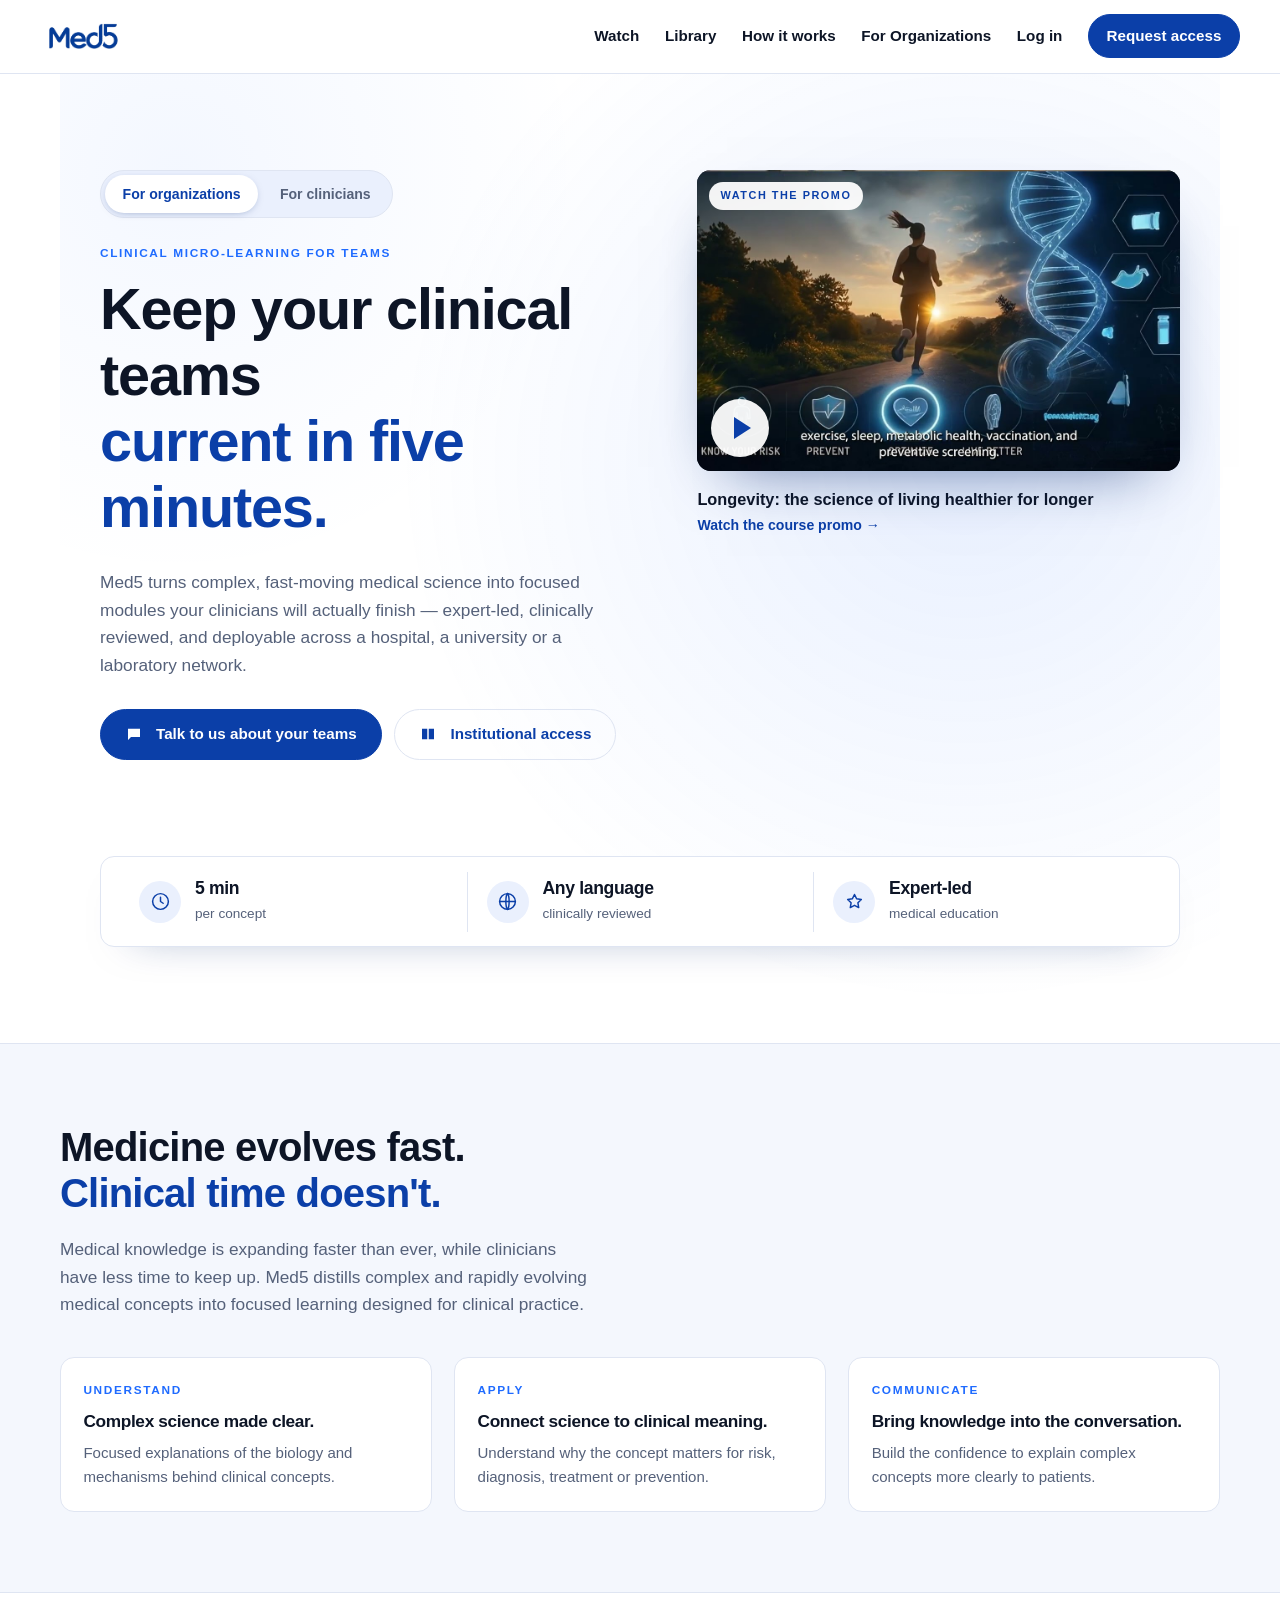
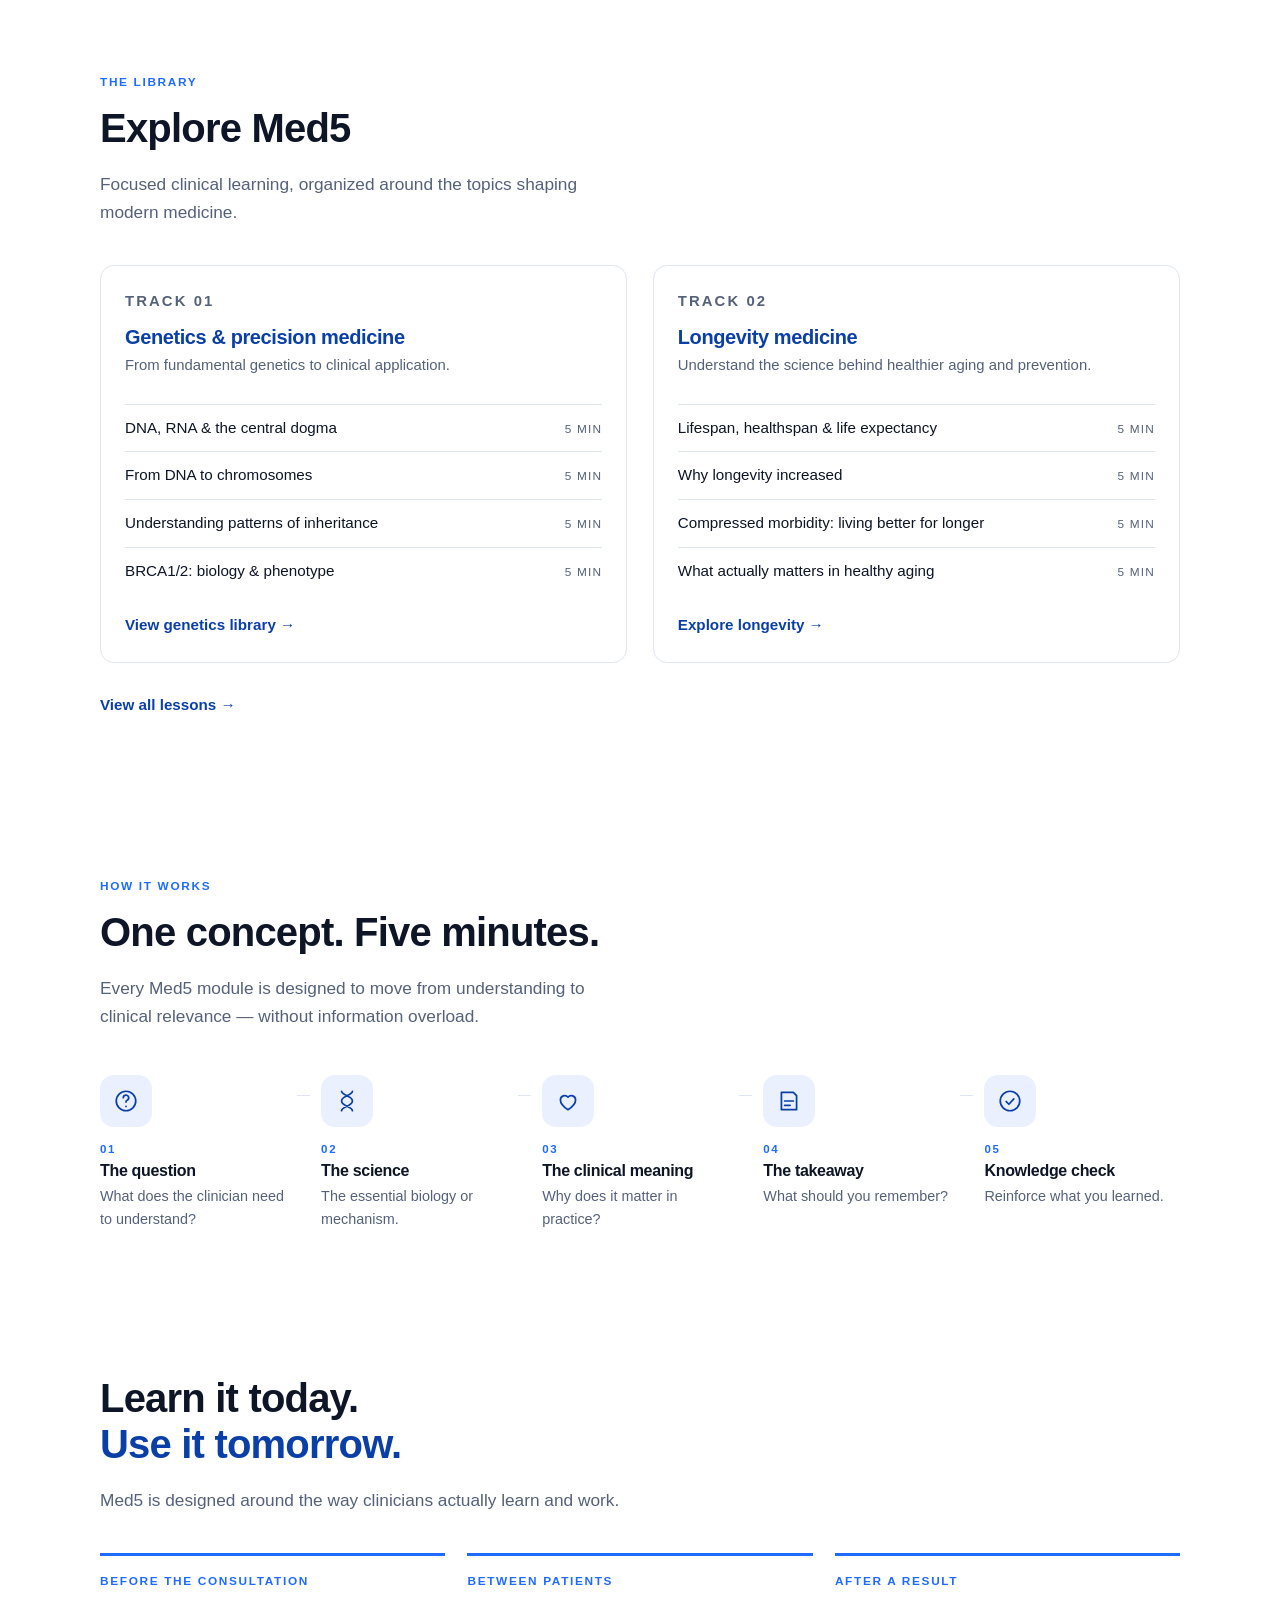
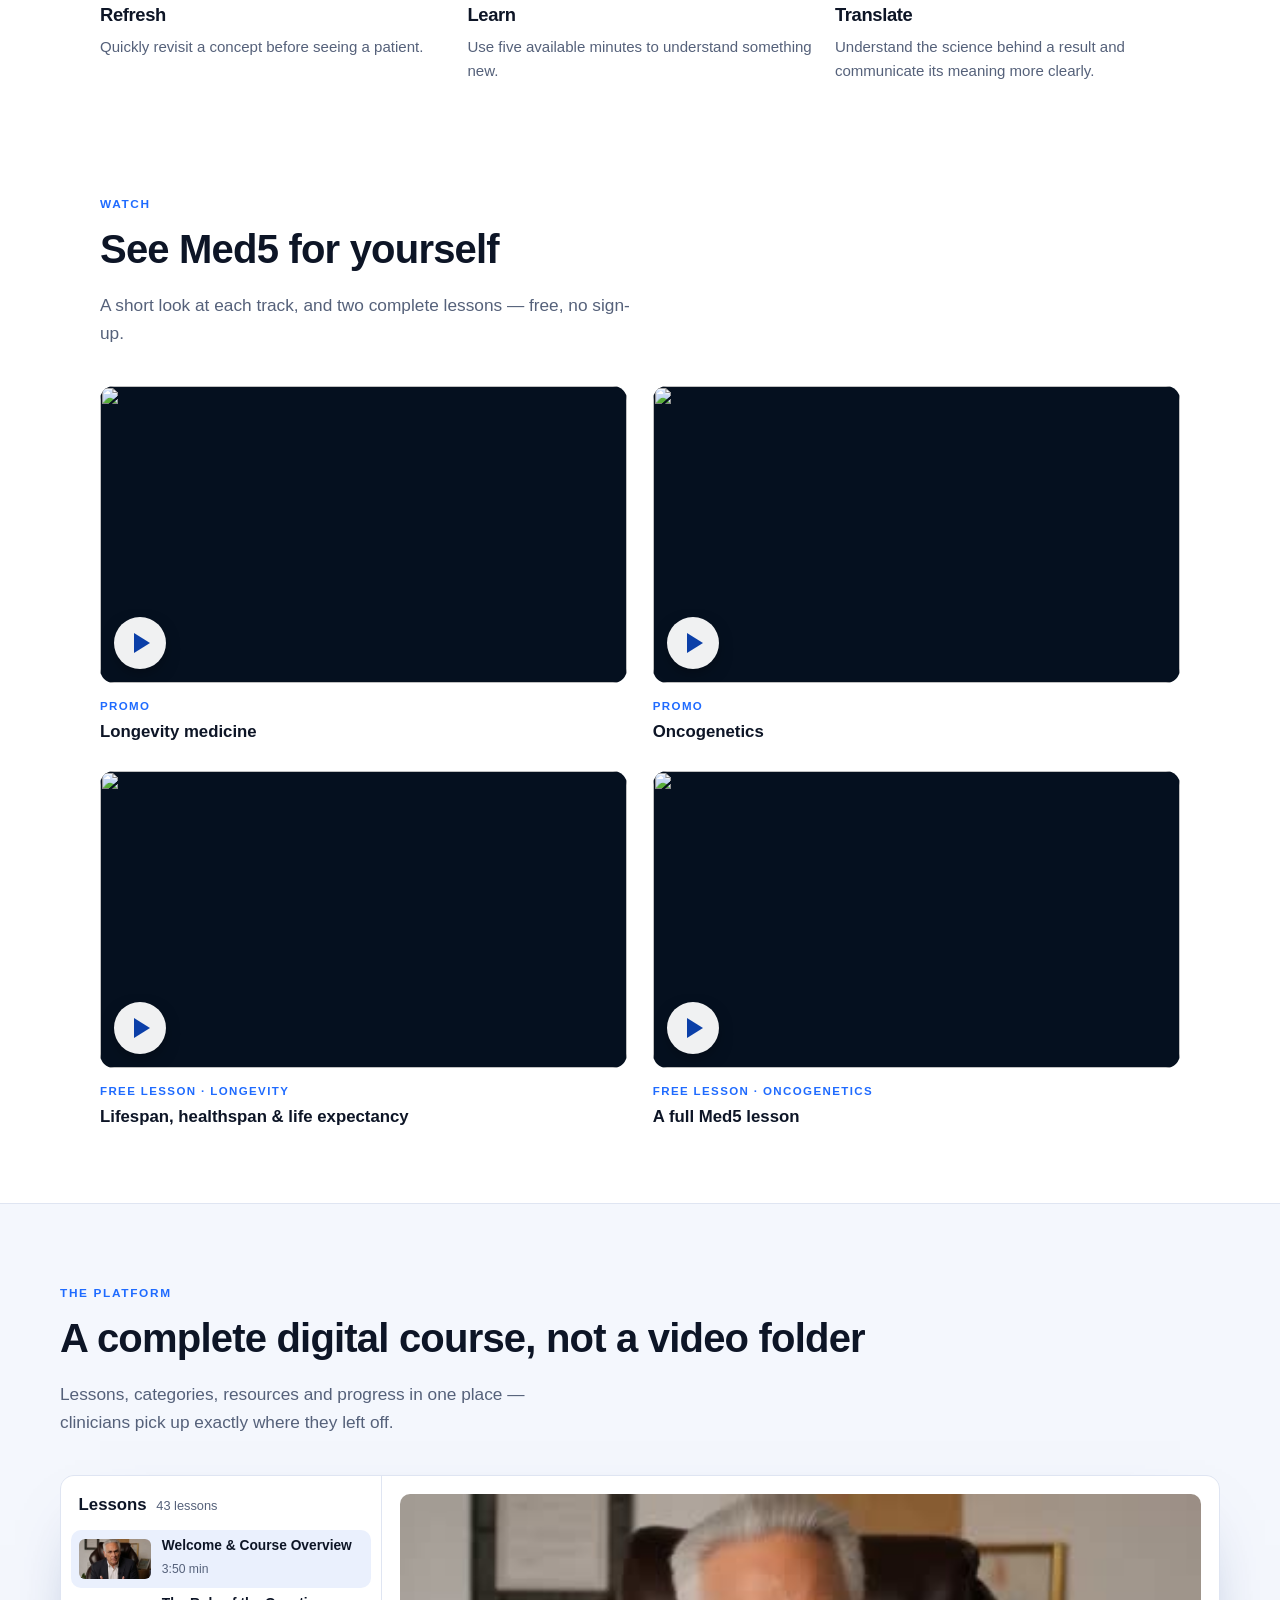
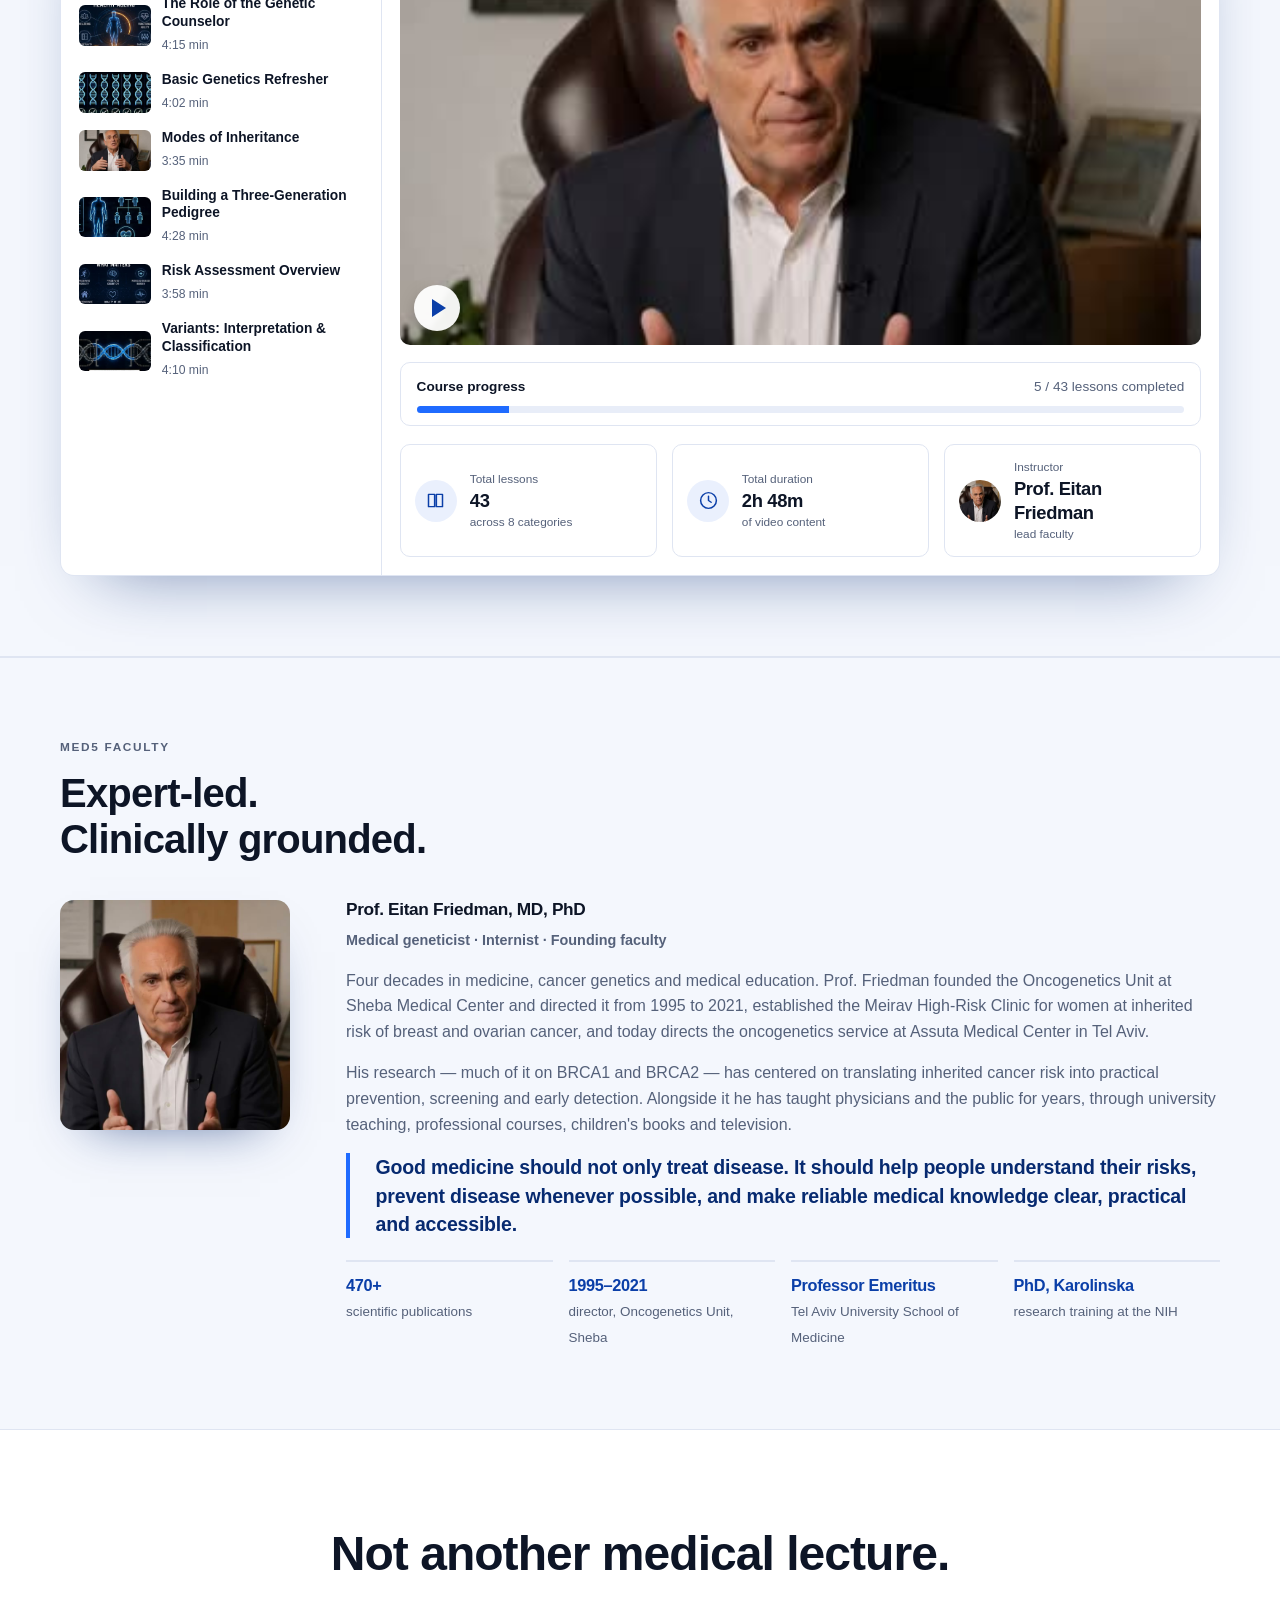
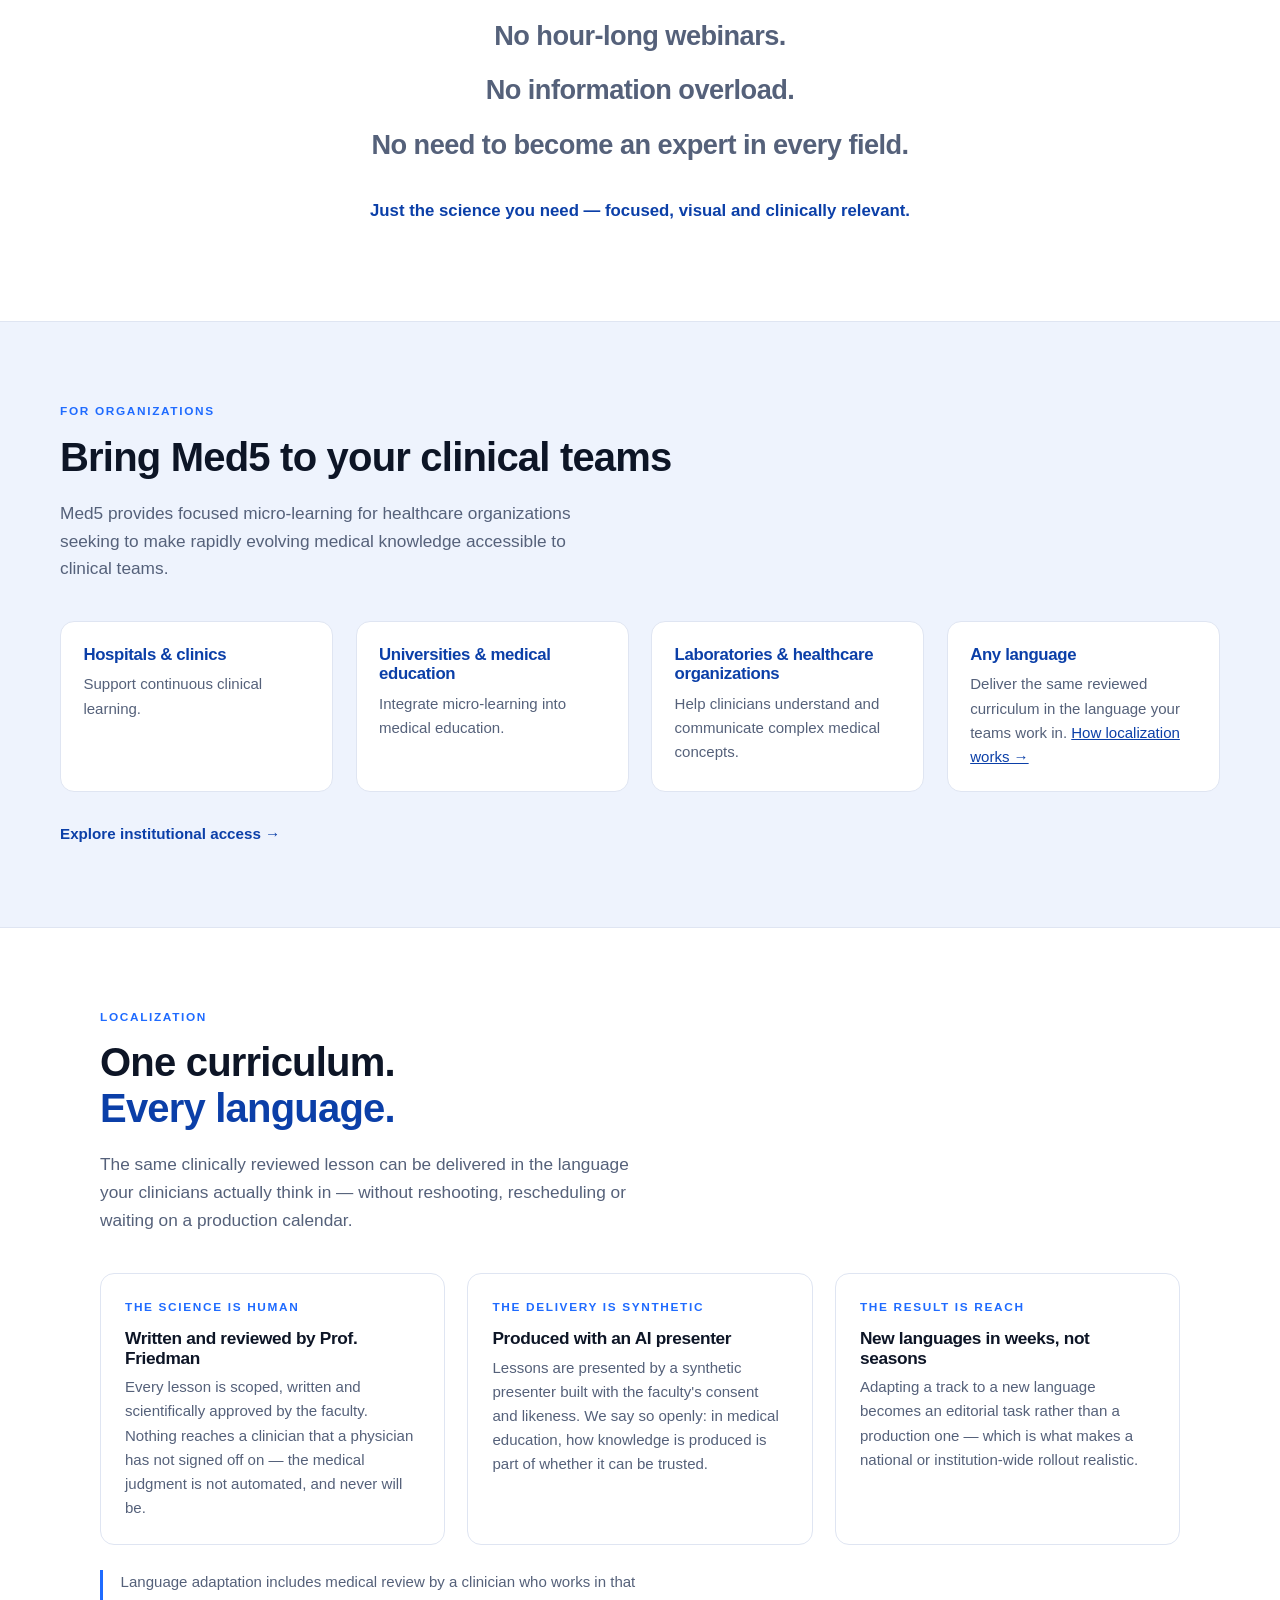
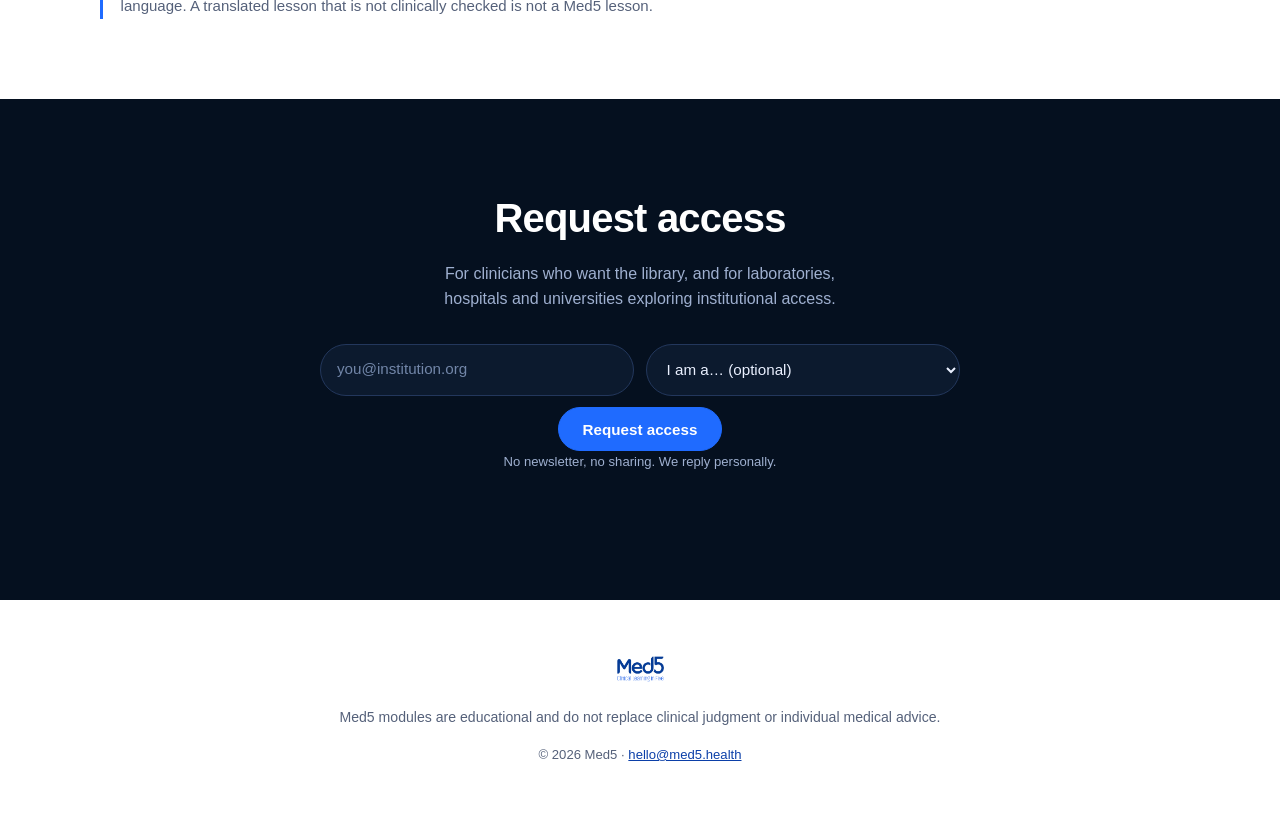
==== index.html @ 5f552931 "Move the access form from Netlify Forms to Brevo Adds a Cloudflare Pages Function that files submiss" ====
<!DOCTYPE html>
<html lang="en">
<head>
<meta charset="utf-8">
<meta name="viewport" content="width=device-width, initial-scale=1">
<title>Med5 — Clinical Learning in Five</title>
<meta name="description" content="Med5 transforms complex medical science into focused, clinically relevant five-minute learning. Expert-led medical education for busy clinicians.">
<meta property="og:title" content="Med5 — Clinical Learning in Five">
<meta property="og:description" content="Complex medical science, in focused five-minute learning built for clinical practice.">
<meta property="og:image" content="/assets/hero.jpg">
<meta property="og:type" content="website">
<link rel="icon" href="/assets/logo.png">
<link rel="stylesheet" href="/styles.css?v=7">
</head>
<body>

<header class="nav">
  <a class="nav__brand" href="#top"><img src="/assets/logo-mark.png" alt="Med5 — Clinical Learning in Five"></a>
  <nav class="nav__links">
    <a href="#watch">Watch</a>
    <a href="#library">Library</a>
    <a href="#how">How it works</a>
    <a href="#for-organizations">For Organizations</a>
    <a href="/login/">Log in</a>
    <a href="#contact" class="btn btn--sm">Request access</a>
  </nav>
</header>

<main id="top">

  <section class="hero">
    <div class="hero__copy">
      <div class="switch" role="tablist" aria-label="Choose your view">
        <button role="tab" id="tab-org" aria-controls="view-org" aria-selected="true" data-view="org">For organizations</button>
        <button role="tab" id="tab-clin" aria-controls="view-clin" aria-selected="false" data-view="clin">For clinicians</button>
      </div>

      <div class="view" id="view-org" role="tabpanel" aria-labelledby="tab-org">
        <p class="eyebrow">Clinical micro-learning for teams</p>
        <h1>Keep your clinical teams<br><span>current in five minutes.</span></h1>
        <p class="lede">Med5 turns complex, fast-moving medical science into focused modules your clinicians will actually finish — expert-led, clinically reviewed, and deployable across a hospital, a university or a laboratory network.</p>
        <div class="hero__cta">
          <a href="#contact" class="btn">
            <svg viewBox="0 0 24 24" aria-hidden="true"><path d="M4 5h16v11H8l-4 4V5z"/></svg>
            Talk to us about your teams
          </a>
          <a href="#organizations" class="btn btn--ghost">
            <svg viewBox="0 0 24 24" aria-hidden="true"><path d="M4 5h7v14H4zM13 5h7v14h-7z"/></svg>
            Institutional access
          </a>
        </div>
      </div>

      <div class="view" id="view-clin" role="tabpanel" aria-labelledby="tab-clin" hidden>
        <p class="eyebrow">Clinical micro-learning</p>
        <h1>Complex science.<br><span>Clear clinical meaning.</span><br>Five minutes.</h1>
        <p class="lede">Med5 transforms complex medical science into focused, clinically relevant five-minute learning. Built for busy clinicians — to understand emerging concepts quickly, connect them to clinical practice, and communicate them more clearly to patients.</p>
        <div class="hero__cta">
          <a href="#library" class="btn">
            <svg viewBox="0 0 24 24" aria-hidden="true"><path d="M4 5h7v14H4zM13 5h7v14h-7z"/></svg>
            Explore the library
          </a>
          <a href="#watch" class="btn btn--ghost">
            <svg viewBox="0 0 24 24" aria-hidden="true"><path d="M9 7l8 5-8 5V7z"/></svg>
            Watch a sample lesson
          </a>
        </div>
      </div>
    </div>

    <figure class="featured">
      <a class="featured__frame" href="https://youtu.be/EHehW70PnY8" target="_blank" rel="noopener">
        <img src="/assets/hero-promo.jpg" alt="A still from the Med5 promo">
        <span class="featured__play" aria-hidden="true"></span>
        <span class="featured__tag">Watch the promo</span>
      </a>
      <figcaption>
        <strong>Longevity: the science of living healthier for longer</strong>
        <span>Watch the course promo →</span>
      </figcaption>
    </figure>

    <ul class="hero__stats">
      <li>
        <span class="chip"><svg viewBox="0 0 24 24"><circle cx="12" cy="12" r="9"/><path d="M12 7v5l3 2"/></svg></span>
        <span><strong>5 min</strong><em>per concept</em></span>
      </li>
      <li>
        <span class="chip"><svg viewBox="0 0 24 24"><circle cx="12" cy="12" r="9"/><path d="M3 12h18M12 3c2.5 2.6 2.5 15.4 0 18M12 3c-2.5 2.6-2.5 15.4 0 18"/></svg></span>
        <span><strong>Any language</strong><em>clinically reviewed</em></span>
      </li>
      <li>
        <span class="chip"><svg viewBox="0 0 24 24"><path d="M12 4l2.4 4.9 5.4.8-3.9 3.8.9 5.4-4.8-2.5-4.8 2.5.9-5.4L4.2 9.7l5.4-.8z"/></svg></span>
        <span><strong>Expert-led</strong><em>medical education</em></span>
      </li>
    </ul>
  </section>

  <section class="why">
    <div class="section-head">
      <h2>Medicine evolves fast.<br><span>Clinical time doesn't.</span></h2>
      <p class="lede">Medical knowledge is expanding faster than ever, while clinicians have less time to keep up. Med5 distills complex and rapidly evolving medical concepts into focused learning designed for clinical practice.</p>
    </div>
    <div class="why__grid">
      <article>
        <p class="eyebrow">Understand</p>
        <h3>Complex science made clear.</h3>
        <p>Focused explanations of the biology and mechanisms behind clinical concepts.</p>
      </article>
      <article>
        <p class="eyebrow">Apply</p>
        <h3>Connect science to clinical meaning.</h3>
        <p>Understand why the concept matters for risk, diagnosis, treatment or prevention.</p>
      </article>
      <article>
        <p class="eyebrow">Communicate</p>
        <h3>Bring knowledge into the conversation.</h3>
        <p>Build the confidence to explain complex concepts more clearly to patients.</p>
      </article>
    </div>
  </section>

  <section id="library" class="library">
    <div class="section-head">
      <p class="eyebrow">The library</p>
      <h2>Explore Med5</h2>
      <p class="lede">Focused clinical learning, organized around the topics shaping modern medicine.</p>
    </div>

    <div class="tracks">
      <article class="track">
        <header>
          <p class="eyebrow">Track 01</p>
          <h3>Genetics &amp; precision medicine</h3>
          <p>From fundamental genetics to clinical application.</p>
        </header>
        <ul class="lessons">
          <li><span>DNA, RNA &amp; the central dogma</span><em>5 min</em></li>
          <li><span>From DNA to chromosomes</span><em>5 min</em></li>
          <li><span>Understanding patterns of inheritance</span><em>5 min</em></li>
          <li><span>BRCA1/2: biology &amp; phenotype</span><em>5 min</em></li>
        </ul>
        <a class="track__cta" href="#contact">View genetics library →</a>
      </article>

      <article class="track">
        <header>
          <p class="eyebrow">Track 02</p>
          <h3>Longevity medicine</h3>
          <p>Understand the science behind healthier aging and prevention.</p>
        </header>
        <ul class="lessons">
          <li><span>Lifespan, healthspan &amp; life expectancy</span><em>5 min</em></li>
          <li><span>Why longevity increased</span><em>5 min</em></li>
          <li><span>Compressed morbidity: living better for longer</span><em>5 min</em></li>
          <li><span>What actually matters in healthy aging</span><em>5 min</em></li>
        </ul>
        <a class="track__cta" href="#contact">Explore longevity →</a>
      </article>
    </div>

    <p class="library__all"><a href="#contact">View all lessons →</a></p>
  </section>

  <section id="how" class="how">
    <div class="section-head">
      <p class="eyebrow">How it works</p>
      <h2>One concept. Five minutes.</h2>
      <p class="lede">Every Med5 module is designed to move from understanding to clinical relevance — without information overload.</p>
    </div>
    <ol class="flow">
      <li>
        <span class="flow__icon"><svg viewBox="0 0 24 24"><path d="M9.5 9a2.5 2.5 0 113.5 2.3c-.7.3-1 .9-1 1.7M12 17h.01"/><circle cx="12" cy="12" r="9"/></svg></span>
        <span class="flow__n">01</span>
        <h3>The question</h3>
        <p>What does the clinician need to understand?</p>
      </li>
      <li>
        <span class="flow__icon"><svg viewBox="0 0 24 24"><path d="M7 3c0 4 10 4 10 9s-10 5-10 9M17 3c0 4-10 4-10 9s10 5 10 9"/></svg></span>
        <span class="flow__n">02</span>
        <h3>The science</h3>
        <p>The essential biology or mechanism.</p>
      </li>
      <li>
        <span class="flow__icon"><svg viewBox="0 0 24 24"><path d="M12 20s-7-4.5-7-9a4 4 0 017-2.6A4 4 0 0119 11c0 4.5-7 9-7 9z"/></svg></span>
        <span class="flow__n">03</span>
        <h3>The clinical meaning</h3>
        <p>Why does it matter in practice?</p>
      </li>
      <li>
        <span class="flow__icon"><svg viewBox="0 0 24 24"><path d="M5 4h11l3 3v13H5z"/><path d="M8 12h8M8 16h5"/></svg></span>
        <span class="flow__n">04</span>
        <h3>The takeaway</h3>
        <p>What should you remember?</p>
      </li>
      <li>
        <span class="flow__icon"><svg viewBox="0 0 24 24"><circle cx="12" cy="12" r="9"/><path d="M8.5 12.5l2.5 2.5 4.5-5"/></svg></span>
        <span class="flow__n">05</span>
        <h3>Knowledge check</h3>
        <p>Reinforce what you learned.</p>
      </li>
    </ol>
  </section>

  <section class="usecase">
    <div class="section-head">
      <h2>Learn it today.<br><span>Use it tomorrow.</span></h2>
      <p class="lede">Med5 is designed around the way clinicians actually learn and work.</p>
    </div>
    <div class="usecase__grid">
      <article>
        <p class="eyebrow">Before the consultation</p>
        <h3>Refresh</h3>
        <p>Quickly revisit a concept before seeing a patient.</p>
      </article>
      <article>
        <p class="eyebrow">Between patients</p>
        <h3>Learn</h3>
        <p>Use five available minutes to understand something new.</p>
      </article>
      <article>
        <p class="eyebrow">After a result</p>
        <h3>Translate</h3>
        <p>Understand the science behind a result and communicate its meaning more clearly.</p>
      </article>
    </div>
  </section>

  <section id="watch" class="watch">
    <div class="section-head">
      <p class="eyebrow">Watch</p>
      <h2>See Med5 for yourself</h2>
      <p class="lede">A short look at each track, and two complete lessons — free, no sign-up.</p>
    </div>
    <div class="watch__grid watch__grid--four">
      <figure class="yt" data-id="EHehW70PnY8" data-label="Longevity — track promo">
        <button class="yt__btn" aria-label="Play the Longevity track promo">
          <img src="https://i.ytimg.com/vi/EHehW70PnY8/maxresdefault.jpg" alt="" loading="lazy">
          <span class="yt__play" aria-hidden="true"></span>
        </button>
        <figcaption><span class="card__num">Promo</span><strong>Longevity medicine</strong></figcaption>
      </figure>
      <figure class="yt" data-id="SUdB1IiEEPs" data-label="Oncogenetics — track promo">
        <button class="yt__btn" aria-label="Play the Oncogenetics track promo">
          <img src="https://i.ytimg.com/vi/SUdB1IiEEPs/maxresdefault.jpg" alt="" loading="lazy">
          <span class="yt__play" aria-hidden="true"></span>
        </button>
        <figcaption><span class="card__num">Promo</span><strong>Oncogenetics</strong></figcaption>
      </figure>
      <figure class="yt" data-id="nkNpjVzPCnA" data-label="Longevity — full lesson">
        <button class="yt__btn" aria-label="Play the Longevity lesson">
          <img src="https://i.ytimg.com/vi/nkNpjVzPCnA/maxresdefault.jpg" alt="" loading="lazy">
          <span class="yt__play" aria-hidden="true"></span>
        </button>
        <figcaption><span class="card__num">Free lesson · Longevity</span><strong>Lifespan, healthspan &amp; life expectancy</strong></figcaption>
      </figure>
      <figure class="yt" data-id="ZsFO54RN5yI" data-label="Oncogenetics — full lesson">
        <button class="yt__btn" aria-label="Play the sample lesson">
          <img src="https://i.ytimg.com/vi/ZsFO54RN5yI/maxresdefault.jpg" alt="" loading="lazy">
          <span class="yt__play" aria-hidden="true"></span>
        </button>
        <figcaption><span class="card__num">Free lesson · Oncogenetics</span><strong>A full Med5 lesson</strong></figcaption>
      </figure>
    </div>
  </section>

  <section id="platform" class="platform">
    <div class="section-head">
      <p class="eyebrow">The platform</p>
      <h2>A complete digital course, not a video folder</h2>
      <p class="lede">Lessons, categories, resources and progress in one place — clinicians pick up exactly where they left off.</p>
    </div>

    <div class="app">
      <aside class="app__list">
        <header><strong>Lessons</strong><span>43 lessons</span></header>
        <ol>
          <li class="is-active"><img src="/assets/course/p1.jpg" alt=""><span><b>Welcome &amp; Course Overview</b><em>3:50 min</em></span></li>
          <li><img src="/assets/course/p2.jpg" alt=""><span><b>The Role of the Genetic Counselor</b><em>4:15 min</em></span></li>
          <li><img src="/assets/course/b1.jpg" alt=""><span><b>Basic Genetics Refresher</b><em>4:02 min</em></span></li>
          <li><img src="/assets/course/p3.jpg" alt=""><span><b>Modes of Inheritance</b><em>3:35 min</em></span></li>
          <li><img src="/assets/course/b2.jpg" alt=""><span><b>Building a Three-Generation Pedigree</b><em>4:28 min</em></span></li>
          <li><img src="/assets/course/p4.jpg" alt=""><span><b>Risk Assessment Overview</b><em>3:58 min</em></span></li>
          <li><img src="/assets/course/b3.jpg" alt=""><span><b>Variants: Interpretation &amp; Classification</b><em>4:10 min</em></span></li>
        </ol>
      </aside>

      <div class="app__main">
        <figure class="player">
          <img src="/assets/course/p1.jpg" alt="Prof. Eitan Friedman presenting a course lesson">
          <span class="player__play" aria-hidden="true"></span>
        </figure>
        <div class="progress">
          <p><b>Course progress</b><span>5 / 43 lessons completed</span></p>
          <div class="bar"><i style="width:12%"></i></div>
        </div>
        <ul class="app__stats">
          <li>
            <span class="chip"><svg viewBox="0 0 24 24"><path d="M4 5h7v14H4zM13 5h7v14h-7z"/></svg></span>
            <span><em>Total lessons</em><strong>43</strong><em>across 8 categories</em></span>
          </li>
          <li>
            <span class="chip"><svg viewBox="0 0 24 24"><circle cx="12" cy="12" r="9"/><path d="M12 7v5l3 2"/></svg></span>
            <span><em>Total duration</em><strong>2h 48m</strong><em>of video content</em></span>
          </li>
          <li>
            <img class="avatar" src="/assets/friedman.jpg" alt="">
            <span><em>Instructor</em><strong>Prof. Eitan Friedman</strong><em>lead faculty</em></span>
          </li>
        </ul>
      </div>
    </div>
  </section>

  <section id="faculty" class="faculty">
    <div class="section-head">
      <p class="eyebrow">Med5 faculty</p>
      <h2>Expert-led.<br><span>Clinically grounded.</span></h2>
    </div>
    <div class="faculty__inner">
      <figure class="portrait">
        <img src="/assets/friedman.jpg" alt="Prof. Eitan Friedman, MD, PhD" loading="lazy"
             onerror="this.closest('.portrait').remove()">
      </figure>
      <div>
        <h3>Prof. Eitan Friedman, MD, PhD</h3>
        <p class="faculty__role">Medical geneticist · Internist · Founding faculty</p>
        <p>Four decades in medicine, cancer genetics and medical education. Prof. Friedman founded the Oncogenetics Unit at Sheba Medical Center and directed it from 1995 to 2021, established the Meirav High-Risk Clinic for women at inherited risk of breast and ovarian cancer, and today directs the oncogenetics service at Assuta Medical Center in Tel Aviv.</p>
        <p>His research — much of it on BRCA1 and BRCA2 — has centered on translating inherited cancer risk into practical prevention, screening and early detection. Alongside it he has taught physicians and the public for years, through university teaching, professional courses, children's books and television.</p>
        <blockquote class="faculty__quote">Good medicine should not only treat disease. It should help people understand their risks, prevent disease whenever possible, and make reliable medical knowledge clear, practical and accessible.</blockquote>
        <ul class="creds">
          <li><strong>470+</strong><span>scientific publications</span></li>
          <li><strong>1995–2021</strong><span>director, Oncogenetics Unit, Sheba</span></li>
          <li><strong>Professor Emeritus</strong><span>Tel Aviv University School of Medicine</span></li>
          <li><strong>PhD, Karolinska</strong><span>research training at the NIH</span></li>
        </ul>
      </div>
    </div>
  </section>

  <section class="not">
    <h2>Not another medical lecture.</h2>
    <ul>
      <li>No hour-long webinars.</li>
      <li>No information overload.</li>
      <li>No need to become an expert in every field.</li>
    </ul>
    <p>Just the science you need — focused, visual and clinically relevant.</p>
  </section>

  <section id="organizations" class="orgs">
    <div class="section-head">
      <p class="eyebrow">For organizations</p>
      <h2>Bring Med5 to your clinical teams</h2>
      <p class="lede">Med5 provides focused micro-learning for healthcare organizations seeking to make rapidly evolving medical knowledge accessible to clinical teams.</p>
    </div>
    <div class="orgs__grid">
      <article>
        <h3>Hospitals &amp; clinics</h3>
        <p>Support continuous clinical learning.</p>
      </article>
      <article>
        <h3>Universities &amp; medical education</h3>
        <p>Integrate micro-learning into medical education.</p>
      </article>
      <article>
        <h3>Laboratories &amp; healthcare organizations</h3>
        <p>Help clinicians understand and communicate complex medical concepts.</p>
      </article>
      <article>
        <h3>Any language</h3>
        <p>Deliver the same reviewed curriculum in the language your teams work in. <a href="#languages">How localization works →</a></p>
      </article>
    </div>
    <p class="library__all"><a href="#contact">Explore institutional access →</a></p>
  </section>

  <section id="languages" class="lang">
    <div class="section-head">
      <p class="eyebrow">Localization</p>
      <h2>One curriculum.<br><span>Every language.</span></h2>
      <p class="lede">The same clinically reviewed lesson can be delivered in the language your clinicians actually think in — without reshooting, rescheduling or waiting on a production calendar.</p>
    </div>

    <div class="lang__grid">
      <article>
        <p class="eyebrow">The science is human</p>
        <h3>Written and reviewed by Prof. Friedman</h3>
        <p>Every lesson is scoped, written and scientifically approved by the faculty. Nothing reaches a clinician that a physician has not signed off on — the medical judgment is not automated, and never will be.</p>
      </article>
      <article>
        <p class="eyebrow">The delivery is synthetic</p>
        <h3>Produced with an AI presenter</h3>
        <p>Lessons are presented by a synthetic presenter built with the faculty's consent and likeness. We say so openly: in medical education, how knowledge is produced is part of whether it can be trusted.</p>
      </article>
      <article>
        <p class="eyebrow">The result is reach</p>
        <h3>New languages in weeks, not seasons</h3>
        <p>Adapting a track to a new language becomes an editorial task rather than a production one — which is what makes a national or institution-wide rollout realistic.</p>
      </article>
    </div>

    <p class="lang__note">Language adaptation includes medical review by a clinician who works in that language. A translated lesson that is not clinically checked is not a Med5 lesson.</p>
  </section>

  <section id="contact" class="cta">
    <h2>Request access</h2>
    <p>For clinicians who want the library, and for laboratories, hospitals and universities exploring institutional access.</p>
    <form id="access-form" class="form" method="POST" action="/api/subscribe">
      <p class="hp"><label>Leave this empty <input name="company-hp"></label></p>
      <label class="sr-only" for="email">Email address</label>
      <input id="email" type="email" name="email" placeholder="you@institution.org" required autocomplete="email">
      <label class="sr-only" for="role">Role</label>
      <select id="role" name="role">
        <option value="">I am a… (optional)</option>
        <option>Physician</option>
        <option>Hospital or clinic</option>
        <option>University / medical education</option>
        <option>Laboratory / diagnostics</option>
        <option>Other</option>
      </select>
      <button class="btn" type="submit">Request access</button>
    </form>
    <p class="form__status" id="form-status" role="status" hidden></p>
    <p class="fineprint">No newsletter, no sharing. We reply personally.</p>
  </section>

</main>

<footer class="footer">
  <img src="/assets/logo.png" alt="Med5">
  <p>Med5 modules are educational and do not replace clinical judgment or individual medical advice.</p>
  <p class="footer__meta">© <span id="year"></span> Med5 · <a href="mailto:hello@med5.health">hello@med5.health</a></p>
</footer>

<script src="/main.js?v=7"></script>
</body>
</html>
---- styles.css ----
:root {
  --navy: #0b3fa8;
  --navy-deep: #072a70;
  --blue: #1f6bff;
  --ink: #0d1526;
  --muted: #55617a;
  --line: #dfe5f2;
  --bg: #ffffff;
  --bg-soft: #f4f7fd;
  --dark: #05101f;
  --radius: 14px;
  --wrap: 1160px;
  --font: "Inter", -apple-system, BlinkMacSystemFont, "Segoe UI", Helvetica, Arial, sans-serif;
}

* { box-sizing: border-box; }
html { scroll-behavior: smooth; }
body {
  margin: 0;
  font-family: var(--font);
  color: var(--ink);
  background: var(--bg);
  line-height: 1.6;
  -webkit-font-smoothing: antialiased;
}
body.is-locked { overflow: hidden; }
img, video { max-width: 100%; display: block; }
h1, h2, h3 { line-height: 1.15; letter-spacing: -0.02em; margin: 0 0 .5em; }
h1 { font-size: clamp(2.2rem, 5vw, 3.6rem); font-weight: 800; }
h2 { font-size: clamp(1.7rem, 3.4vw, 2.5rem); font-weight: 800; }
h3 { font-size: 1.08rem; font-weight: 700; }
p  { margin: 0 0 1rem; }
a  { color: var(--navy); }

.eyebrow {
  text-transform: uppercase;
  letter-spacing: .14em;
  font-size: .74rem;
  font-weight: 700;
  color: var(--blue);
  margin-bottom: .8rem;
}
.lede { color: var(--muted); font-size: 1.08rem; max-width: 56ch; }
.sr-only {
  position: absolute; width: 1px; height: 1px; overflow: hidden;
  clip: rect(0 0 0 0); white-space: nowrap;
}
.hp { position: absolute; left: -9999px; }

/* Buttons */
.btn {
  display: inline-block;
  background: var(--navy);
  color: #fff;
  border: 1px solid var(--navy);
  padding: .8rem 1.5rem;
  border-radius: 999px;
  font-weight: 650;
  font-size: .95rem;
  text-decoration: none;
  cursor: pointer;
  transition: background .18s ease, transform .18s ease;
}
.btn:hover { background: var(--navy-deep); transform: translateY(-1px); }
.btn--ghost { background: transparent; color: var(--navy); border-color: var(--line); }
.btn--ghost:hover { background: var(--bg-soft); }
.btn--sm { padding: .55rem 1.1rem; font-size: .88rem; }

/* Nav */
.nav {
  position: sticky; top: 0; z-index: 20;
  display: flex; align-items: center; justify-content: space-between;
  gap: 1rem;
  padding: .9rem clamp(1rem, 4vw, 2.5rem);
  background: rgba(255,255,255,.88);
  backdrop-filter: blur(10px);
  border-bottom: 1px solid var(--line);
}
.nav__brand img { height: 26px; width: auto; display: block; }
.nav__links { display: flex; align-items: center; gap: clamp(.8rem, 2vw, 1.8rem); }
.nav__links a { text-decoration: none; font-weight: 600; font-size: .95rem; color: var(--ink); }
.nav__links a:hover { color: var(--navy); }
.nav__links .btn { color: #fff; }

/* Hero */
.hero {
  position: relative;
  max-width: var(--wrap);
  margin: 0 auto;
  background:
    radial-gradient(70% 80% at 78% 40%, rgba(31,107,255,.10), transparent 70%),
    radial-gradient(50% 60% at 10% 10%, rgba(31,107,255,.05), transparent 70%);
  padding: clamp(3rem, 8vw, 6rem) clamp(1rem, 4vw, 2.5rem);
  display: grid;
  grid-template-columns: 1.05fr .95fr;
  gap: clamp(2rem, 5vw, 4rem);
  align-items: stretch;
}
.hero__copy { align-self: center; }
.hero h1 span { color: var(--navy); }
.hero__cta { display: flex; flex-wrap: wrap; gap: .8rem; margin: 1.8rem 0 0; }
.btn svg { width: 18px; height: 18px; vertical-align: -4px; margin-right: .55rem; fill: currentColor; }
.btn--ghost svg { fill: var(--navy); }

.hero__stats {
  grid-column: 1 / -1;
  display: flex; flex-wrap: wrap;
  list-style: none; margin: clamp(1rem, 3vw, 2rem) 0 0; padding: .9rem 1.2rem;
  background: #fff;
  border: 1px solid var(--line);
  border-radius: var(--radius);
  box-shadow: 0 18px 44px -34px rgba(7,42,112,.55);
}
.hero__stats li {
  display: flex; align-items: center; gap: .85rem;
  flex: 1 1 190px; padding: .35rem 1.2rem;
  border-left: 1px solid var(--line);
}
.hero__stats li:first-child { border-left: 0; }
.hero__stats strong { display: block; font-size: 1.1rem; font-weight: 800; color: var(--ink); letter-spacing: -.02em; line-height: 1.3; }
.hero__stats em { font-style: normal; font-size: .85rem; color: var(--muted); }
.chip {
  flex: 0 0 auto;
  width: 42px; height: 42px; border-radius: 50%;
  background: #eaf0fd;
  display: grid; place-items: center;
}
.chip svg { width: 21px; height: 21px; fill: none; stroke: var(--navy); stroke-width: 1.7; stroke-linecap: round; stroke-linejoin: round; }

/* Floating hexagon icons over the hero image */
.hexes { list-style: none; margin: 0; padding: 0; }
.hexes li {
  position: absolute;
  width: 74px; height: 82px;
  display: grid; place-items: center;
  clip-path: polygon(50% 0, 100% 25%, 100% 75%, 50% 100%, 0 75%, 0 25%);
  background: rgba(255,255,255,.62);
  box-shadow: inset 0 0 0 1px rgba(11,63,168,.18);
  backdrop-filter: blur(2px);
}
.hexes svg { width: 30px; height: 30px; fill: none; stroke: var(--navy); stroke-width: 1.4; stroke-linecap: round; stroke-linejoin: round; }
.hexes li:nth-child(1) { top: 12%; left: 26%; }
.hexes li:nth-child(2) { top: 46%; left: 8%; }
.hexes li:nth-child(3) { top: 66%; right: 12%; }
@media (max-width: 820px) { .hexes { display: none; } }
.hero__media { position: relative; }
.hero__media img {
  width: 100%;
  height: 100%;
  min-height: 440px;
  object-fit: cover;
  border-radius: var(--radius);
  -webkit-mask-image: linear-gradient(to right, transparent, #000 22%, #000 100%);
          mask-image: linear-gradient(to right, transparent, #000 22%, #000 100%);
}



/* Watch */
.watch {
  max-width: var(--wrap);
  margin: 0 auto;
  padding: clamp(2rem, 5vw, 3rem) clamp(1rem, 4vw, 2.5rem) clamp(3rem, 6vw, 4.5rem);
}
.watch__grid { display: grid; grid-template-columns: repeat(auto-fit, minmax(300px, 1fr)); gap: 1.6rem; }
.yt { margin: 0; }
.yt__btn, .yt iframe {
  display: block; width: 100%; aspect-ratio: 16 / 9;
  border: 0; padding: 0; border-radius: var(--radius);
  background: var(--dark); overflow: hidden;
}
.yt__btn { position: relative; cursor: pointer; }
.yt__btn img { width: 100%; height: 100%; object-fit: cover; }
.yt__play {
  position: absolute; inset: auto auto 14px 14px;
  width: 52px; height: 52px; border-radius: 50%;
  background: rgba(255,255,255,.94);
  display: grid; place-items: center;
  box-shadow: 0 6px 18px -6px rgba(0,0,0,.55);
  transition: transform .18s ease;
}
.yt__btn:hover .yt__play { transform: scale(1.07); }
.yt__play::after {
  content: ""; width: 0; height: 0; margin-left: 4px;
  border-left: 16px solid var(--navy);
  border-top: 10px solid transparent;
  border-bottom: 10px solid transparent;
}
.yt figcaption { padding-top: .9rem; }
.yt figcaption strong { display: block; font-size: 1.05rem; margin-top: .2rem; }

/* Shared section header */
.section-head { max-width: var(--wrap); margin: 0 auto 2.4rem; }
.card__num { display: block; font-size: .72rem; letter-spacing: .12em; text-transform: uppercase; color: var(--blue); font-weight: 700; }

/* Platform mockup */
.platform {
  background: var(--bg-soft);
  border-top: 1px solid var(--line); border-bottom: 1px solid var(--line);
  padding: clamp(3rem, 7vw, 5rem) clamp(1rem, 4vw, 2.5rem);
}
.app {
  max-width: var(--wrap); margin: 0 auto;
  display: grid; grid-template-columns: minmax(240px, 320px) 1fr;
  gap: 1px; background: var(--line);
  border: 1px solid var(--line); border-radius: var(--radius);
  overflow: hidden;
  box-shadow: 0 30px 70px -40px rgba(7,42,112,.6);
}
.app__list { background: #fff; }
.app__list header {
  display: flex; align-items: baseline; gap: .6rem;
  padding: 1rem 1.1rem .7rem;
}
.app__list header strong { font-size: 1.05rem; }
.app__list header span { font-size: .8rem; color: var(--muted); }
.app__list ol { list-style: none; margin: 0; padding: 0 .6rem .8rem; counter-reset: n; }
.app__list li {
  display: flex; align-items: center; gap: .7rem;
  padding: .45rem .5rem; border-radius: 10px;
}
.app__list li.is-active { background: #eaf0fd; }
.app__list img { width: 72px; aspect-ratio: 16/9; object-fit: cover; border-radius: 6px; background: var(--dark); }
.app__list b { display: block; font-size: .86rem; font-weight: 600; line-height: 1.3; }
.app__list em { font-style: normal; font-size: .76rem; color: var(--muted); }

.app__main { background: #fff; padding: 1.1rem; display: grid; gap: 1.1rem; align-content: start; }
.player { position: relative; margin: 0; border-radius: 10px; overflow: hidden; background: var(--dark); }
.player img { width: 100%; aspect-ratio: 16/9; object-fit: cover; }
.player__play {
  position: absolute; inset: auto auto 14px 14px;
  width: 46px; height: 46px; border-radius: 50%; background: rgba(255,255,255,.94);
  display: grid; place-items: center;
  box-shadow: 0 6px 18px -6px rgba(0,0,0,.5);
}
.player__play::after {
  content: ""; width: 0; height: 0; margin-left: 4px;
  border-left: 14px solid var(--navy);
  border-top: 9px solid transparent; border-bottom: 9px solid transparent;
}
.progress { border: 1px solid var(--line); border-radius: 10px; padding: .8rem 1rem; }
.progress p { display: flex; justify-content: space-between; gap: 1rem; margin: 0 0 .5rem; font-size: .85rem; }
.progress span { color: var(--muted); }
.bar { height: 7px; border-radius: 999px; background: #e8edf8; overflow: hidden; }
.bar i { display: block; height: 100%; background: var(--blue); }
.app__stats {
  list-style: none; margin: 0; padding: 0;
  display: grid; grid-template-columns: repeat(auto-fit, minmax(180px, 1fr)); gap: .9rem;
}
.app__stats li {
  display: flex; align-items: center; gap: .8rem;
  border: 1px solid var(--line); border-radius: 10px; padding: .8rem .9rem;
}
.app__stats em { display: block; font-style: normal; font-size: .74rem; color: var(--muted); }
.app__stats strong { display: block; font-size: 1.15rem; letter-spacing: -.02em; line-height: 1.3; }
.avatar { width: 42px; height: 42px; border-radius: 50%; object-fit: cover; flex: 0 0 auto; }
@media (max-width: 820px) { .app { grid-template-columns: 1fr; } }

/* Faculty */
.faculty {
  background: var(--bg-soft);
  border-top: 1px solid var(--line); border-bottom: 1px solid var(--line);
  padding: clamp(3rem, 7vw, 5rem) clamp(1rem, 4vw, 2.5rem);
}
.faculty__inner {
  max-width: var(--wrap); margin: 0 auto;
  display: grid; grid-template-columns: auto minmax(0, 1fr); gap: clamp(2rem, 5vw, 3.5rem);
  align-items: start;
}
.portrait { margin: 0; }
.portrait img {
  width: clamp(150px, 20vw, 230px);
  aspect-ratio: 1 / 1;
  object-fit: cover;
  border-radius: var(--radius);
  box-shadow: 0 22px 50px -30px rgba(7,42,112,.7);
}
.faculty p { color: var(--muted); }
.faculty blockquote {
  margin: 0; padding-left: 1.6rem;
  border-left: 4px solid var(--blue);
  font-size: 1.22rem; font-weight: 600; line-height: 1.45;
  letter-spacing: -.01em; color: var(--navy-deep);
}
@media (max-width: 820px) { .faculty__inner { grid-template-columns: 1fr; } }

/* How */
.how { max-width: var(--wrap); margin: 0 auto; padding: clamp(3rem, 7vw, 5rem) clamp(1rem, 4vw, 2.5rem); }
.steps {
  list-style: none; margin: 0; padding: 0;
  display: grid; grid-template-columns: repeat(auto-fit, minmax(220px, 1fr)); gap: 1.8rem;
}
.steps li { position: relative; padding-top: 2.6rem; }
.steps span {
  position: absolute; top: 0; left: 0;
  font-size: 1.1rem; font-weight: 800; color: #fff;
  background: var(--navy); width: 34px; height: 34px;
  border-radius: 50%; display: grid; place-items: center; font-size: .82rem;
}
.steps p { color: var(--muted); font-size: .93rem; margin: 0; }

/* CTA */
.cta {
  background: var(--dark);
  color: #eaf0ff;
  text-align: center;
  padding: clamp(3.5rem, 8vw, 6rem) clamp(1rem, 4vw, 2.5rem);
}
.cta h2 { color: #fff; }
.cta > p { color: #9fb0d0; max-width: 48ch; margin: 0 auto 2rem; }
.form {
  display: flex; flex-wrap: wrap; justify-content: center; gap: .7rem;
  max-width: 640px; margin: 0 auto;
}
.form input[type=email], .form select {
  flex: 1 1 210px;
  padding: .8rem 1rem;
  border-radius: 999px;
  border: 1px solid #23375c;
  background: #0c1a2e;
  color: #eaf0ff;
  font: inherit; font-size: .95rem;
}
.form input::placeholder { color: #7286a8; }
.form input:focus, .form select:focus { outline: 2px solid var(--blue); outline-offset: 1px; }
.form .btn { background: var(--blue); border-color: var(--blue); flex: 0 0 auto; }
.form .btn:hover { background: #3d81ff; }
.fineprint { color: #7286a8; font-size: .82rem; margin: 1.2rem 0 0; }

/* Footer */
.footer {
  max-width: var(--wrap); margin: 0 auto;
  padding: clamp(2.5rem, 5vw, 3.5rem) clamp(1rem, 4vw, 2.5rem);
  text-align: center; color: var(--muted); font-size: .88rem;
}
.footer img { height: 30px; width: auto; margin: 0 auto 1.2rem; }
.footer__meta { font-size: .82rem; }


@media (max-width: 820px) {
  .hero { grid-template-columns: 1fr; }
  .hero__media { order: -1; aspect-ratio: 16 / 10; }
  .nav__links a:not(.btn) { display: none; }
}

@media (prefers-reduced-motion: reduce) {
  * { animation: none !important; transition: none !important; }
  html { scroll-behavior: auto; }
}

/* Featured lesson (hero) */
.featured { margin: 0; position: relative; }
.featured__frame {
  position: relative; display: block;
  border-radius: var(--radius); overflow: hidden;
  background: var(--dark);
  box-shadow: 0 26px 60px -30px rgba(7,42,112,.6);
}
.featured__frame img { width: 100%; aspect-ratio: 16/10; object-fit: cover; }
.featured__play {
  position: absolute; inset: auto auto 14px 14px;
  width: 58px; height: 58px; border-radius: 50%; background: rgba(255,255,255,.94);
  display: grid; place-items: center;
  transition: transform .18s ease;
}
.featured__frame:hover .featured__play { transform: scale(1.06); }
.featured__play::after {
  content: ""; width: 0; height: 0; margin-left: 4px;
  border-left: 17px solid var(--navy);
  border-top: 11px solid transparent; border-bottom: 11px solid transparent;
}
.featured__tag {
  position: absolute; top: 12px; left: 12px;
  background: rgba(255,255,255,.94); color: var(--navy);
  font-size: .68rem; font-weight: 700; letter-spacing: .14em; text-transform: uppercase;
  padding: .35rem .7rem; border-radius: 999px;
}
.featured figcaption { padding-top: .9rem; }
.featured figcaption strong { display: block; font-size: 1.02rem; }
.featured figcaption span { font-size: .88rem; color: var(--navy); font-weight: 600; }

/* Why (Medicine evolves fast) */
.why {
  background: var(--bg-soft);
  border-top: 1px solid var(--line); border-bottom: 1px solid var(--line);
  padding: clamp(3rem, 7vw, 5rem) clamp(1rem, 4vw, 2.5rem);
}
.why h2 span { color: var(--navy); }
.why__grid {
  max-width: var(--wrap); margin: 0 auto;
  display: grid; grid-template-columns: repeat(auto-fit, minmax(240px, 1fr)); gap: 1.4rem;
}
.why__grid article {
  background: #fff; border: 1px solid var(--line); border-radius: var(--radius);
  padding: 1.4rem;
}
.why__grid h3 { font-size: 1.08rem; }
.why__grid p:last-child { color: var(--muted); font-size: .94rem; margin: 0; }

/* Library (tracks) */
.library {
  max-width: var(--wrap); margin: 0 auto;
  padding: clamp(3rem, 7vw, 5rem) clamp(1rem, 4vw, 2.5rem);
}
.tracks {
  display: grid; grid-template-columns: repeat(auto-fit, minmax(300px, 1fr)); gap: 1.6rem;
}
.track {
  border: 1px solid var(--line); border-radius: var(--radius);
  padding: 1.5rem; background: #fff;
  display: flex; flex-direction: column;
}
.track header h3 { font-size: 1.25rem; color: var(--navy); margin-bottom: .3rem; }
.track header p { color: var(--muted); font-size: .93rem; }
.lessons { list-style: none; margin: .6rem 0 1.2rem; padding: 0; flex: 1; }
.lessons li {
  display: flex; justify-content: space-between; align-items: baseline; gap: 1rem;
  padding: .7rem 0; border-top: 1px solid var(--line);
  font-size: .95rem;
}
.lessons em {
  font-style: normal; font-size: .74rem; letter-spacing: .1em; text-transform: uppercase;
  color: var(--muted); white-space: nowrap;
}
.track__cta, .library__all a {
  display: inline-block; font-weight: 650; font-size: .95rem;
  color: var(--navy); text-decoration: none;
}
.track__cta:hover, .library__all a:hover { text-decoration: underline; }
.library__all { margin: 1.8rem 0 0; }

/* Flow (One concept. Five minutes.) */
.flow {
  max-width: var(--wrap); margin: 0 auto; padding: 0; list-style: none;
  display: grid; grid-template-columns: repeat(auto-fit, minmax(180px, 1fr)); gap: 1.6rem;
  counter-reset: step;
}
.flow li { position: relative; padding-top: .4rem; }
.flow li::after {
  content: ""; position: absolute; top: 26px; right: -.9rem;
  width: .8rem; height: 1px; background: var(--line);
}
.flow li:last-child::after { display: none; }
.flow__icon {
  display: grid; place-items: center;
  width: 52px; height: 52px; border-radius: 14px;
  background: #eaf0fd; margin-bottom: .8rem;
}
.flow__icon svg { width: 26px; height: 26px; fill: none; stroke: var(--navy); stroke-width: 1.6; stroke-linecap: round; stroke-linejoin: round; }
.flow__n {
  display: block; font-size: .72rem; font-weight: 700; letter-spacing: .14em;
  color: var(--blue); margin-bottom: .25rem;
}
.flow h3 { font-size: 1rem; margin-bottom: .3rem; }
.flow p { color: var(--muted); font-size: .9rem; margin: 0; }

/* Use case (Learn it today) */
.usecase {
  max-width: var(--wrap); margin: 0 auto;
  padding: clamp(2.5rem, 6vw, 4rem) clamp(1rem, 4vw, 2.5rem);
}
.usecase h2 span { color: var(--navy); }
.usecase__grid {
  display: grid; grid-template-columns: repeat(auto-fit, minmax(240px, 1fr)); gap: 1.4rem;
}
.usecase__grid article { padding-top: 1rem; border-top: 3px solid var(--blue); }
.usecase__grid h3 { font-size: 1.15rem; }
.usecase__grid p:last-child { color: var(--muted); font-size: .94rem; margin: 0; }

/* Not another lecture */
.not {
  max-width: var(--wrap); margin: 0 auto;
  padding: clamp(3.5rem, 9vw, 6rem) clamp(1rem, 4vw, 2.5rem);
  text-align: center;
}
.not h2 { font-size: clamp(1.9rem, 4.4vw, 3rem); margin-bottom: 2rem; }
.not ul { list-style: none; margin: 0 0 2rem; padding: 0; display: grid; gap: .7rem; }
.not li {
  font-size: clamp(1.2rem, 2.6vw, 1.7rem); font-weight: 700;
  letter-spacing: -.02em; color: var(--muted);
}
.not p { font-size: 1.05rem; color: var(--navy); font-weight: 600; margin: 0; }

/* Organizations */
.orgs {
  background: #eef3fd;
  border-top: 1px solid var(--line); border-bottom: 1px solid var(--line);
  padding: clamp(3rem, 7vw, 5rem) clamp(1rem, 4vw, 2.5rem);
}
.orgs__grid {
  max-width: var(--wrap); margin: 0 auto;
  display: grid; grid-template-columns: repeat(auto-fit, minmax(240px, 1fr)); gap: 1.4rem;
}
.orgs__grid article {
  background: #fff; border: 1px solid var(--line); border-radius: var(--radius); padding: 1.4rem;
}
.orgs__grid h3 { font-size: 1.05rem; color: var(--navy); }
.orgs__grid p { color: var(--muted); font-size: .94rem; margin: 0; }
.orgs .library__all { max-width: var(--wrap); margin: 1.8rem auto 0; }

/* Faculty */
.faculty__role { font-size: .9rem; color: var(--blue); font-weight: 600; }

/* Four-up video grid keeps two per row on desktop */
@media (min-width: 821px) {
  .watch__grid--four { grid-template-columns: repeat(2, 1fr); }
}

/* Hero audience switch */
.switch {
  display: inline-flex; gap: .25rem; margin-bottom: 1.6rem;
  padding: .25rem; border-radius: 999px;
  background: #eaf0fd; border: 1px solid var(--line);
}
.switch button {
  font: inherit; font-size: .88rem; font-weight: 650;
  color: var(--muted); background: transparent; border: 0;
  padding: .5rem 1.1rem; border-radius: 999px; cursor: pointer;
  transition: background .18s ease, color .18s ease;
}
.switch button:hover { color: var(--navy); }
.switch button[aria-selected="true"] {
  background: #fff; color: var(--navy);
  box-shadow: 0 2px 8px -4px rgba(7,42,112,.5);
}
.switch button:focus-visible { outline: 2px solid var(--blue); outline-offset: 2px; }
.view[hidden] { display: none; }

/* Localization */
.lang {
  max-width: var(--wrap); margin: 0 auto;
  padding: clamp(3rem, 7vw, 5rem) clamp(1rem, 4vw, 2.5rem);
}
.lang h2 span { color: var(--navy); }
.lang__grid {
  display: grid; grid-template-columns: repeat(auto-fit, minmax(260px, 1fr)); gap: 1.4rem;
}
.lang__grid article {
  border: 1px solid var(--line); border-radius: var(--radius);
  padding: 1.5rem; background: #fff;
}
.lang__grid h3 { font-size: 1.08rem; margin-bottom: .4rem; }
.lang__grid p:last-child { color: var(--muted); font-size: .94rem; margin: 0; }
.lang__note {
  margin: 1.6rem 0 0; padding-left: 1.1rem;
  border-left: 3px solid var(--blue);
  color: var(--muted); font-size: .94rem; max-width: 68ch;
}

/* Faculty bio */
.faculty__quote {
  margin: 1.2rem 0; padding-left: 1.2rem;
  border-left: 3px solid var(--blue);
  font-size: 1.05rem; font-weight: 600; line-height: 1.5;
  color: var(--navy-deep); letter-spacing: -.01em;
}
.creds {
  list-style: none; margin: 1.4rem 0 0; padding: 0;
  display: grid; grid-template-columns: repeat(auto-fit, minmax(190px, 1fr)); gap: 1rem;
}
.creds li { border-top: 2px solid var(--line); padding-top: .6rem; }
.creds strong { display: block; font-size: 1.02rem; color: var(--navy); letter-spacing: -.02em; }
.creds span { font-size: .84rem; color: var(--muted); line-height: 1.4; }

/* Sign-in page */
.auth {
  max-width: var(--wrap); margin: 0 auto;
  padding: clamp(3rem, 8vw, 5rem) clamp(1rem, 4vw, 2.5rem);
  display: grid; grid-template-columns: minmax(0, 1.1fr) minmax(0, .9fr);
  gap: clamp(2rem, 5vw, 4rem); align-items: start;
}
.auth__card {
  background: #fff; border: 1px solid var(--line); border-radius: var(--radius);
  padding: clamp(1.6rem, 4vw, 2.4rem);
  box-shadow: 0 24px 60px -40px rgba(7,42,112,.6);
}
.auth__card h1 { font-size: clamp(1.6rem, 3vw, 2.1rem); }
.auth__form { display: grid; gap: .7rem; margin: 1.6rem 0 1rem; }
.auth__form input {
  font: inherit; font-size: .95rem;
  padding: .8rem 1rem; border-radius: 999px;
  border: 1px solid var(--line); background: var(--bg-soft); color: var(--ink);
}
.auth__form input:disabled { cursor: not-allowed; }
.auth__form .btn:disabled { opacity: .55; cursor: not-allowed; }
.auth__aside h2 { font-size: 1.15rem; }
.ticks { list-style: none; margin: 0 0 1.2rem; padding: 0; display: grid; gap: .7rem; }
.ticks li { position: relative; padding-left: 1.7rem; color: var(--muted); font-size: .95rem; }
.ticks li::before {
  content: ""; position: absolute; left: 0; top: .45em;
  width: 8px; height: 8px; border-radius: 50%; background: var(--blue);
}
@media (max-width: 820px) { .auth { grid-template-columns: 1fr; } }

/* Course page */
.coursepage {
  max-width: var(--wrap); margin: 0 auto;
  padding: clamp(2rem, 5vw, 3rem) clamp(1rem, 4vw, 2.5rem) clamp(3rem, 7vw, 5rem);
}
.preview-note {
  background: #eef3fd; border: 1px solid var(--line); border-radius: var(--radius);
  padding: .9rem 1.1rem; font-size: .92rem; color: var(--muted); margin-bottom: 2rem;
}
.preview-note strong { color: var(--navy); }
.app__locked {
  margin: 0; padding: .9rem 1.1rem 1.2rem;
  font-size: .84rem; color: var(--muted);
  border-top: 1px solid var(--line);
}
.player__gate {
  position: absolute; inset: 0;
  display: grid; place-content: center; gap: .8rem; justify-items: center;
  background: rgba(5,16,31,.62); backdrop-filter: blur(3px);
}
.player__gate b { color: #fff; font-size: 1.05rem; }
.check { border-top: 1px solid var(--line); padding-top: 1.4rem; }
.check h2 { font-size: 1.25rem; }
.check__q { margin: 0; padding-left: 1.1rem; color: var(--muted); font-size: .94rem; display: grid; gap: .5rem; }

/* Form status */
.form__status {
  flex-basis: 100%; margin: 1rem 0 0;
  font-size: .92rem; color: #cfe0ff;
}
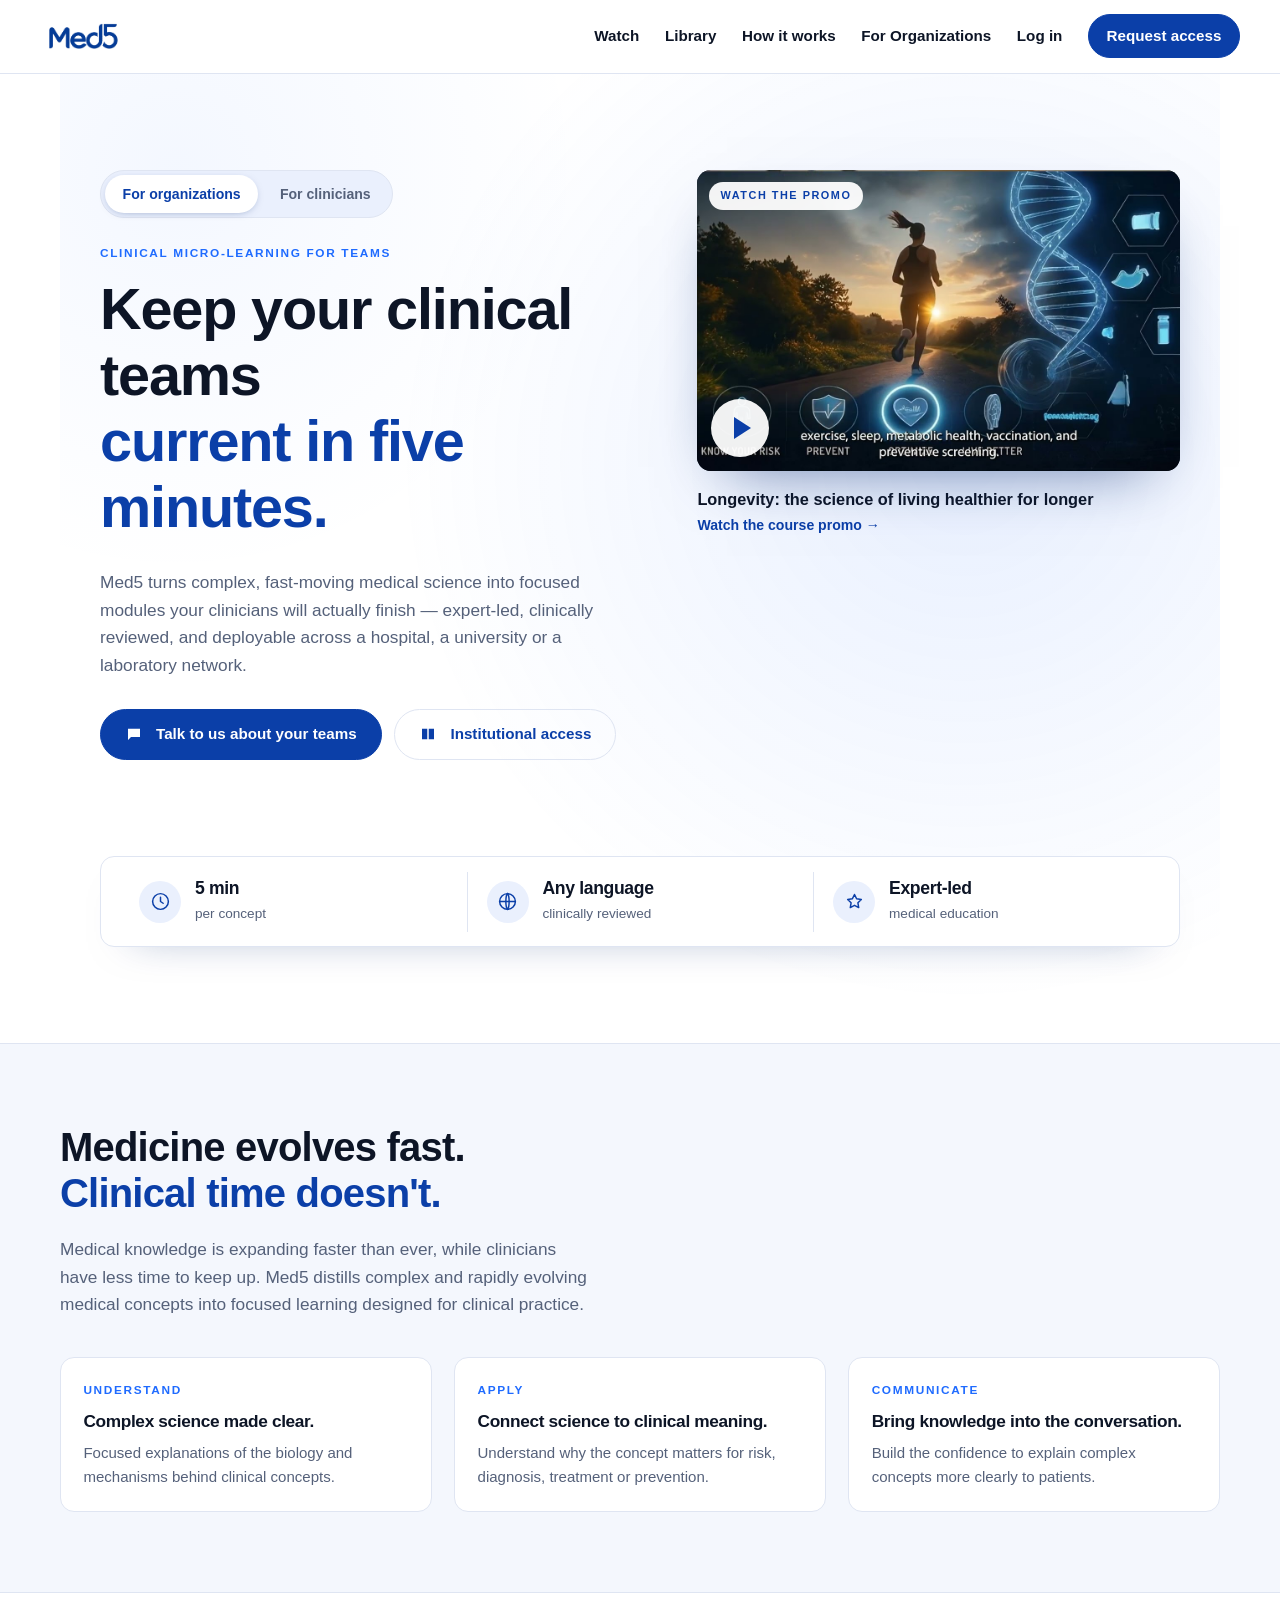
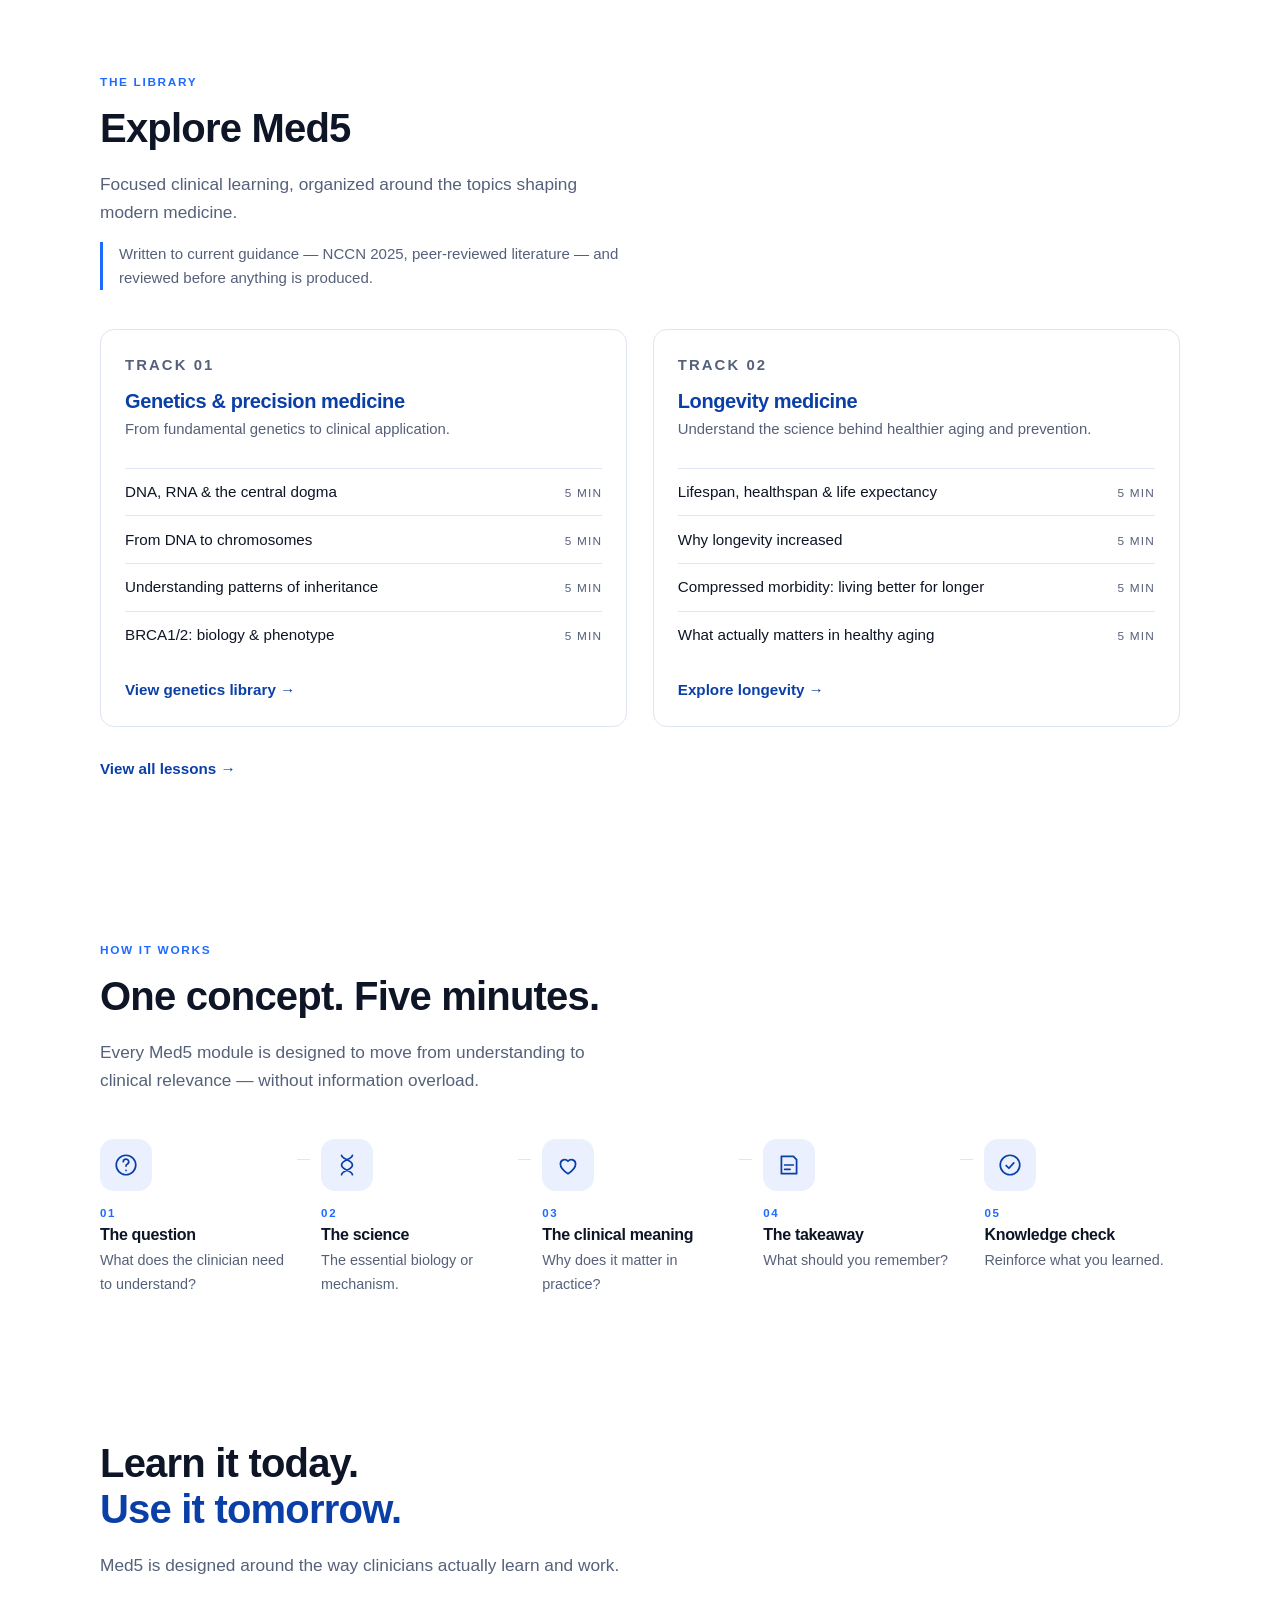
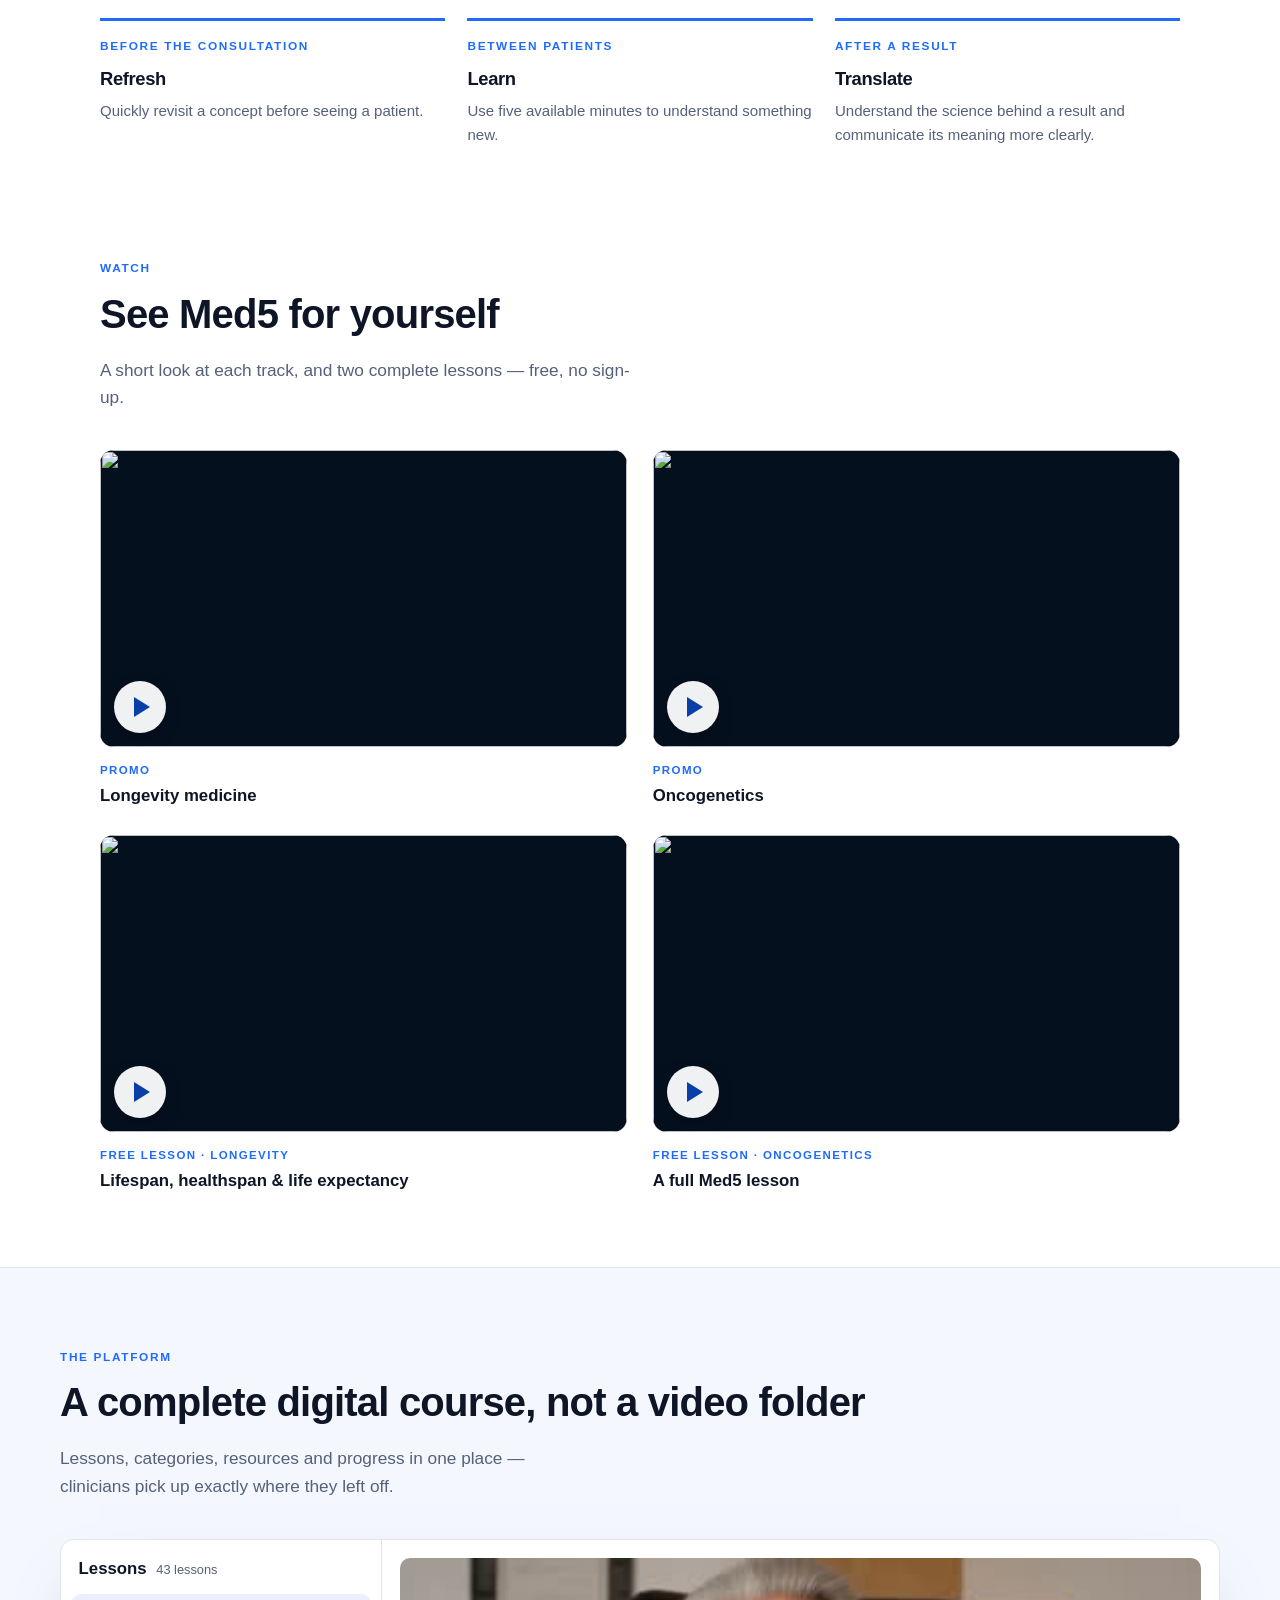
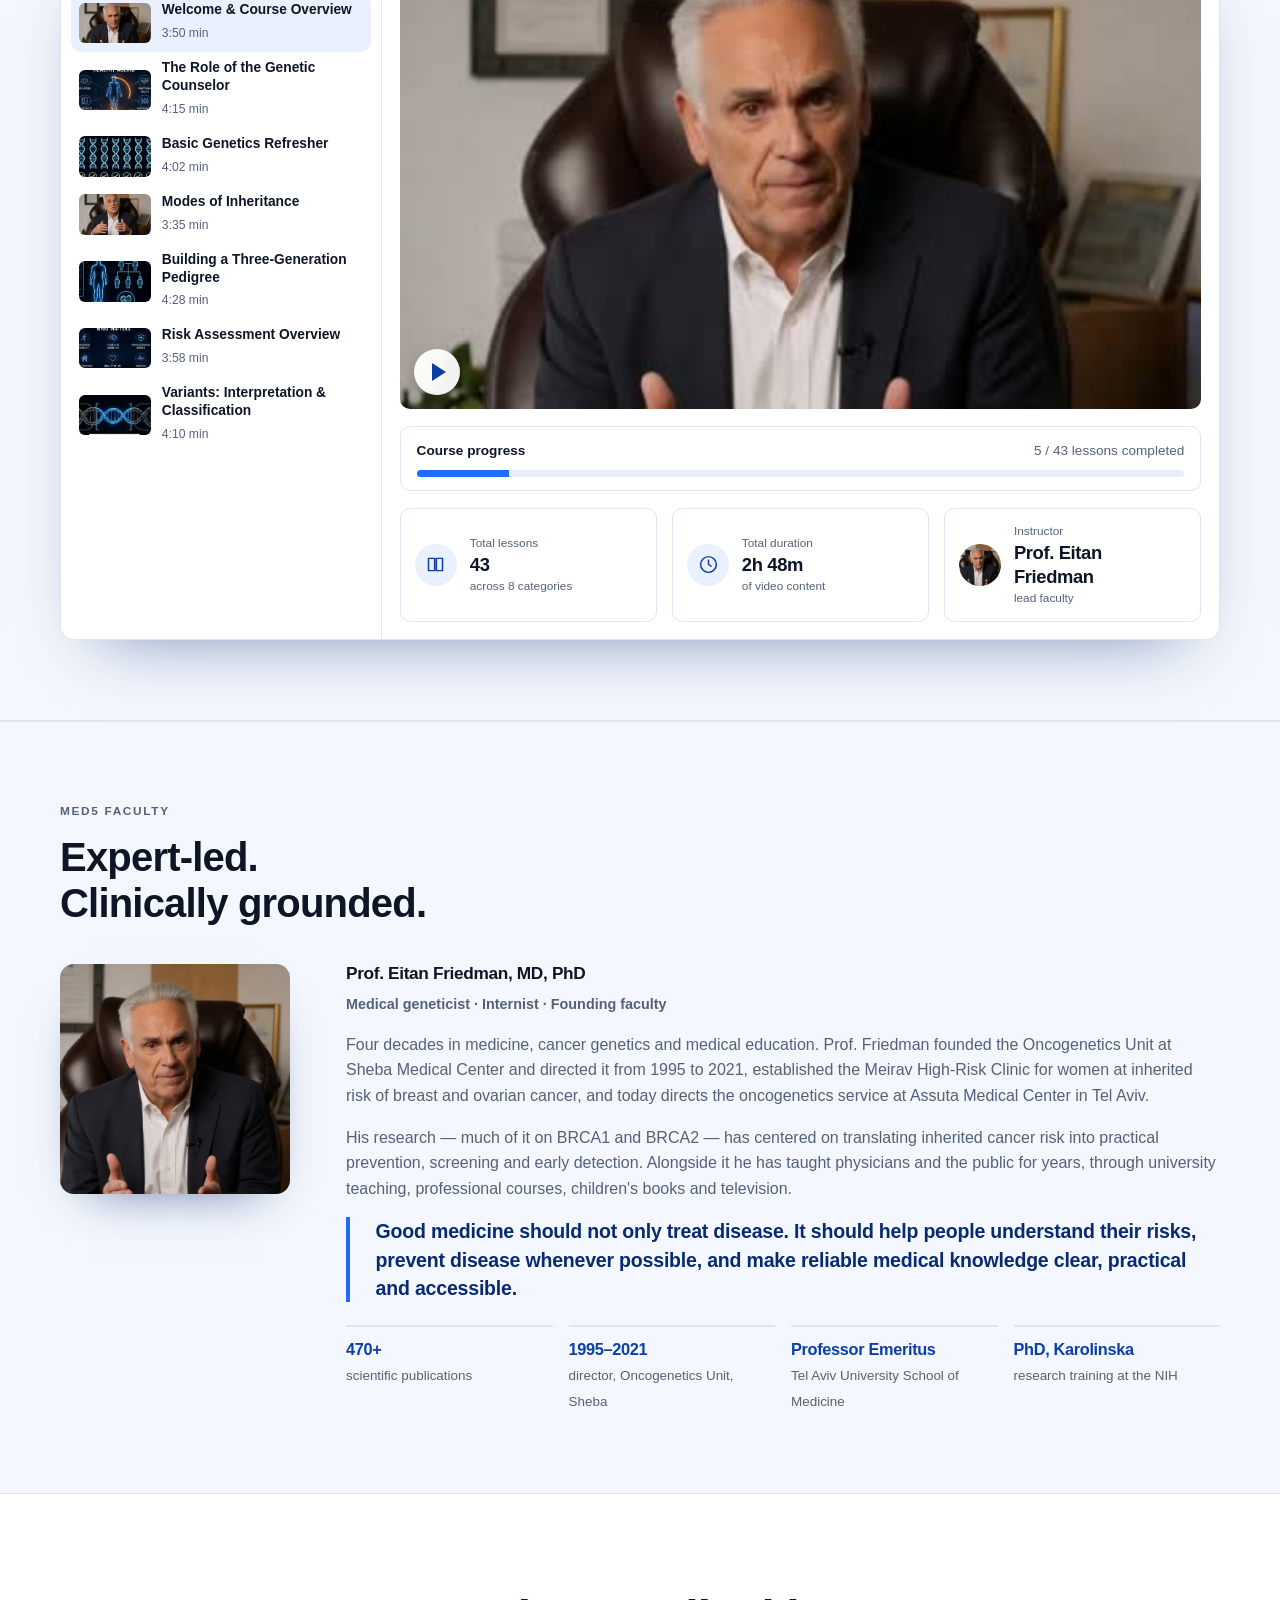
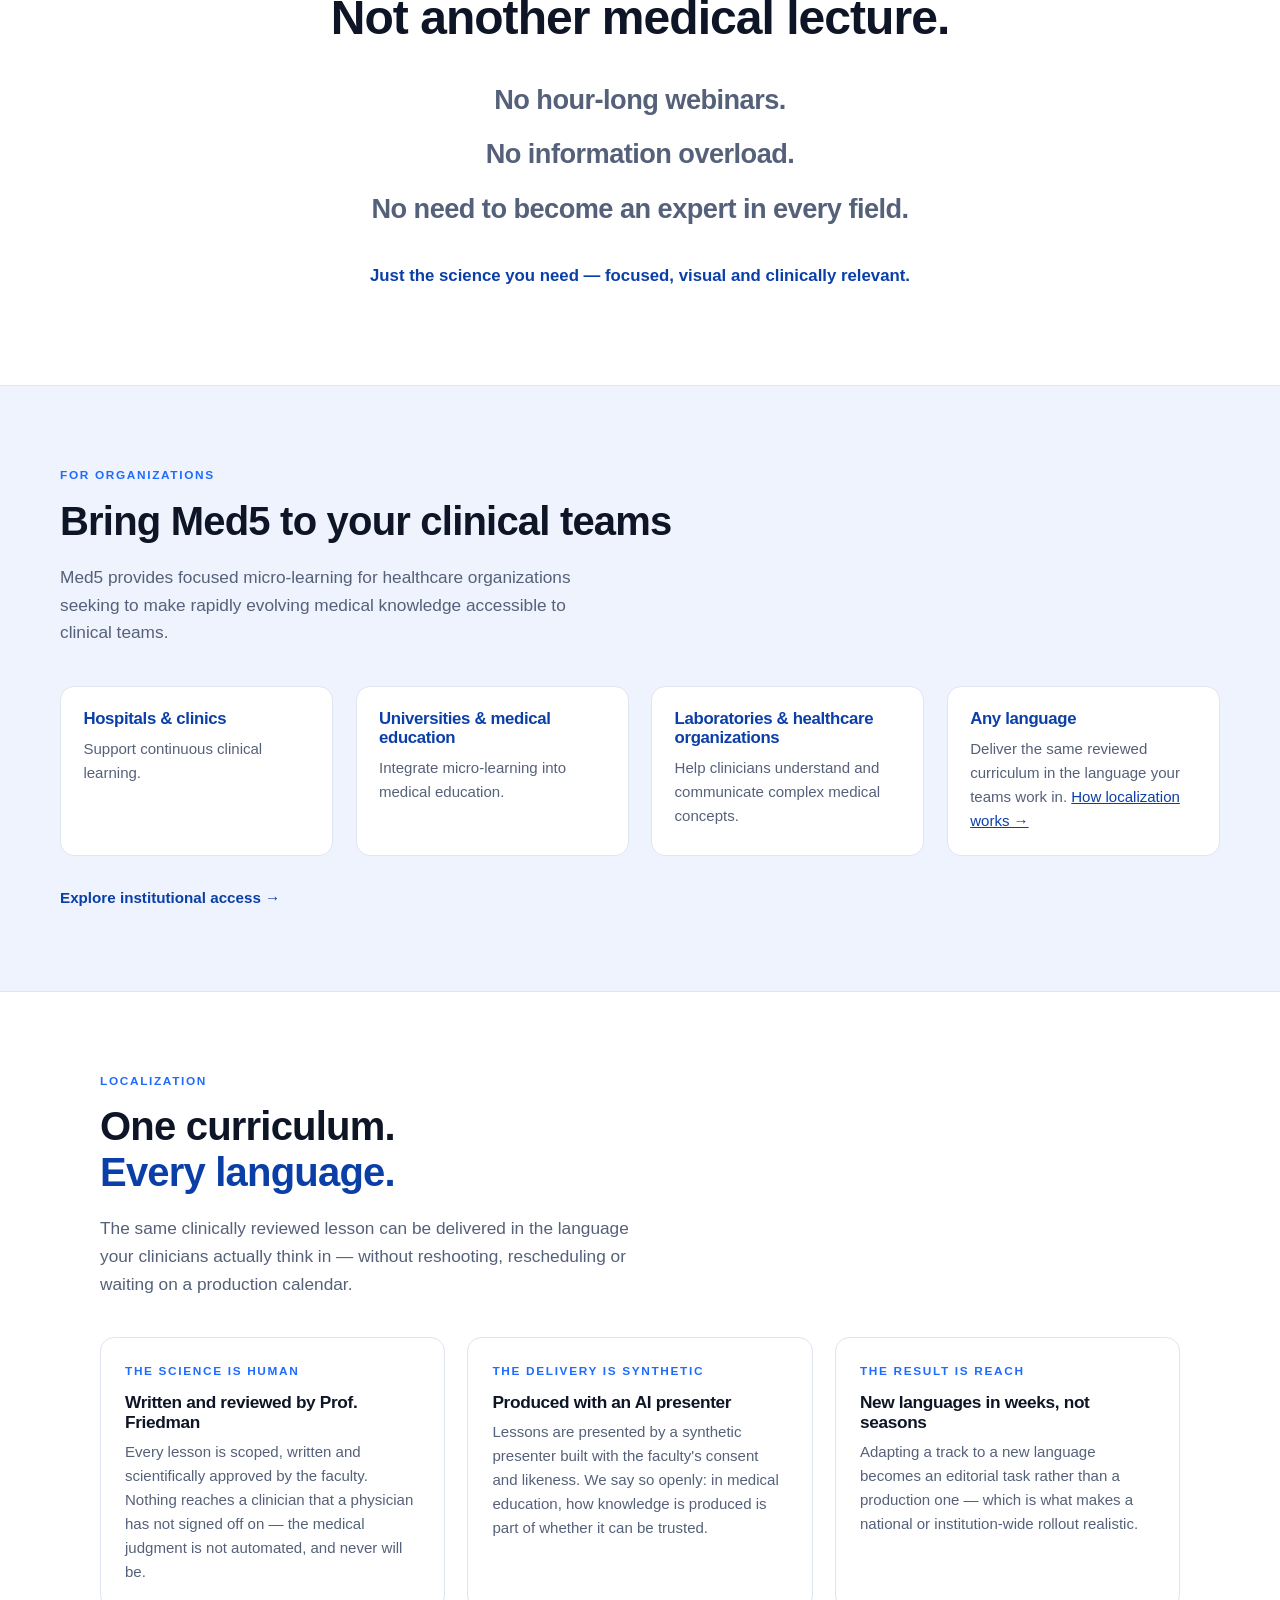
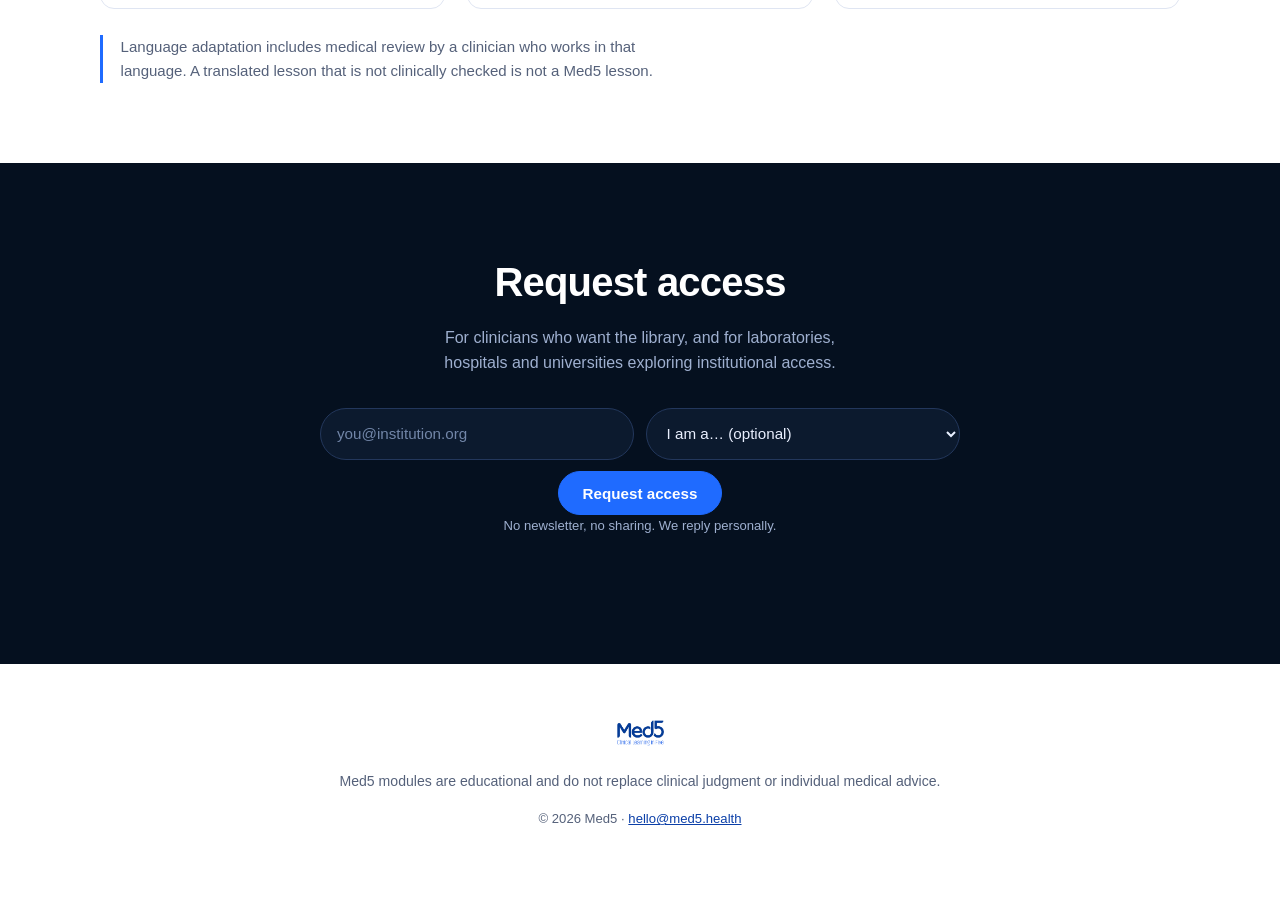
==== commit 1e32a8b2: "Surface the clinical depth of the curriculum The lessons cite current guidance and go as deep as PAR" ====
--- a/index.html
+++ b/index.html
@@ -125,6 +125,7 @@
       <p class="eyebrow">The library</p>
       <h2>Explore Med5</h2>
       <p class="lede">Focused clinical learning, organized around the topics shaping modern medicine.</p>
+      <p class="proof">Written to current guidance — NCCN 2025, peer-reviewed literature — and reviewed before anything is produced.</p>
     </div>
 
     <div class="tracks">
--- a/styles.css
+++ b/styles.css
@@ -622,3 +622,10 @@
   flex-basis: 100%; margin: 1rem 0 0;
   font-size: .92rem; color: #cfe0ff;
 }
+
+/* Credibility line */
+.proof {
+  max-width: 68ch; margin: .9rem 0 0;
+  padding-left: 1rem; border-left: 3px solid var(--blue);
+  font-size: .94rem; color: var(--muted);
+}
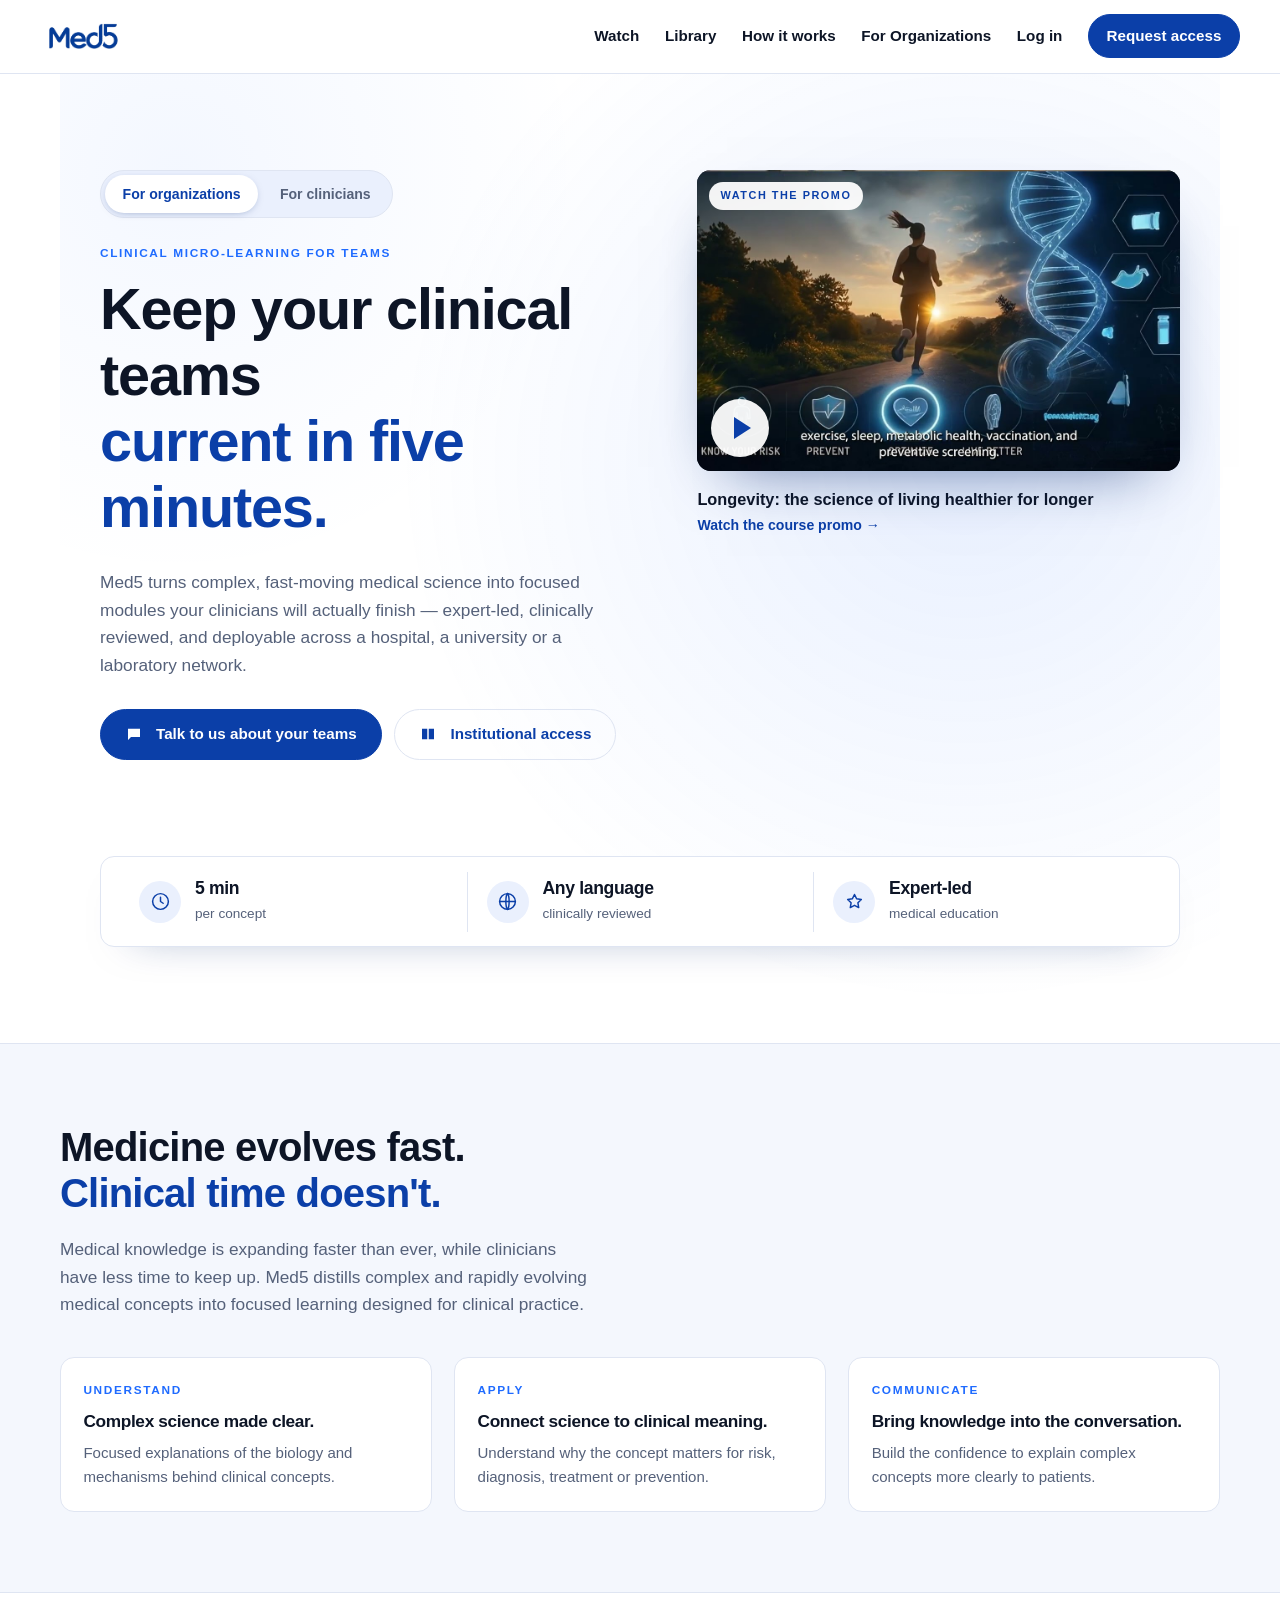
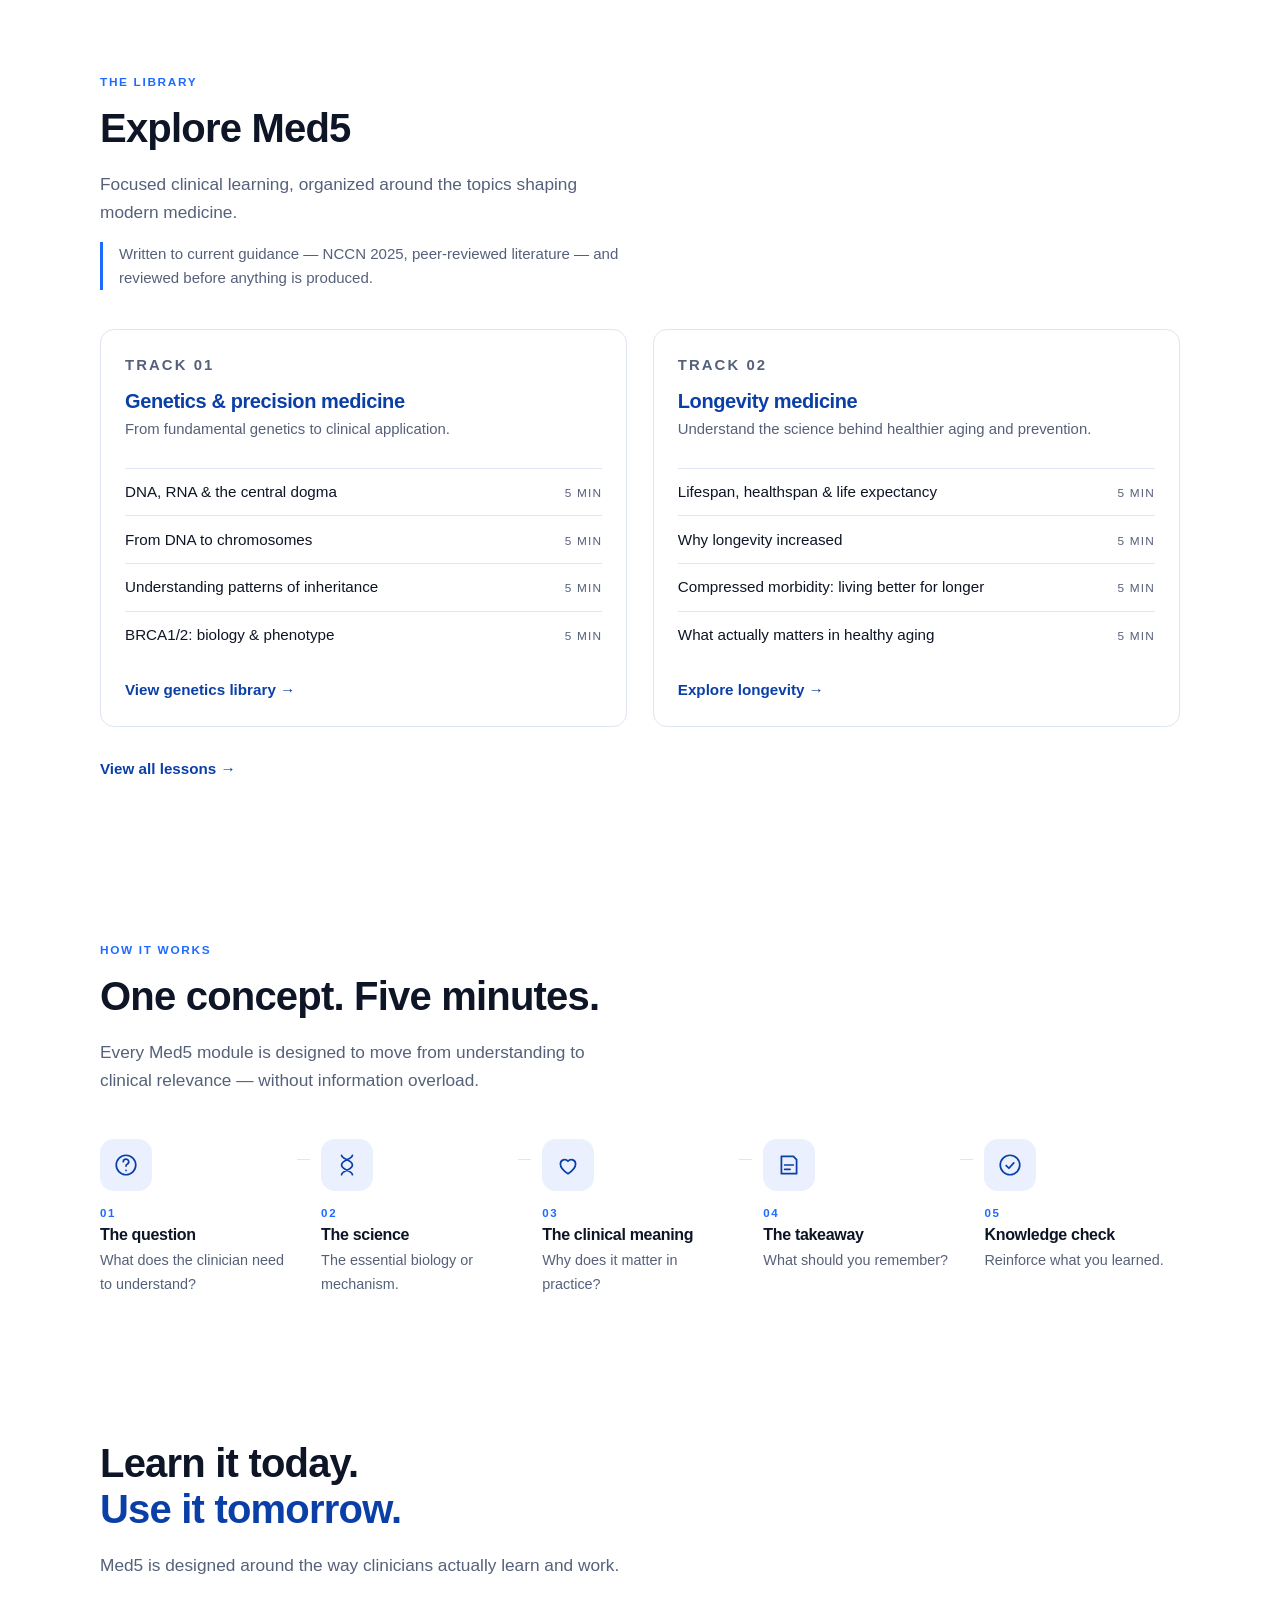
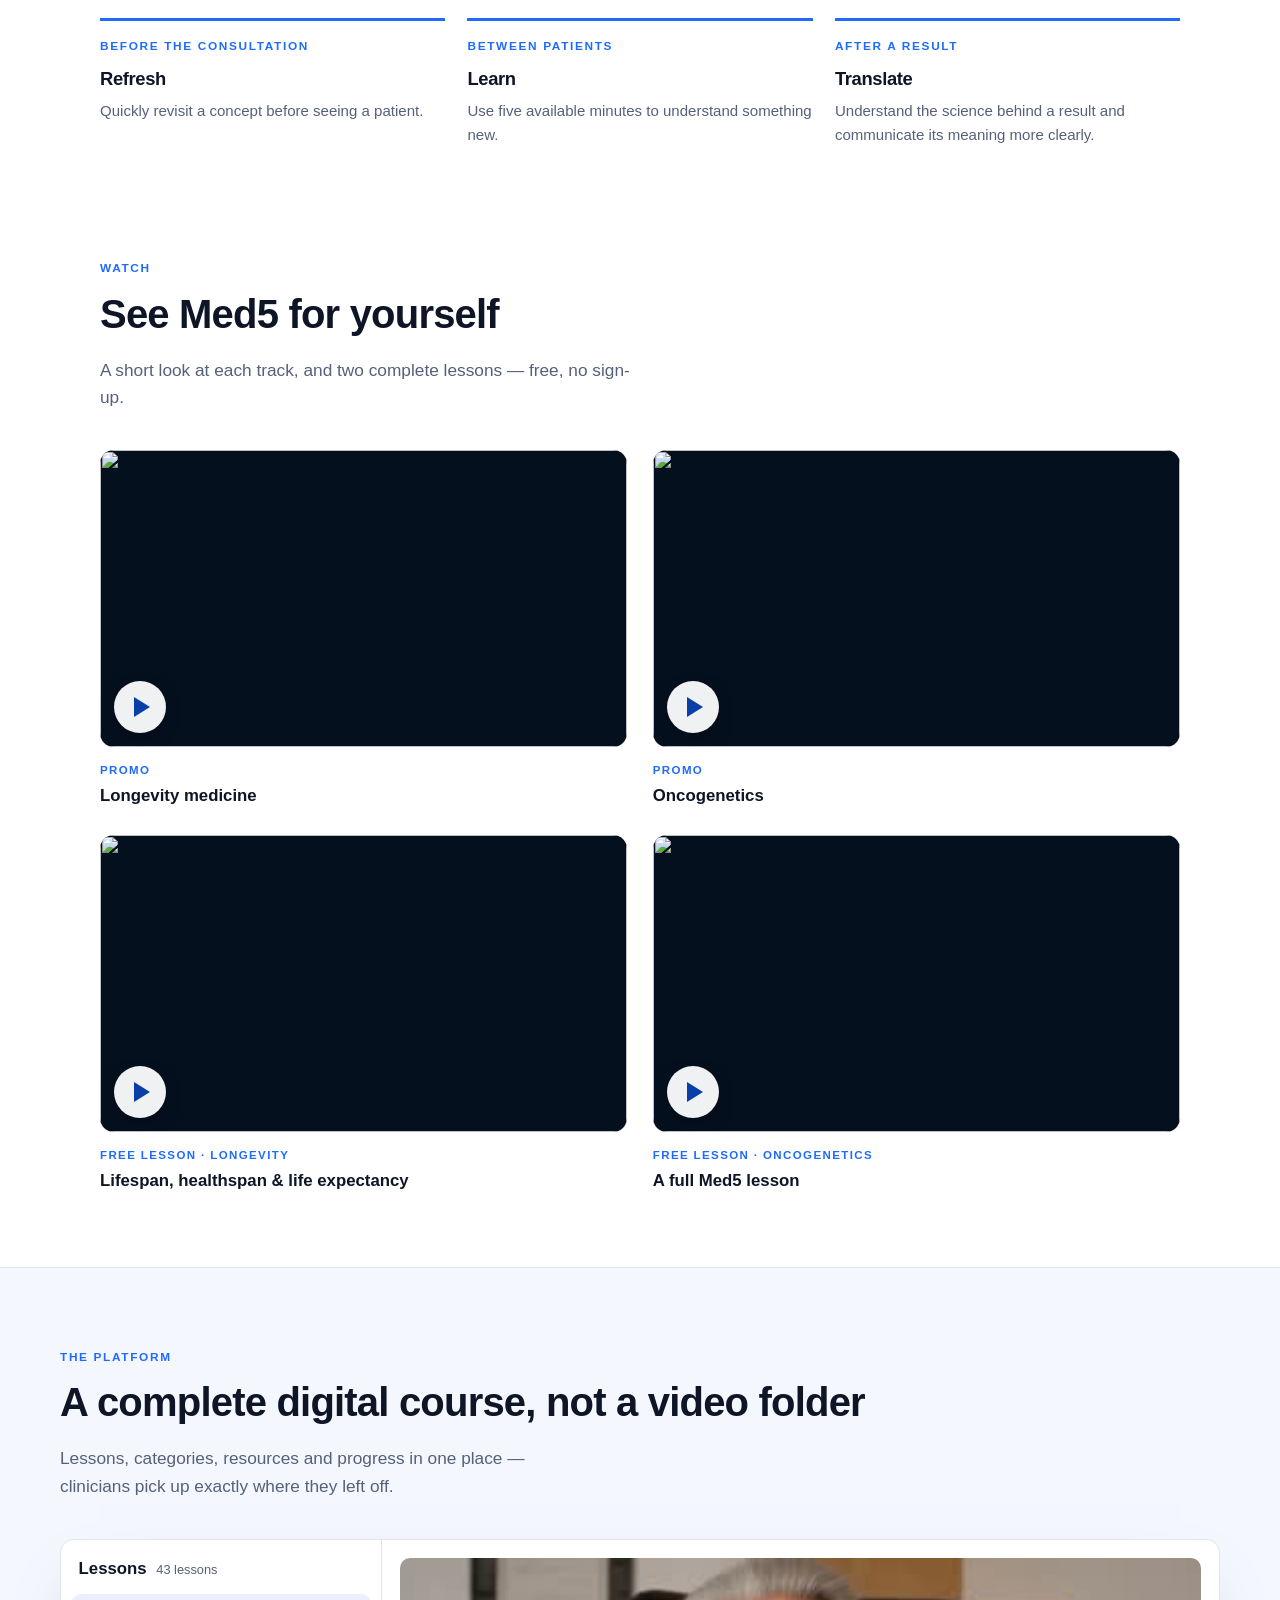
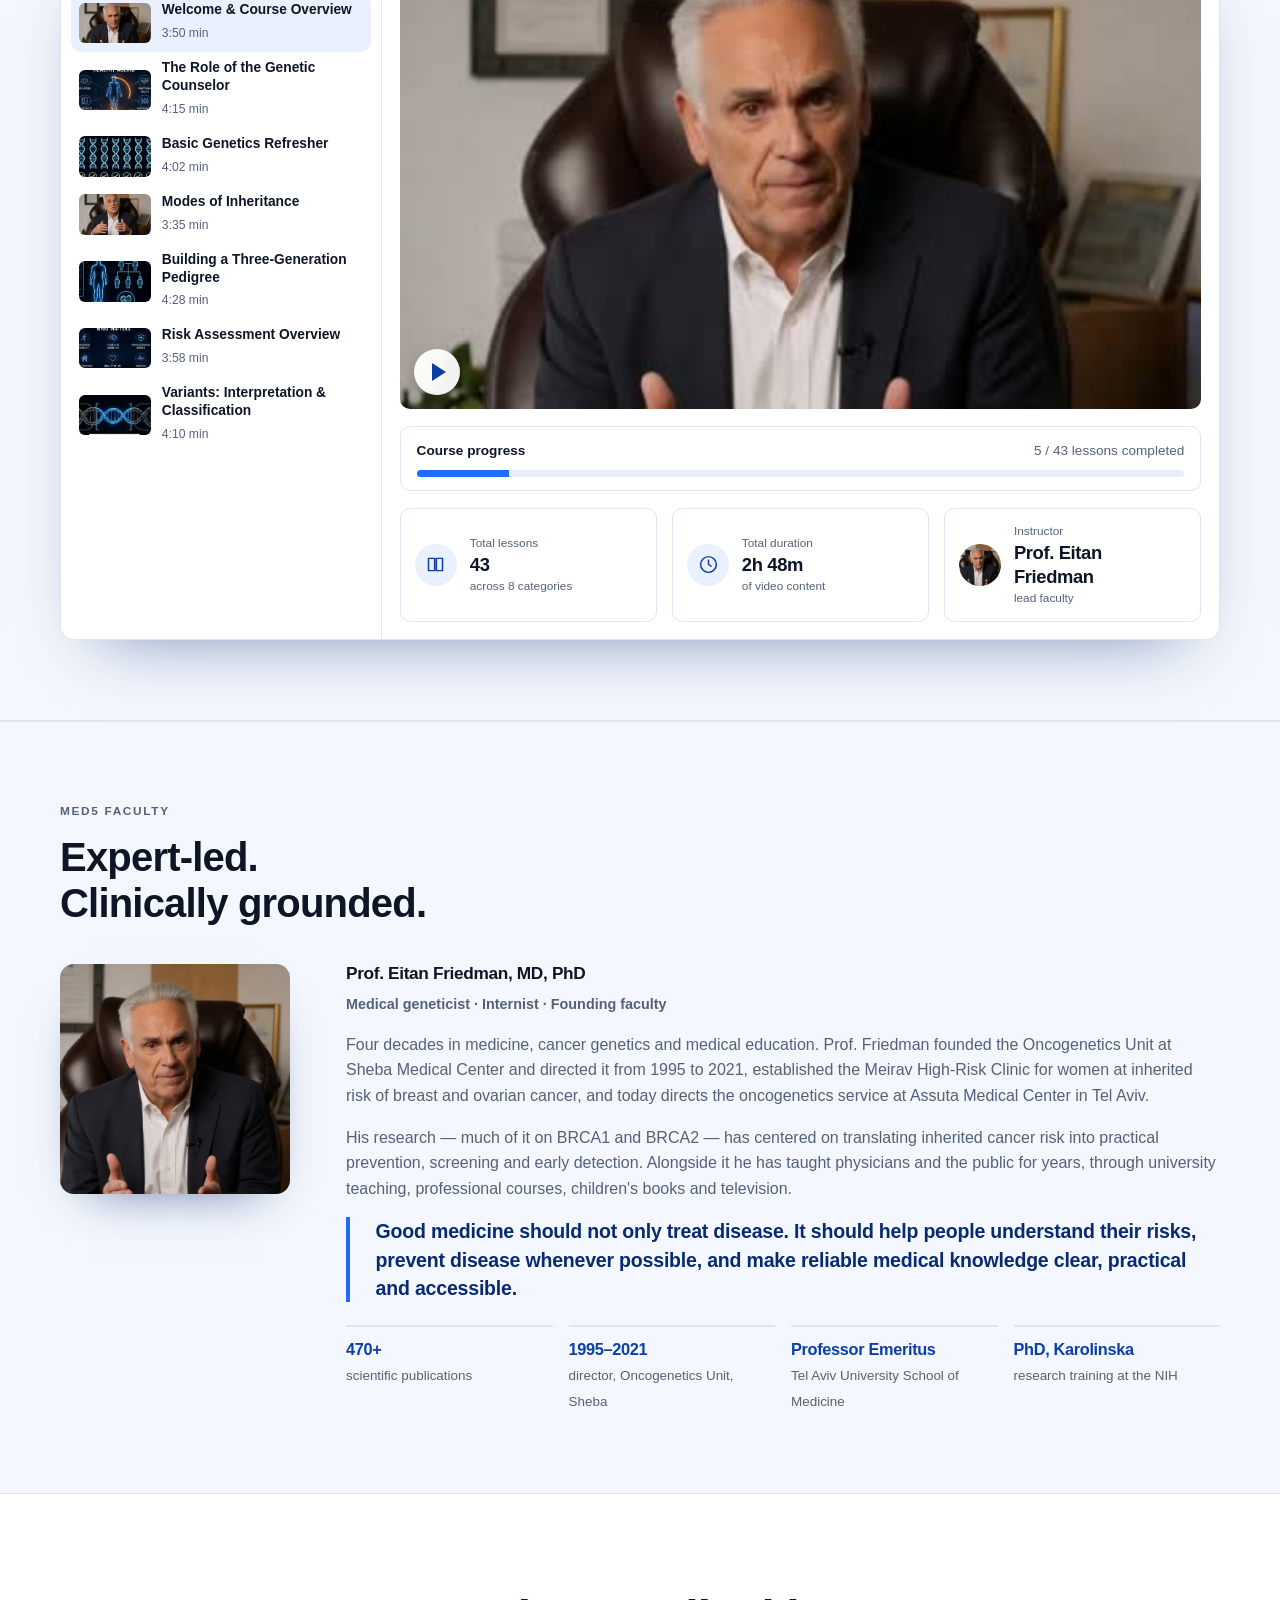
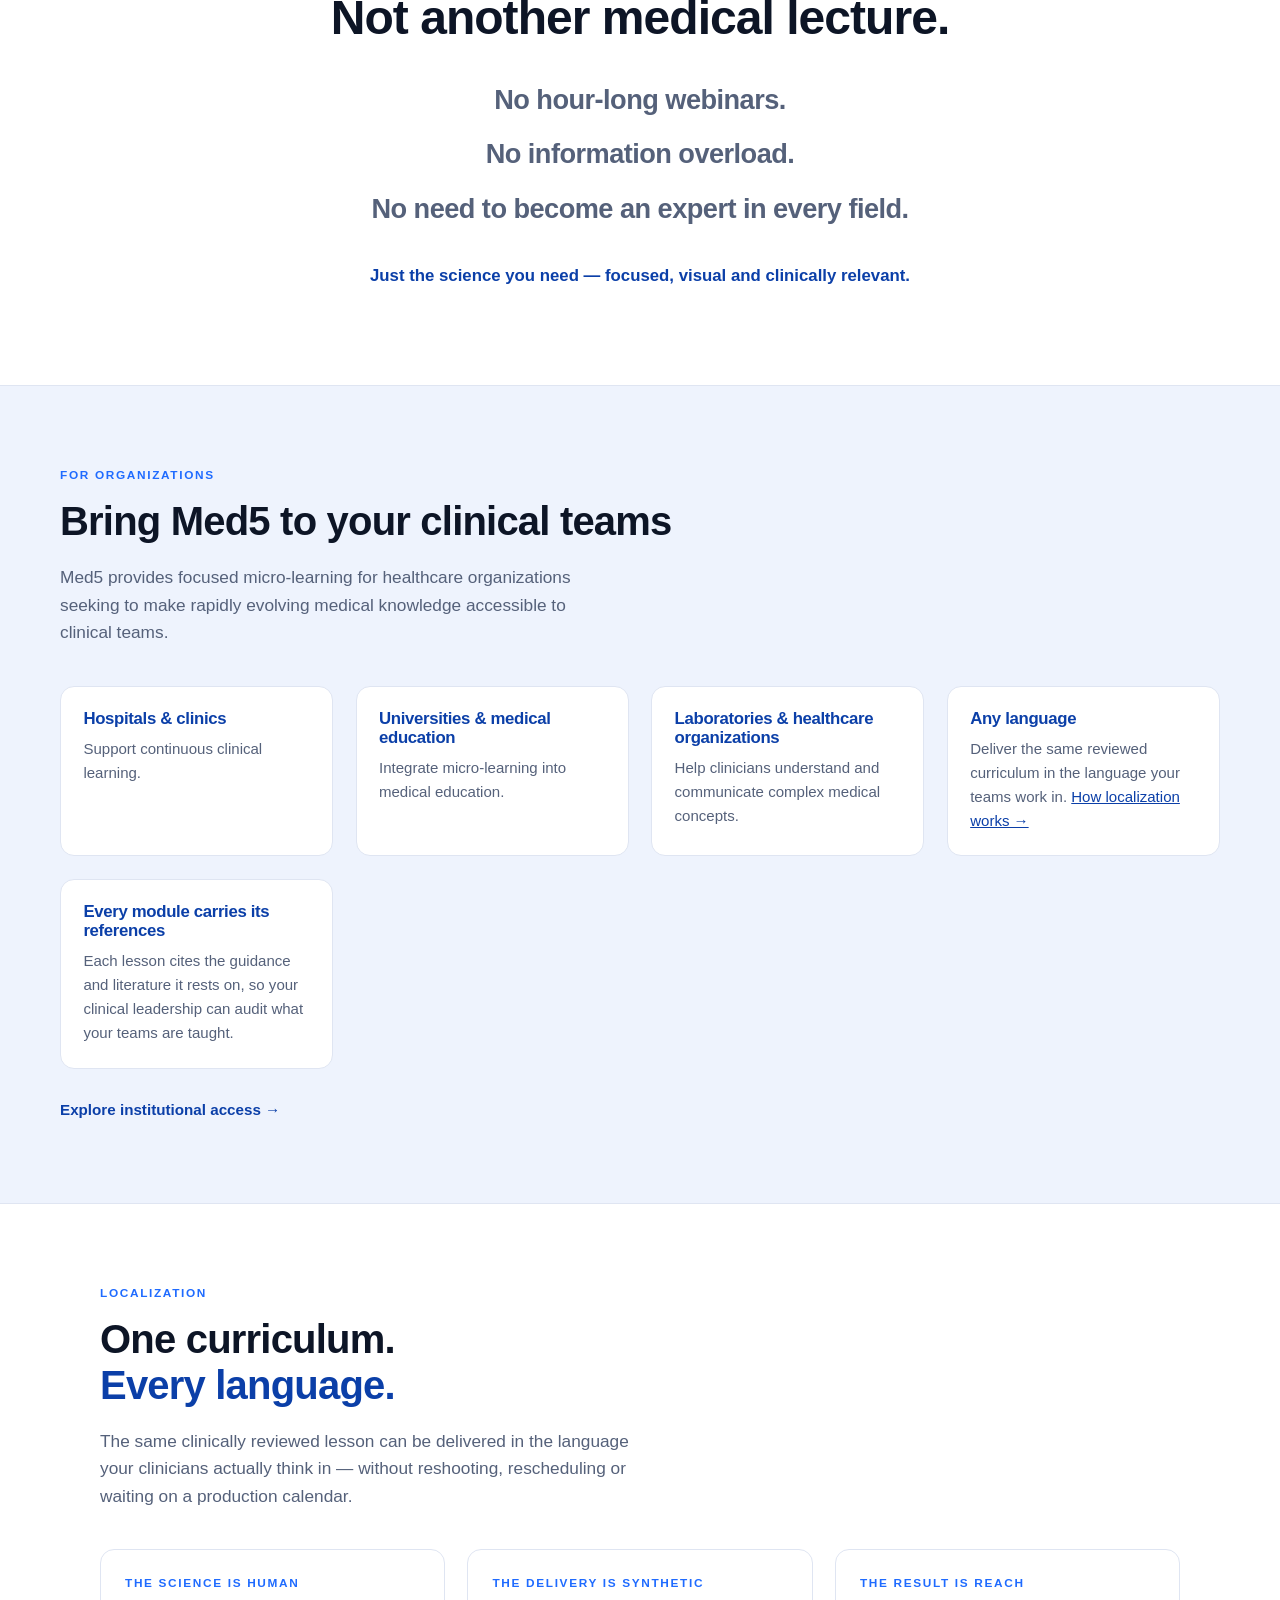
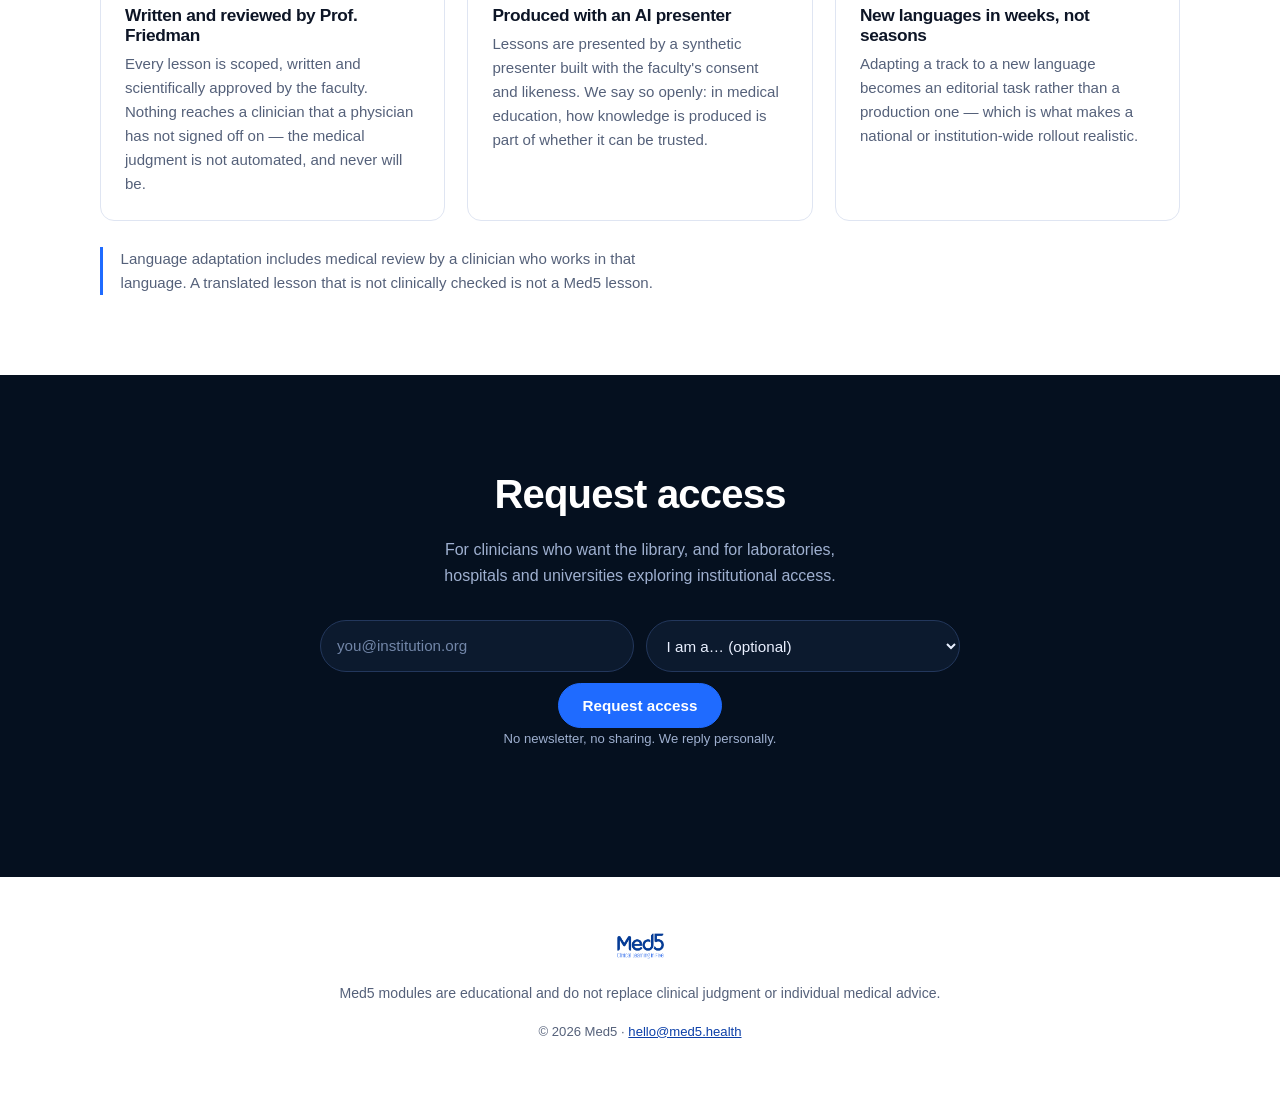
==== commit fc823705: "Tell organizations the modules are auditable Clinical leadership asks what their teams are taught be" ====
--- a/index.html
+++ b/index.html
@@ -10,7 +10,7 @@
 <meta property="og:image" content="/assets/hero.jpg">
 <meta property="og:type" content="website">
 <link rel="icon" href="/assets/logo.png">
-<link rel="stylesheet" href="/styles.css?v=7">
+<link rel="stylesheet" href="/styles.css?v=8">
 </head>
 <body>
 
@@ -372,6 +372,10 @@
         <h3>Any language</h3>
         <p>Deliver the same reviewed curriculum in the language your teams work in. <a href="#languages">How localization works →</a></p>
       </article>
+      <article>
+        <h3>Every module carries its references</h3>
+        <p>Each lesson cites the guidance and literature it rests on, so your clinical leadership can audit what your teams are taught.</p>
+      </article>
     </div>
     <p class="library__all"><a href="#contact">Explore institutional access →</a></p>
   </section>
@@ -434,6 +438,6 @@
   <p class="footer__meta">© <span id="year"></span> Med5 · <a href="mailto:hello@med5.health">hello@med5.health</a></p>
 </footer>
 
-<script src="/main.js?v=7"></script>
+<script src="/main.js?v=8"></script>
 </body>
 </html>
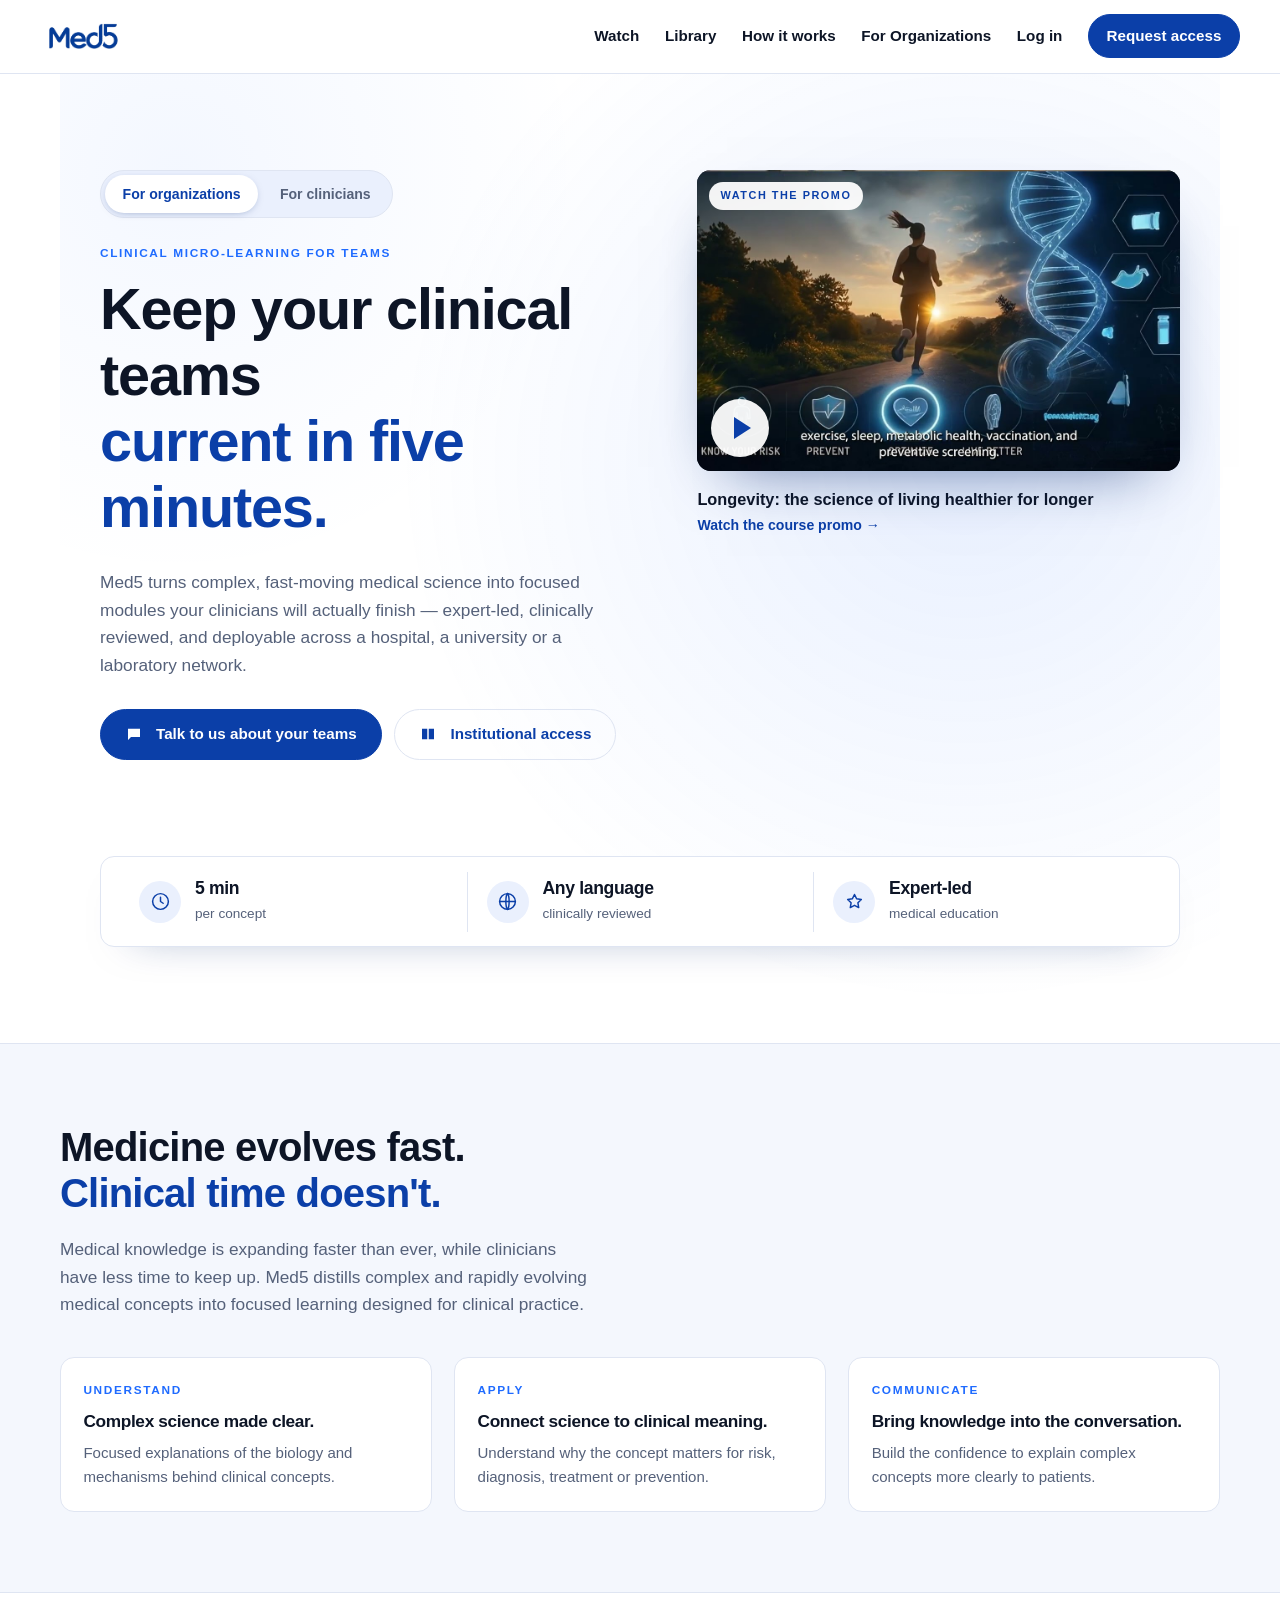
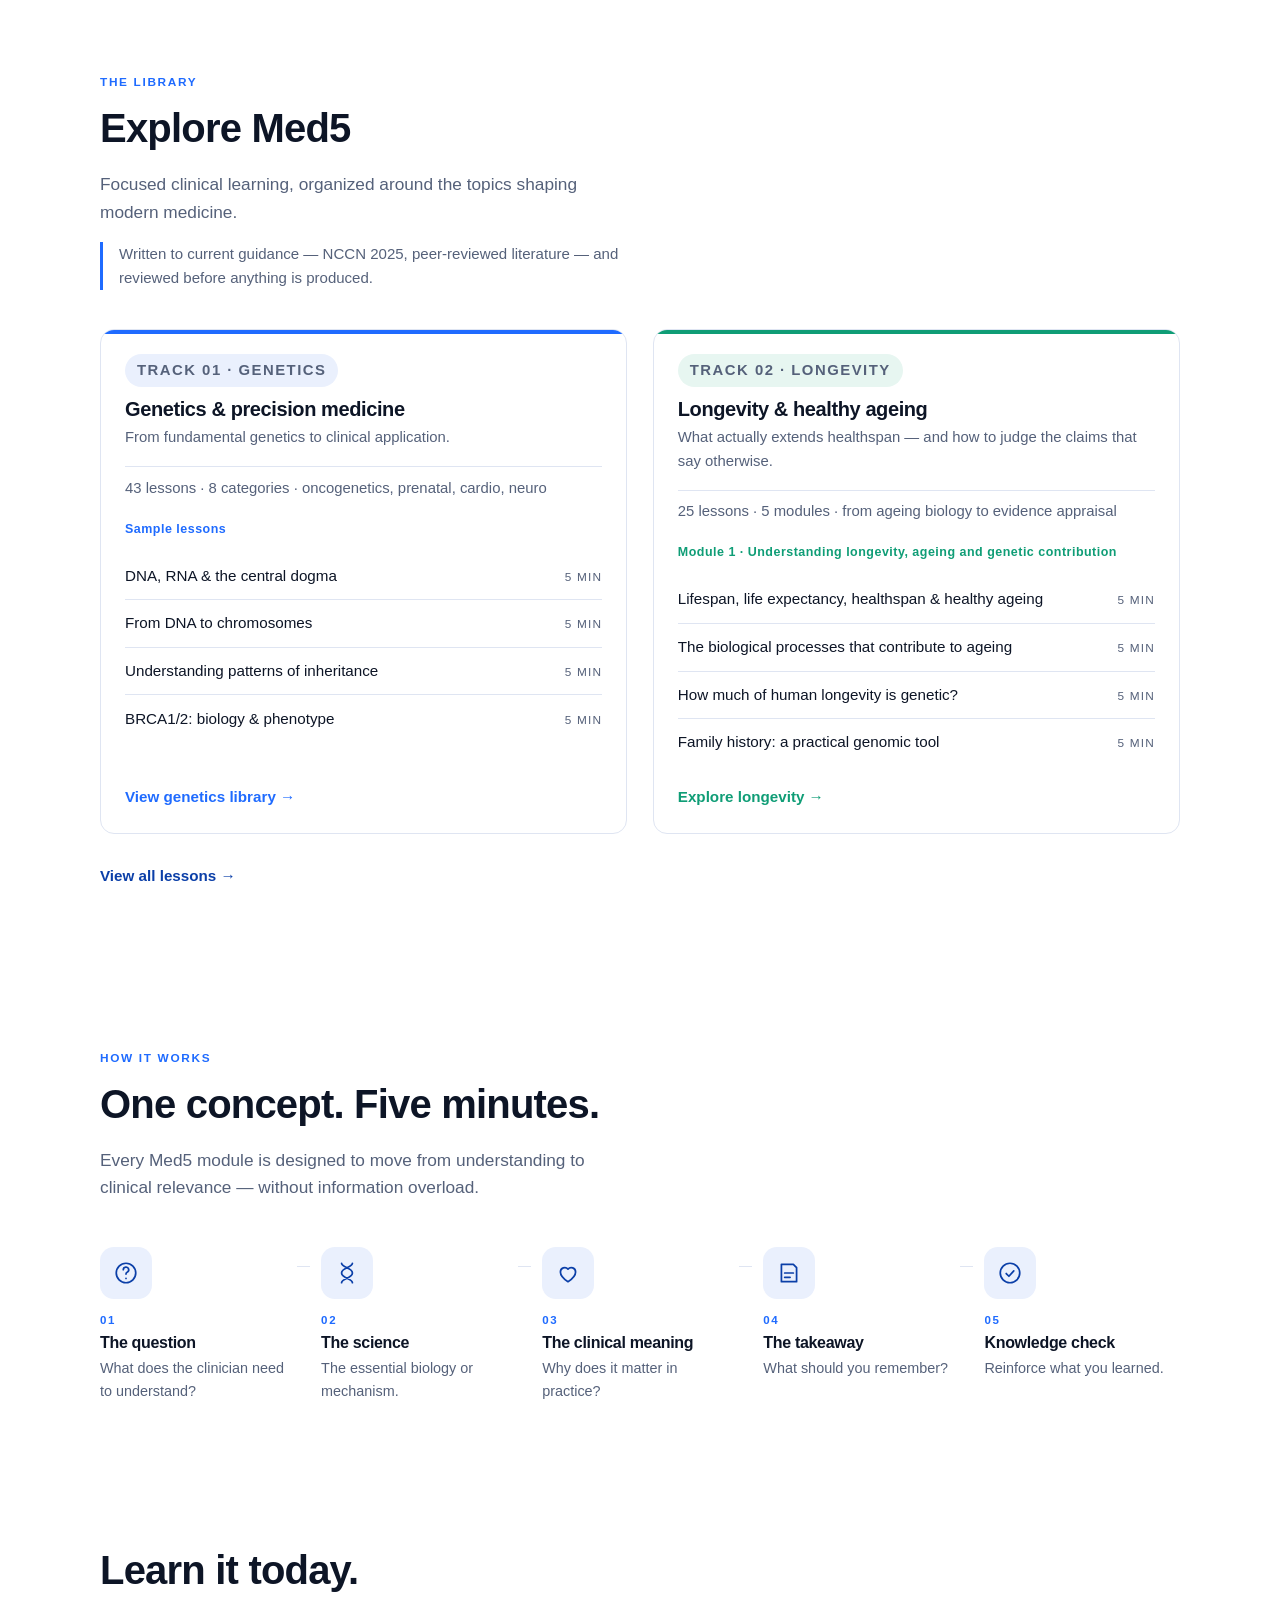
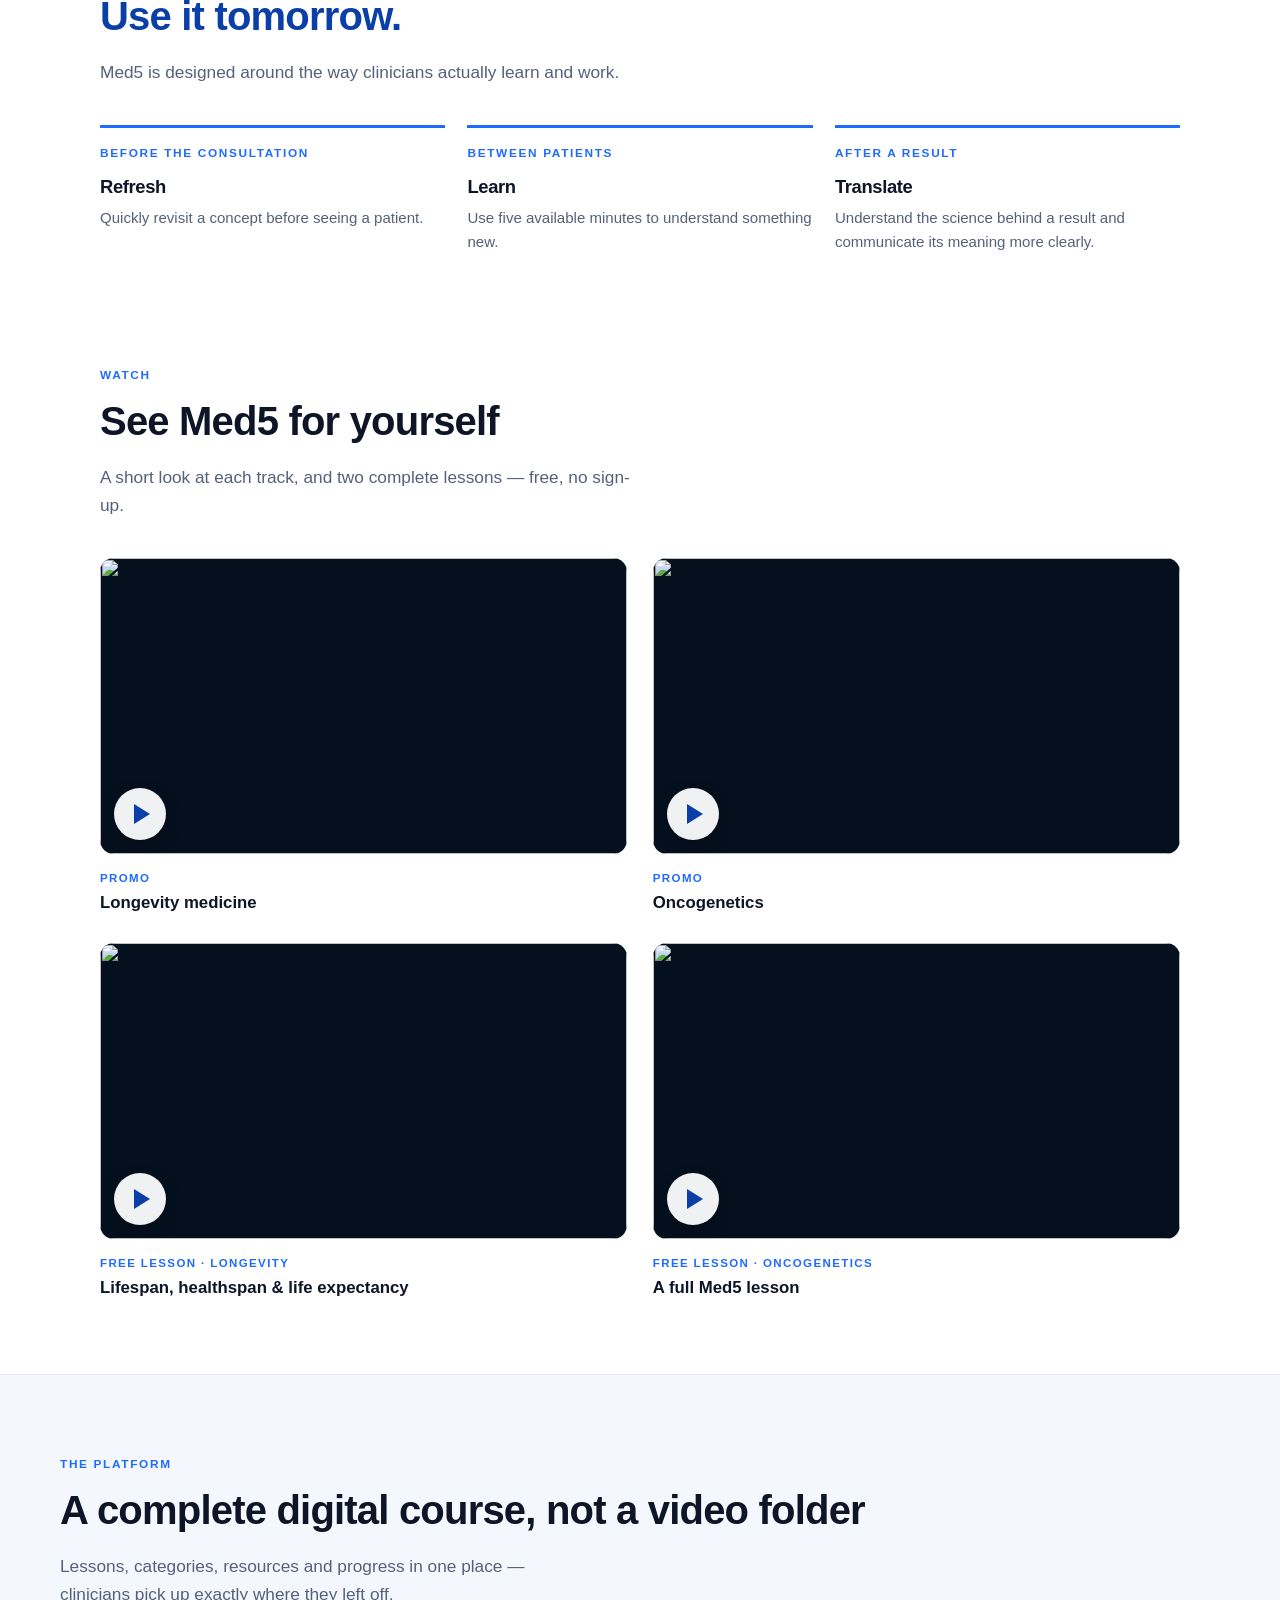
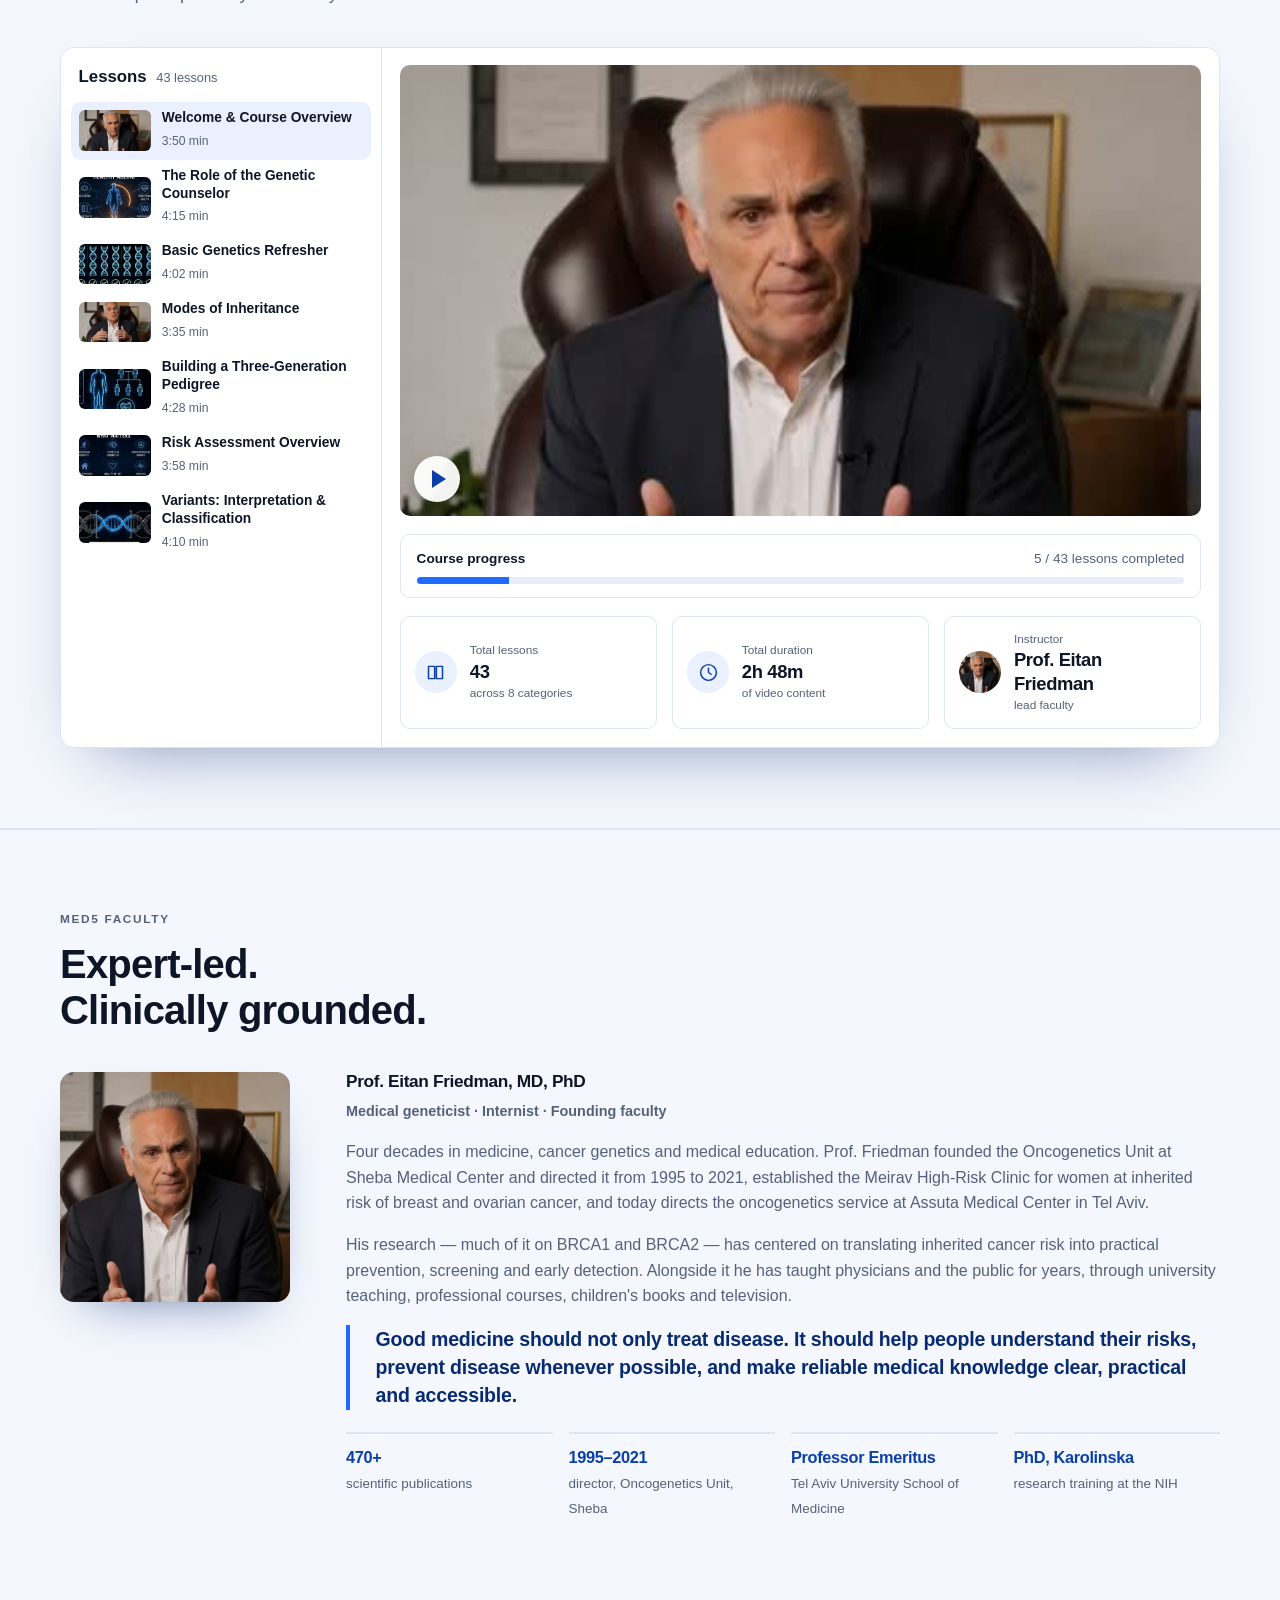
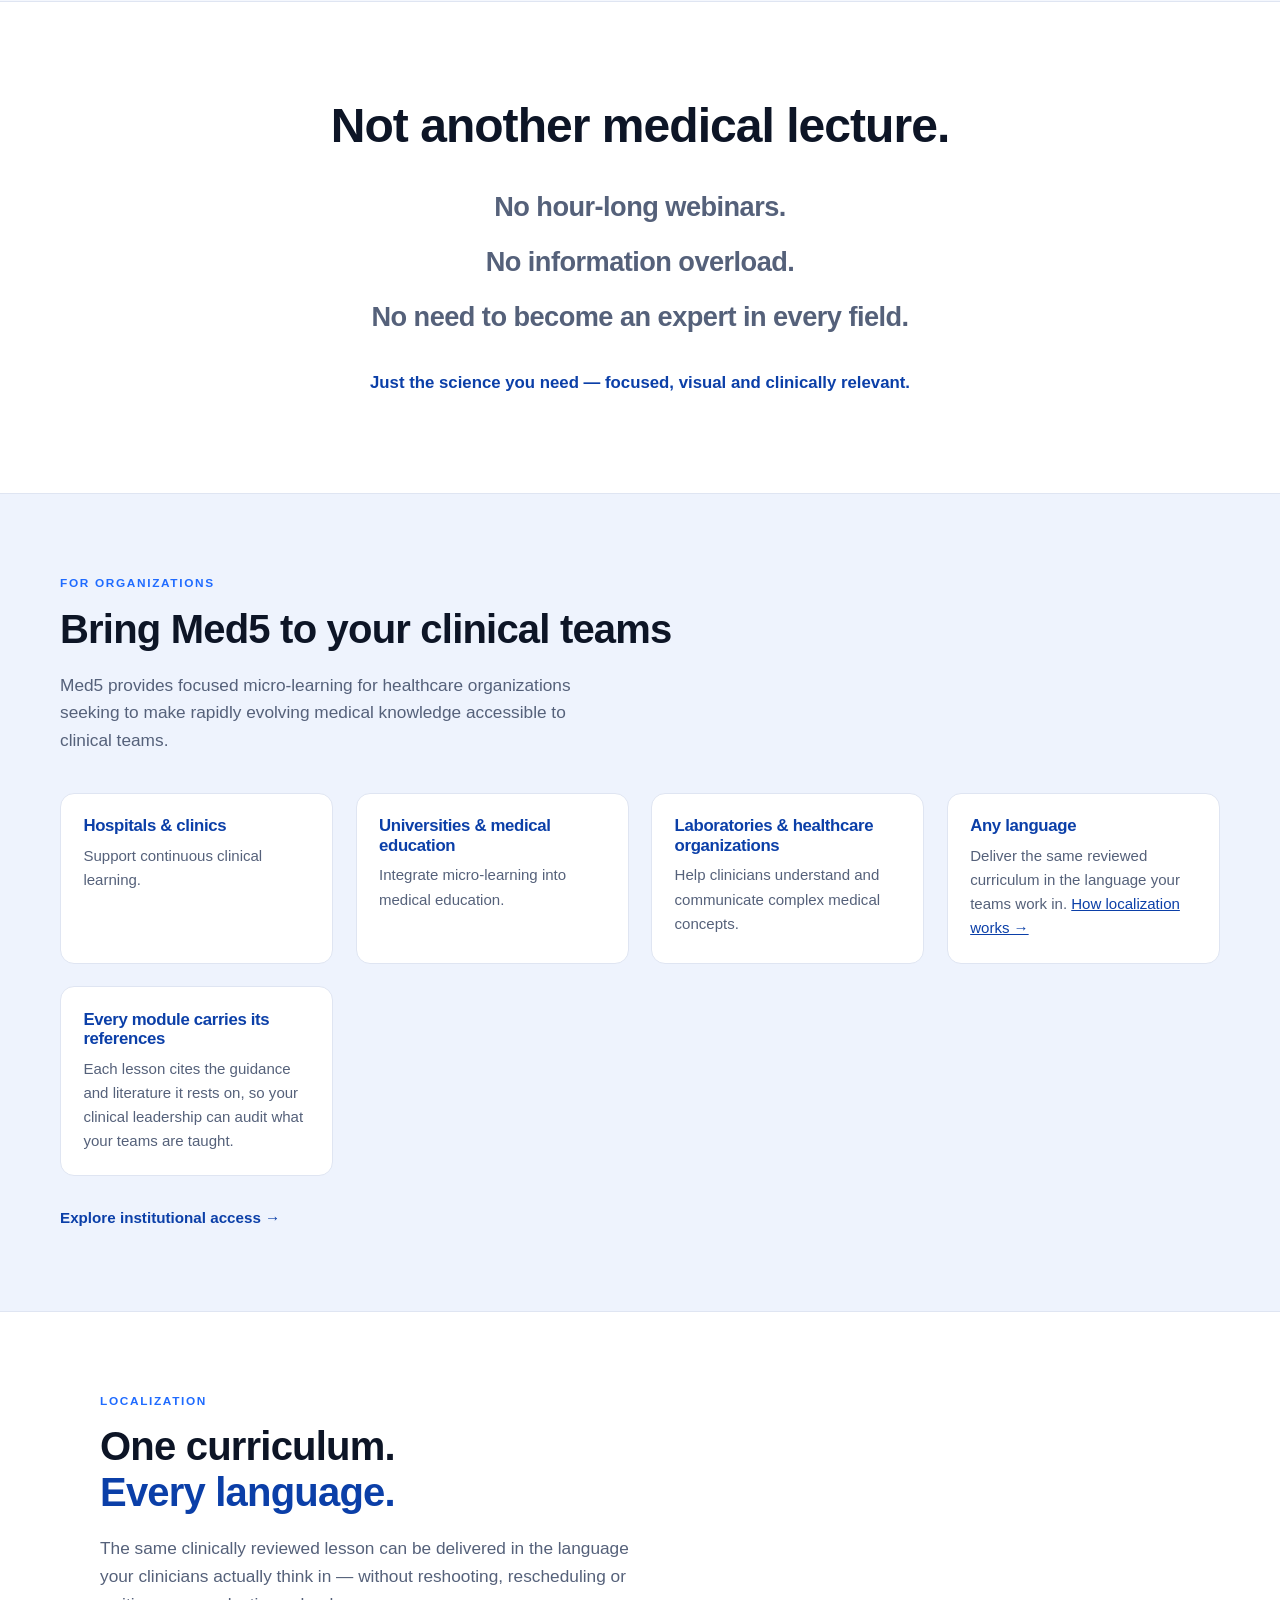
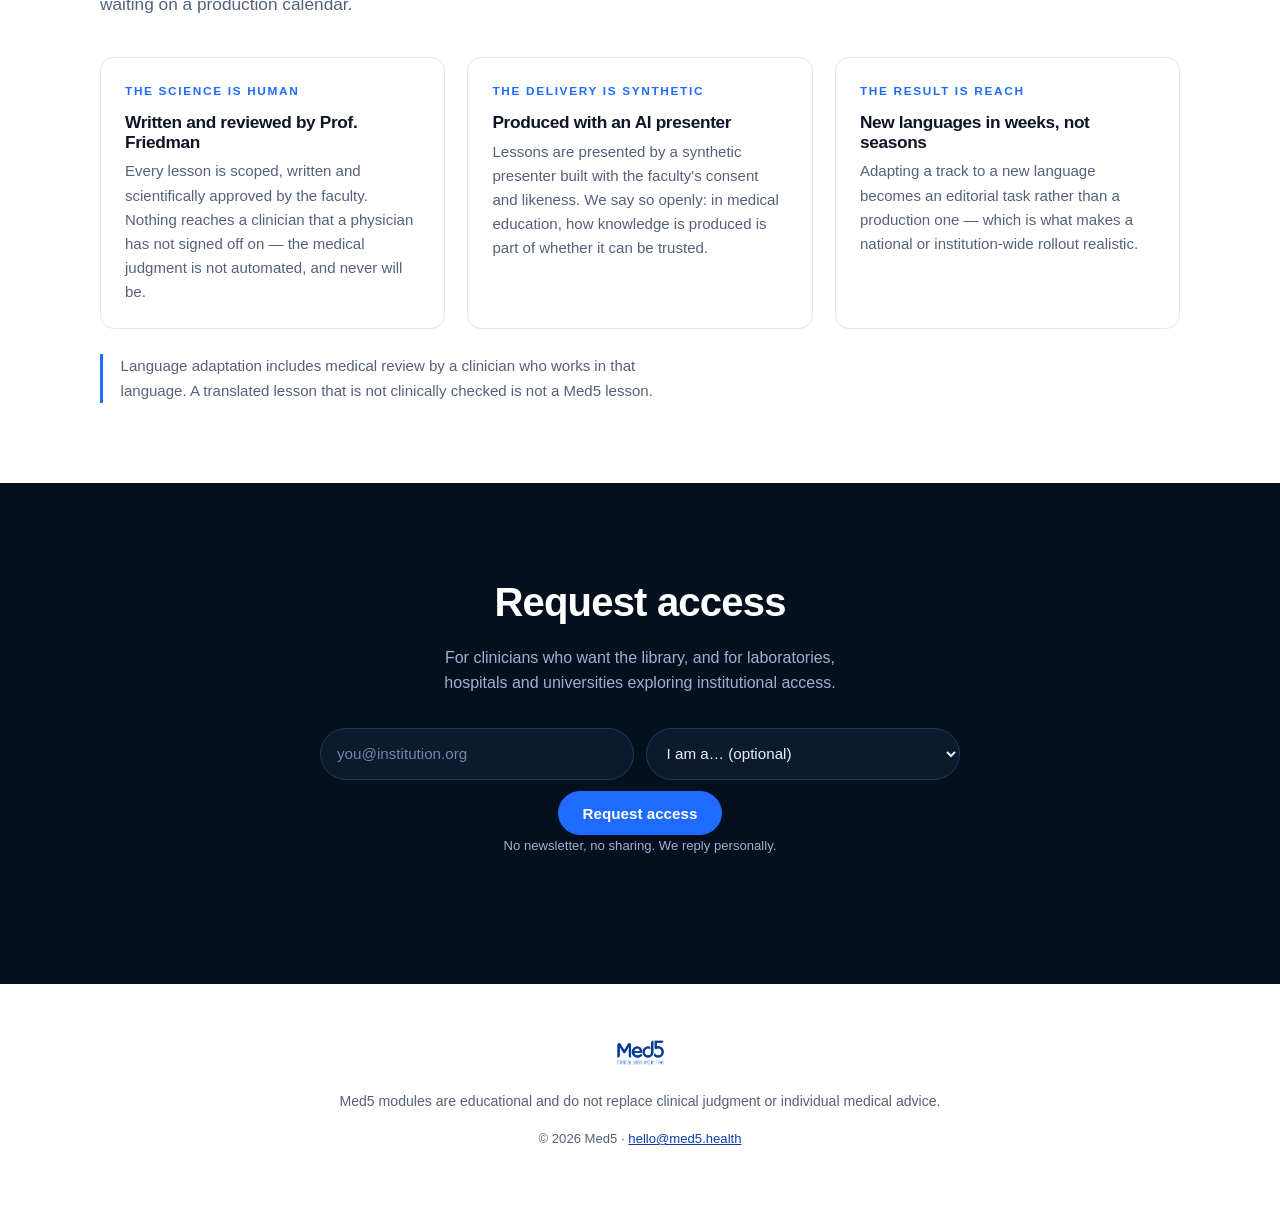
==== commit 05e05ef1: "Give each track its own identity and real longevity titles The longevity lessons now match the actua" ====
--- a/index.html
+++ b/index.html
@@ -10,7 +10,7 @@
 <meta property="og:image" content="/assets/hero.jpg">
 <meta property="og:type" content="website">
 <link rel="icon" href="/assets/logo.png">
-<link rel="stylesheet" href="/styles.css?v=8">
+<link rel="stylesheet" href="/styles.css?v=9">
 </head>
 <body>
 
@@ -129,12 +129,14 @@
     </div>
 
     <div class="tracks">
-      <article class="track">
+      <article class="track track--genetics">
         <header>
-          <p class="eyebrow">Track 01</p>
+          <p class="track__label">Track 01 · Genetics</p>
           <h3>Genetics &amp; precision medicine</h3>
           <p>From fundamental genetics to clinical application.</p>
+          <p class="track__meta">43 lessons · 8 categories · oncogenetics, prenatal, cardio, neuro</p>
         </header>
+        <p class="track__module">Sample lessons</p>
         <ul class="lessons">
           <li><span>DNA, RNA &amp; the central dogma</span><em>5 min</em></li>
           <li><span>From DNA to chromosomes</span><em>5 min</em></li>
@@ -144,17 +146,19 @@
         <a class="track__cta" href="#contact">View genetics library →</a>
       </article>
 
-      <article class="track">
+      <article class="track track--longevity">
         <header>
-          <p class="eyebrow">Track 02</p>
-          <h3>Longevity medicine</h3>
-          <p>Understand the science behind healthier aging and prevention.</p>
+          <p class="track__label">Track 02 · Longevity</p>
+          <h3>Longevity &amp; healthy ageing</h3>
+          <p>What actually extends healthspan — and how to judge the claims that say otherwise.</p>
+          <p class="track__meta">25 lessons · 5 modules · from ageing biology to evidence appraisal</p>
         </header>
+        <p class="track__module">Module 1 · Understanding longevity, ageing and genetic contribution</p>
         <ul class="lessons">
-          <li><span>Lifespan, healthspan &amp; life expectancy</span><em>5 min</em></li>
-          <li><span>Why longevity increased</span><em>5 min</em></li>
-          <li><span>Compressed morbidity: living better for longer</span><em>5 min</em></li>
-          <li><span>What actually matters in healthy aging</span><em>5 min</em></li>
+          <li><span>Lifespan, life expectancy, healthspan &amp; healthy ageing</span><em>5 min</em></li>
+          <li><span>The biological processes that contribute to ageing</span><em>5 min</em></li>
+          <li><span>How much of human longevity is genetic?</span><em>5 min</em></li>
+          <li><span>Family history: a practical genomic tool</span><em>5 min</em></li>
         </ul>
         <a class="track__cta" href="#contact">Explore longevity →</a>
       </article>
@@ -438,6 +442,6 @@
   <p class="footer__meta">© <span id="year"></span> Med5 · <a href="mailto:hello@med5.health">hello@med5.health</a></p>
 </footer>
 
-<script src="/main.js?v=8"></script>
+<script src="/main.js?v=9"></script>
 </body>
 </html>
--- a/styles.css
+++ b/styles.css
@@ -629,3 +629,30 @@
   padding-left: 1rem; border-left: 3px solid var(--blue);
   font-size: .94rem; color: var(--muted);
 }
+
+/* Track identity — each track carries its own accent, scalable to new tracks */
+.track { position: relative; overflow: hidden; }
+.track::before {
+  content: ""; position: absolute; inset: 0 0 auto 0; height: 4px;
+  background: var(--track-accent, var(--blue));
+}
+.track--genetics  { --track-accent: #1f6bff; --track-tint: #eaf0fd; }
+.track--longevity { --track-accent: #0f9d76; --track-tint: #e7f6f1; }
+
+.track__label {
+  display: inline-block; margin: 0 0 .7rem;
+  padding: .3rem .75rem; border-radius: 999px;
+  background: var(--track-tint); color: var(--track-accent);
+  font-size: .72rem; font-weight: 700; letter-spacing: .1em; text-transform: uppercase;
+}
+.track header h3 { color: var(--ink); }
+.track__meta {
+  margin: .6rem 0 0; font-size: .84rem; color: var(--muted);
+  padding-top: .6rem; border-top: 1px solid var(--line);
+}
+.track__module {
+  margin: 1.2rem 0 .2rem; font-size: .78rem; font-weight: 700;
+  letter-spacing: .04em; color: var(--track-accent);
+}
+.track .lessons li:first-child { border-top: 0; }
+.track__cta { color: var(--track-accent); }
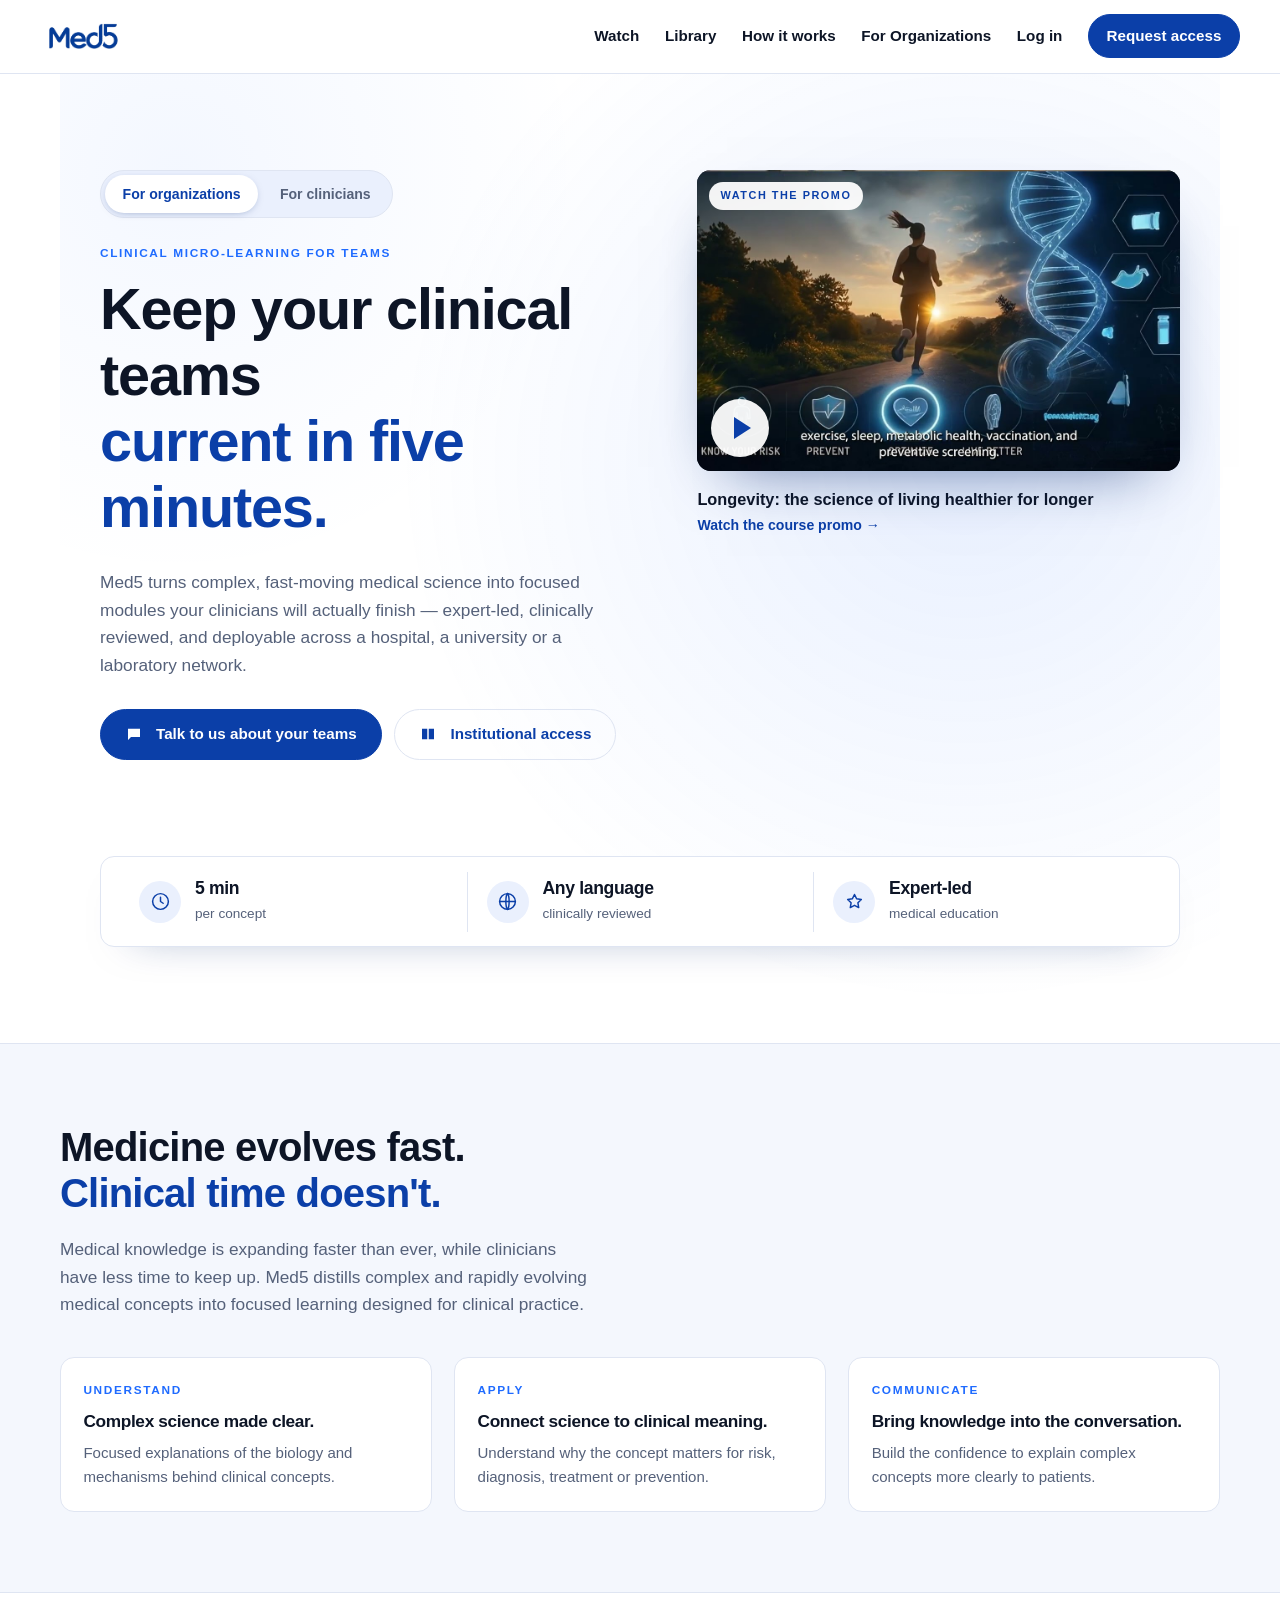
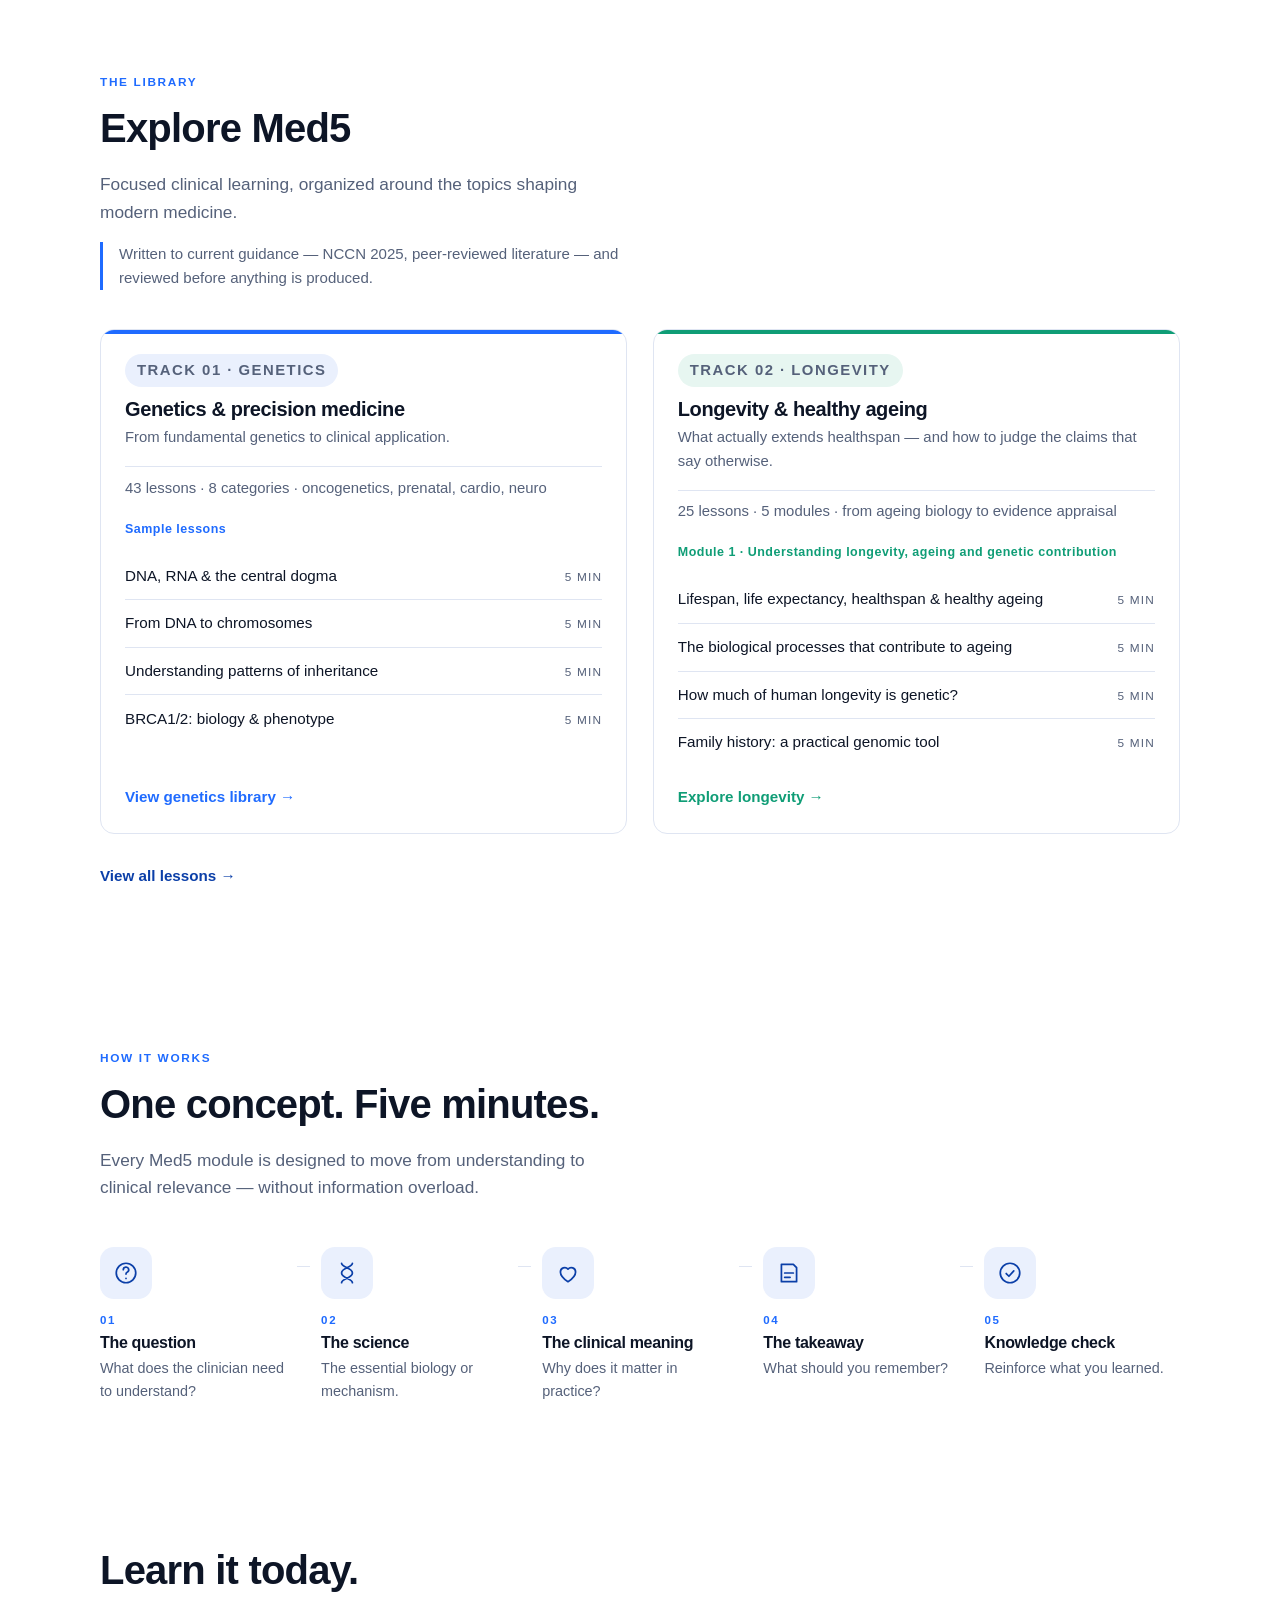
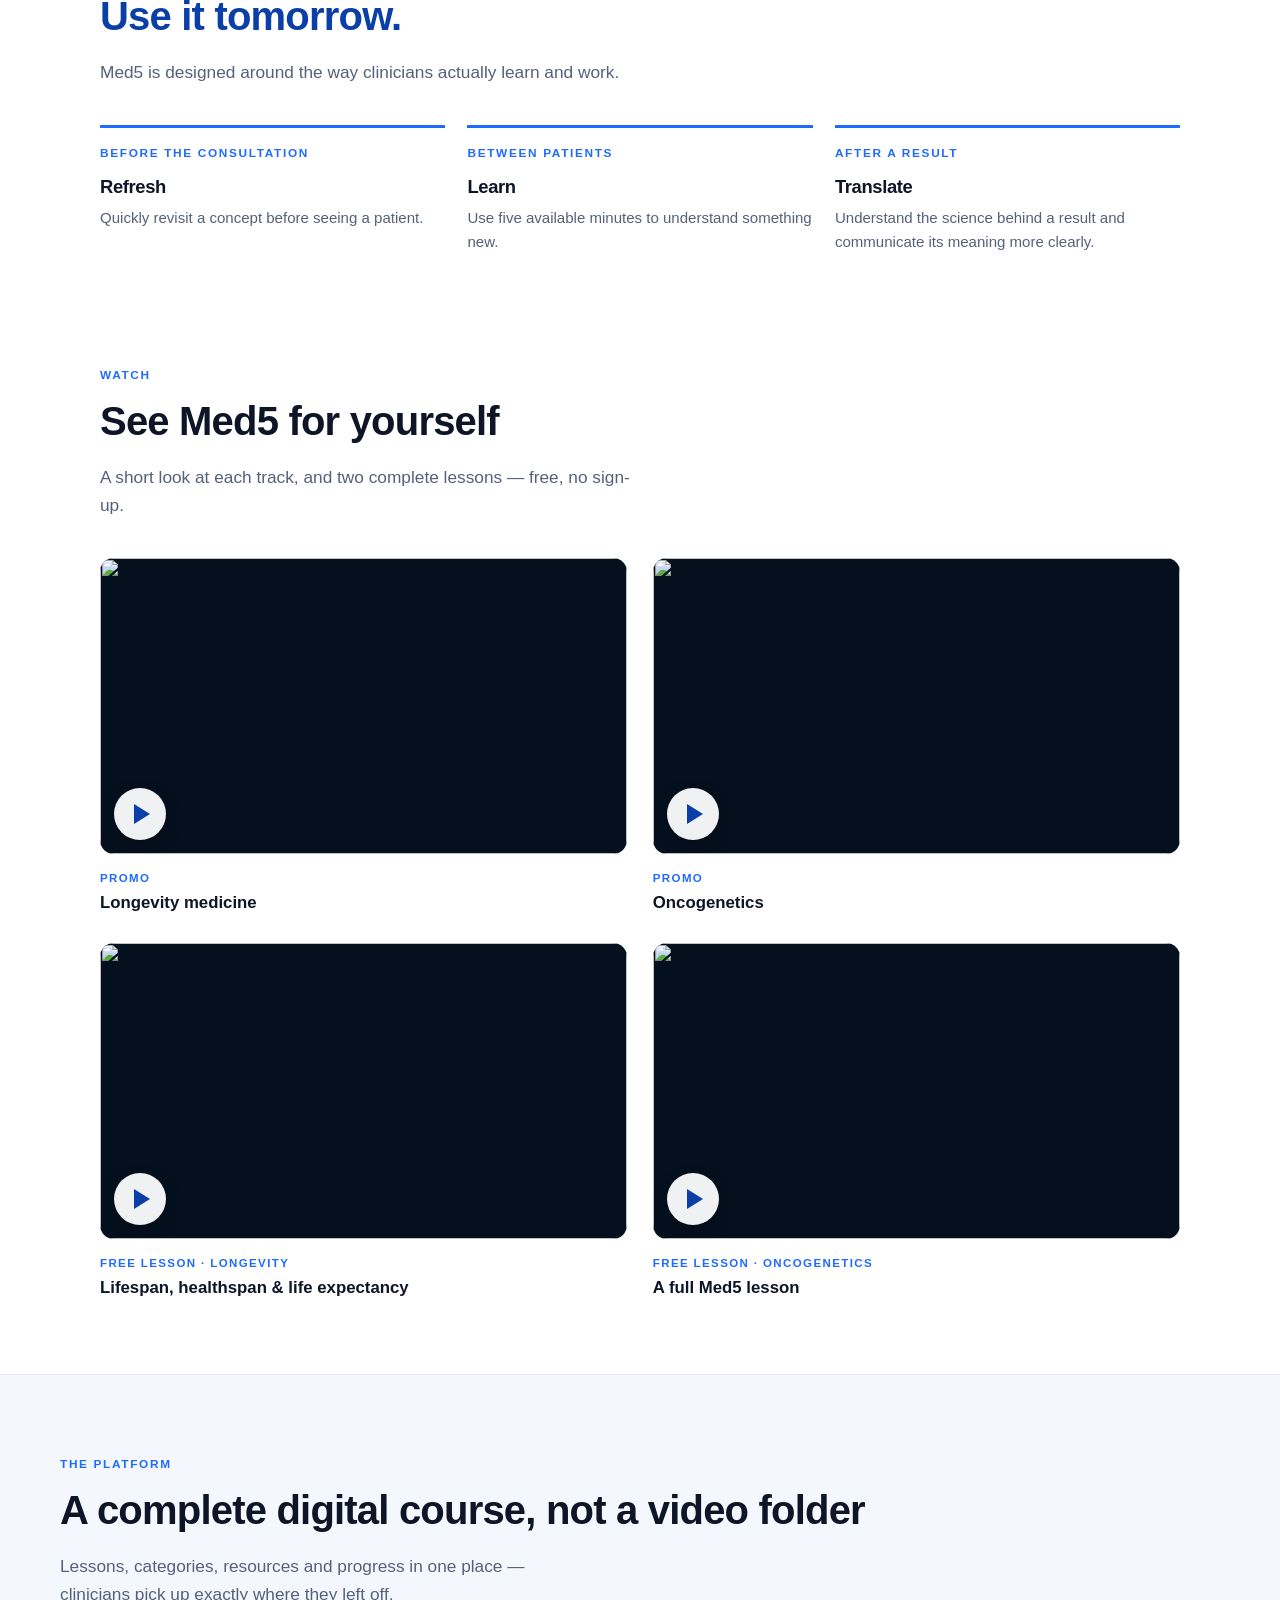
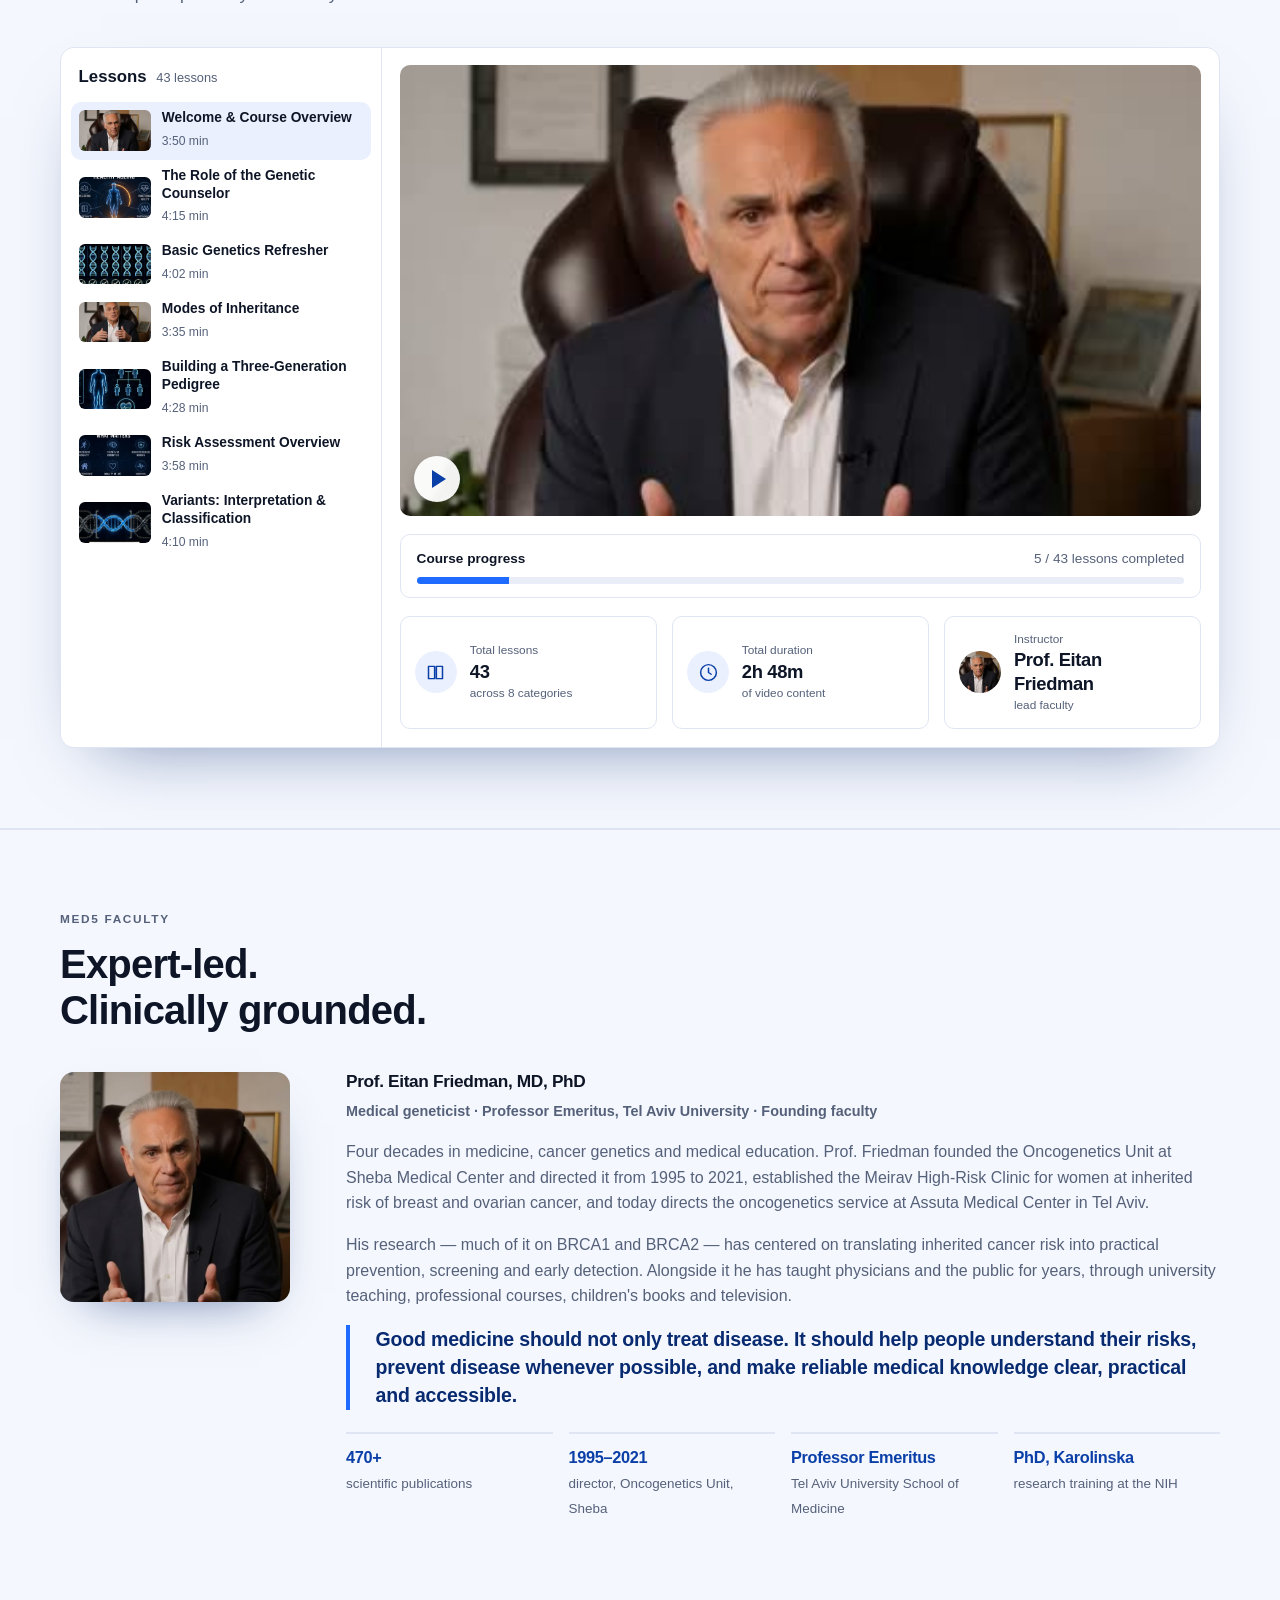
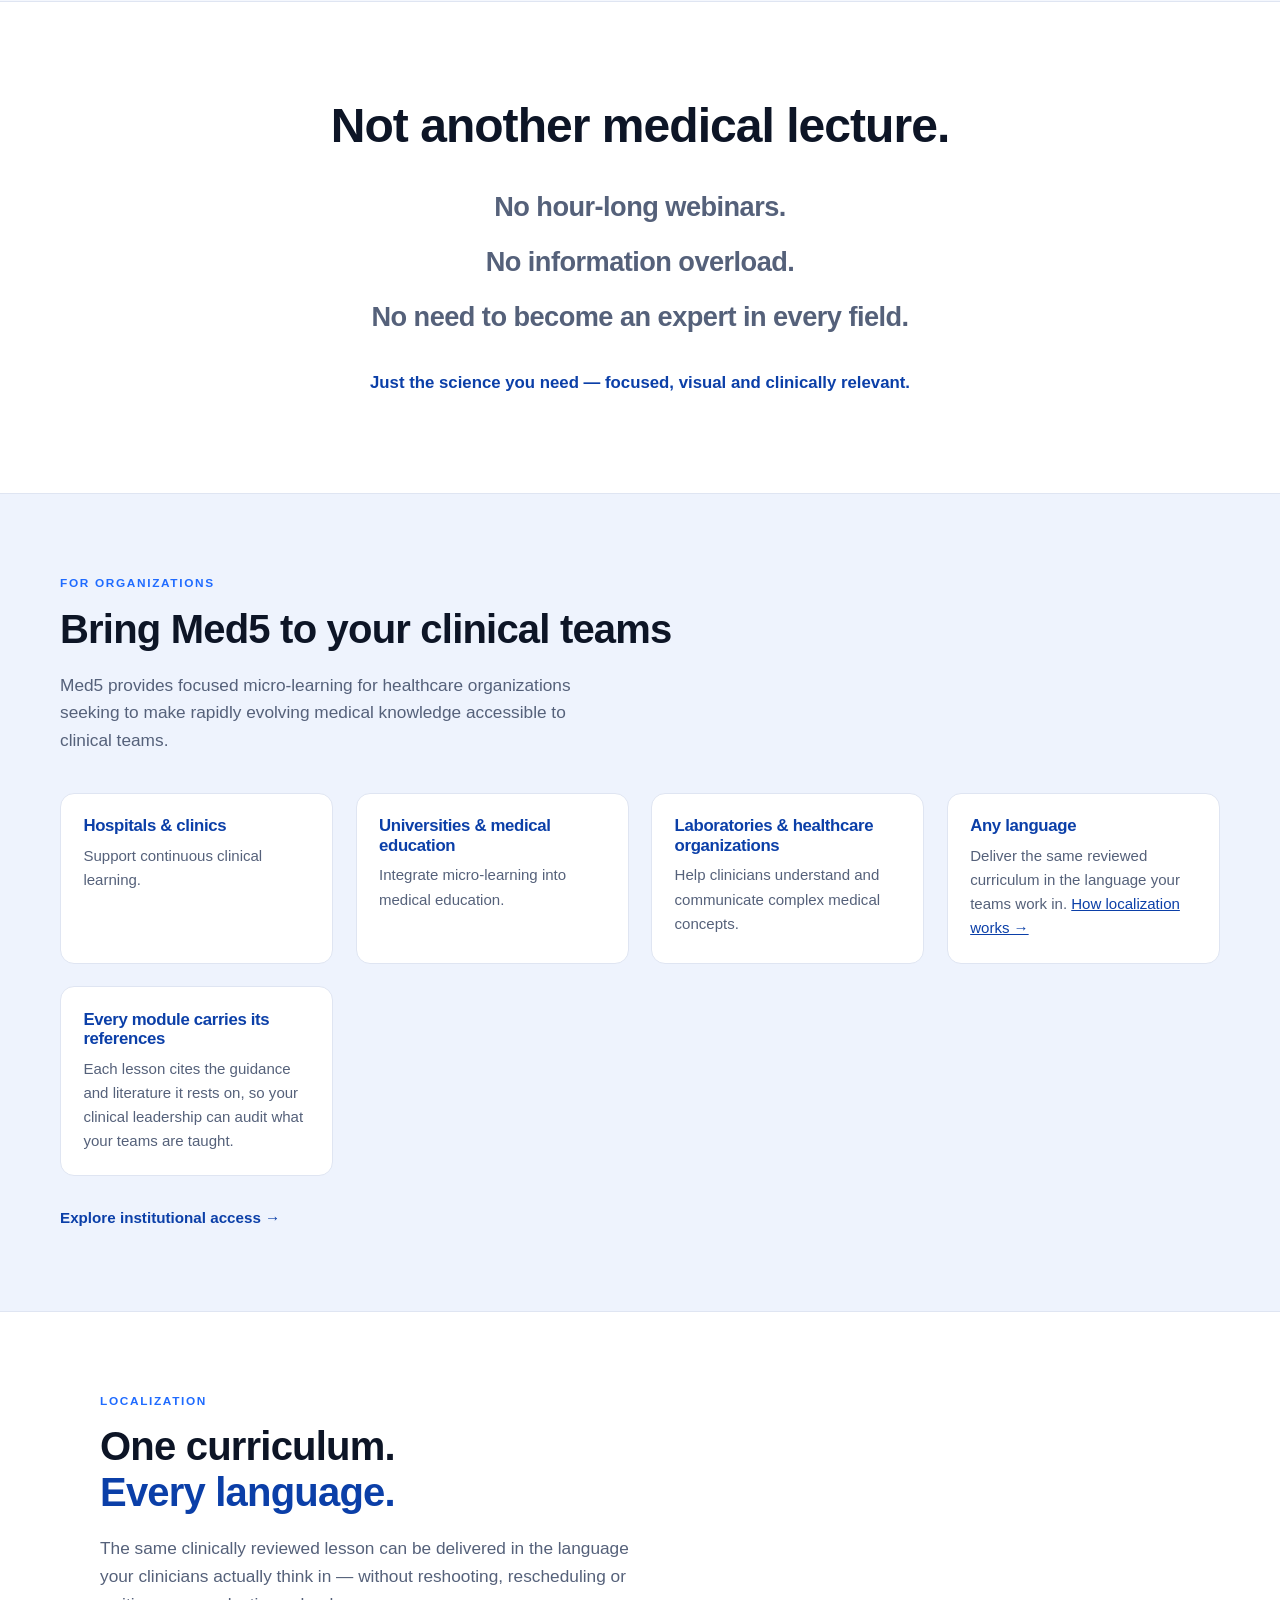
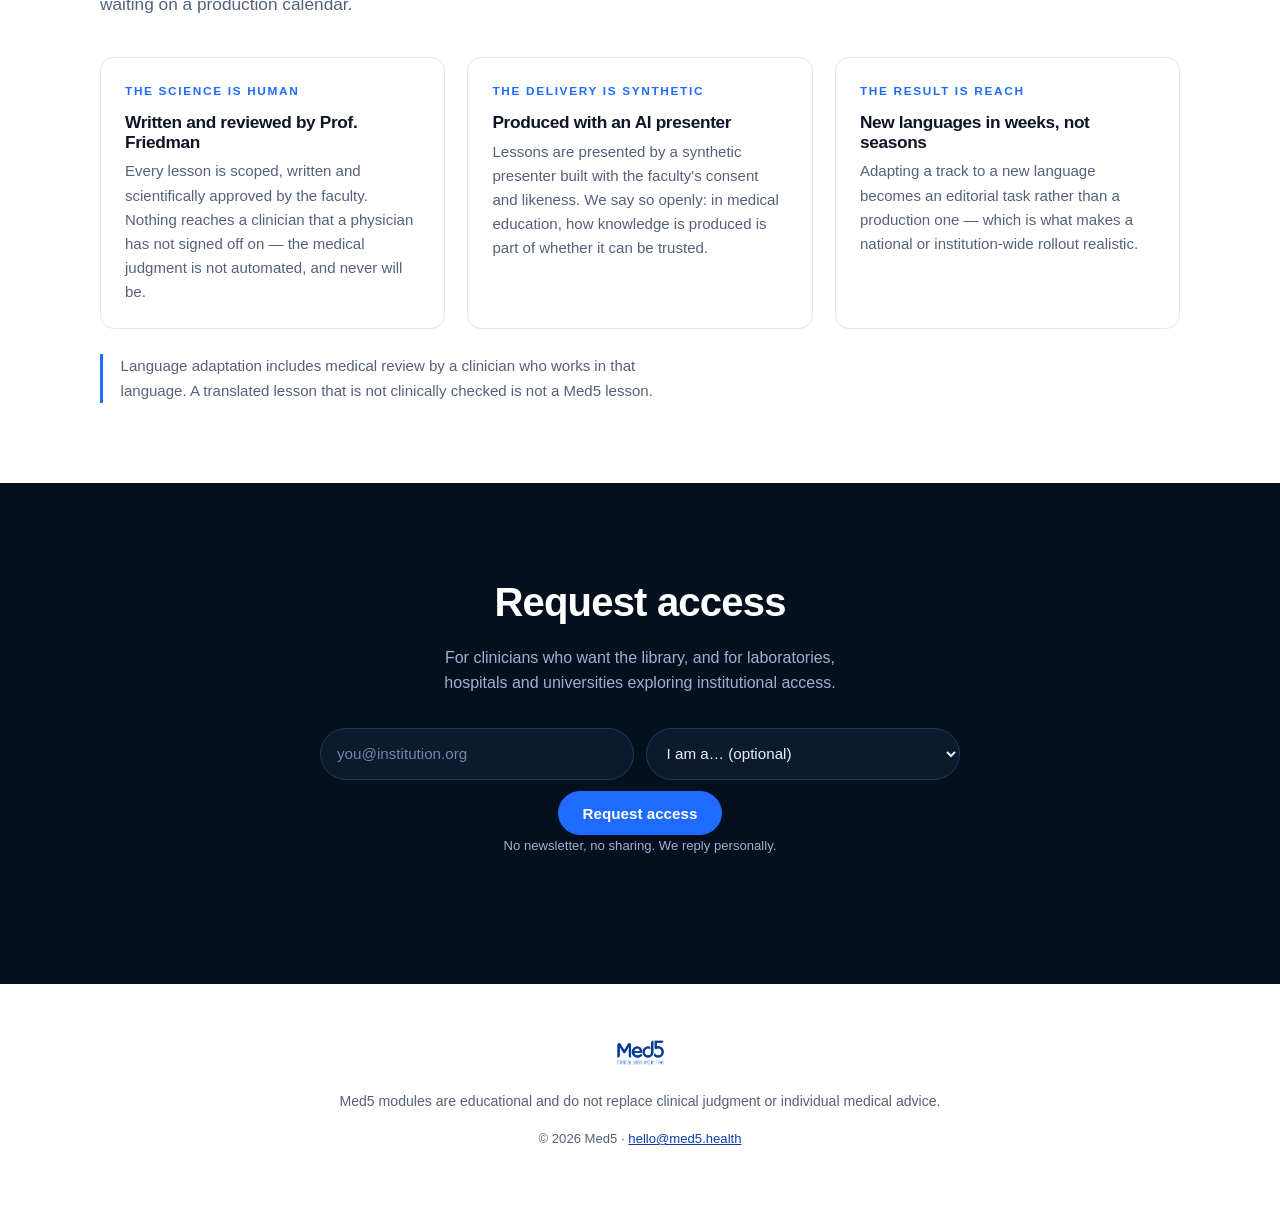
==== commit bef5acd5: "Trim the faculty role line Co-Authored-By: Claude Opus 5 <noreply@anthropic.com>" ====
--- a/index.html
+++ b/index.html
@@ -329,7 +329,7 @@
       </figure>
       <div>
         <h3>Prof. Eitan Friedman, MD, PhD</h3>
-        <p class="faculty__role">Medical geneticist · Internist · Founding faculty</p>
+        <p class="faculty__role">Medical geneticist · Professor Emeritus, Tel Aviv University · Founding faculty</p>
         <p>Four decades in medicine, cancer genetics and medical education. Prof. Friedman founded the Oncogenetics Unit at Sheba Medical Center and directed it from 1995 to 2021, established the Meirav High-Risk Clinic for women at inherited risk of breast and ovarian cancer, and today directs the oncogenetics service at Assuta Medical Center in Tel Aviv.</p>
         <p>His research — much of it on BRCA1 and BRCA2 — has centered on translating inherited cancer risk into practical prevention, screening and early detection. Alongside it he has taught physicians and the public for years, through university teaching, professional courses, children's books and television.</p>
         <blockquote class="faculty__quote">Good medicine should not only treat disease. It should help people understand their risks, prevent disease whenever possible, and make reliable medical knowledge clear, practical and accessible.</blockquote>
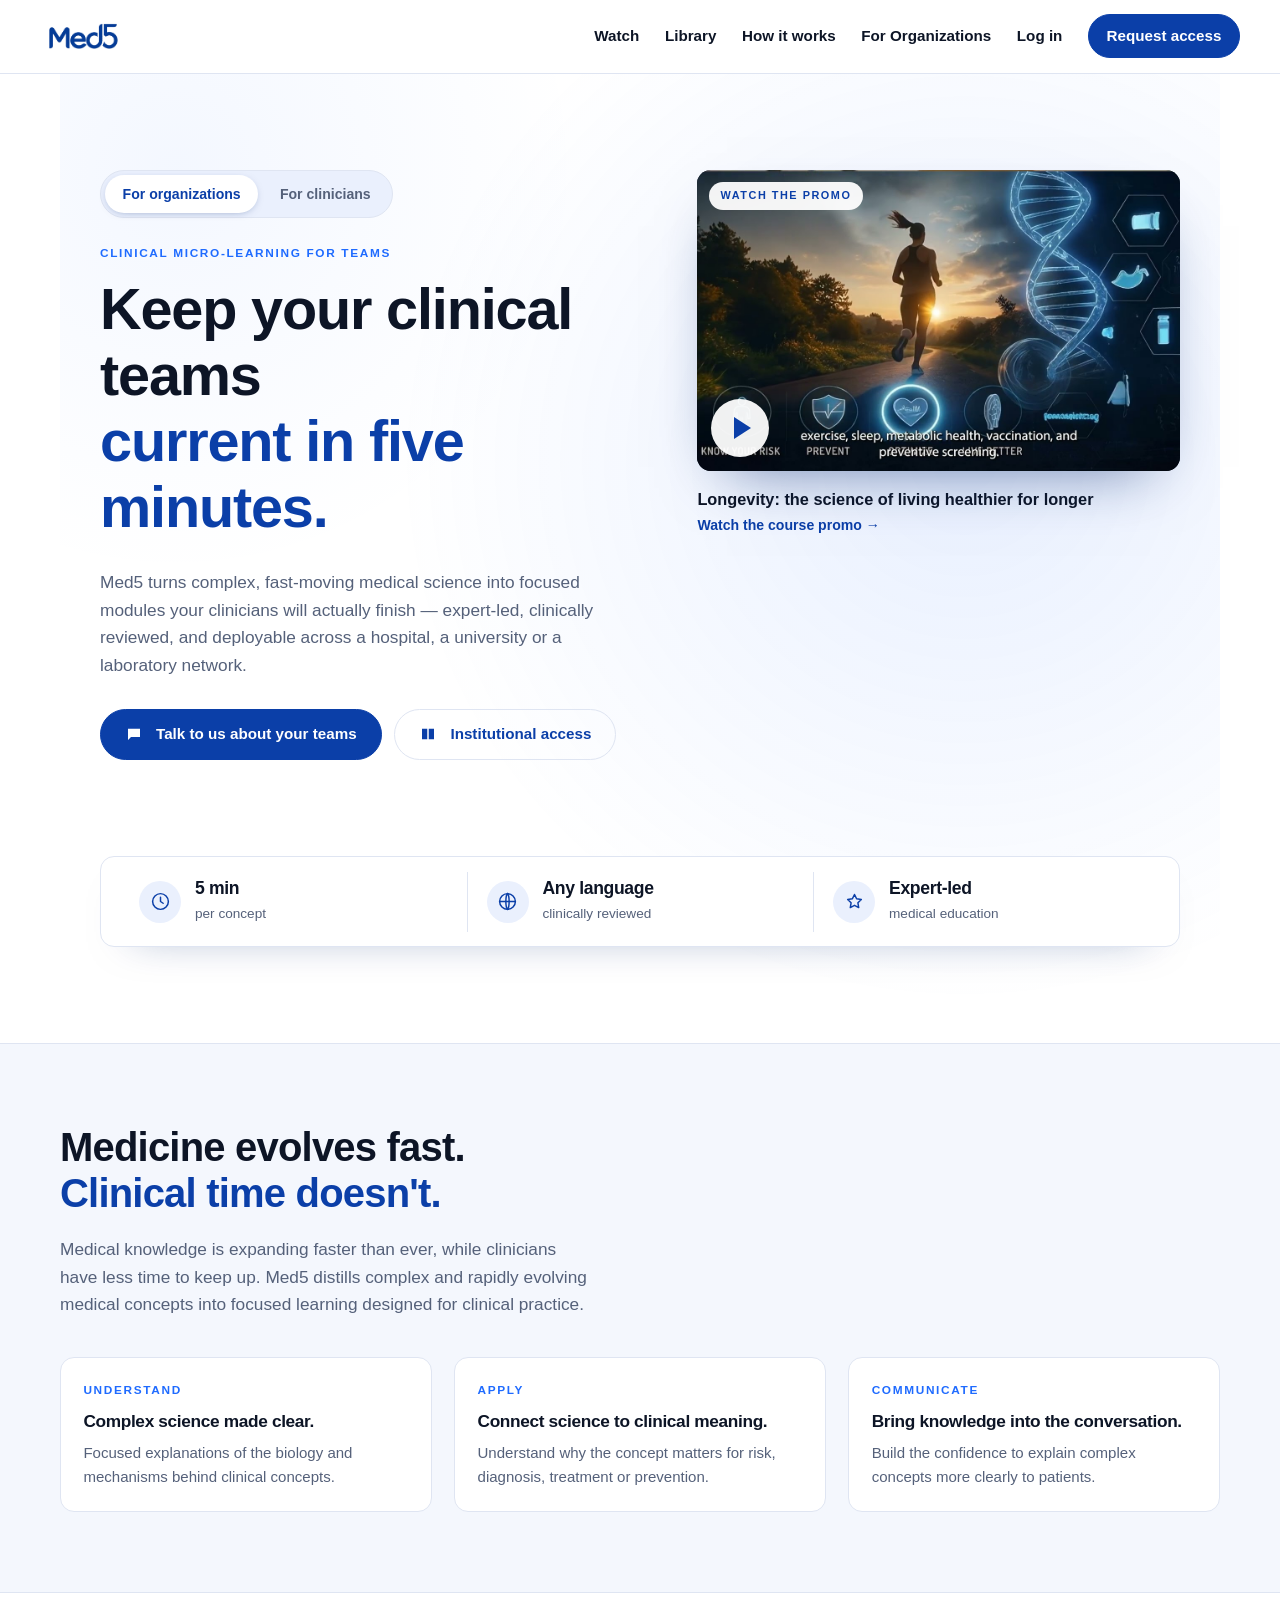
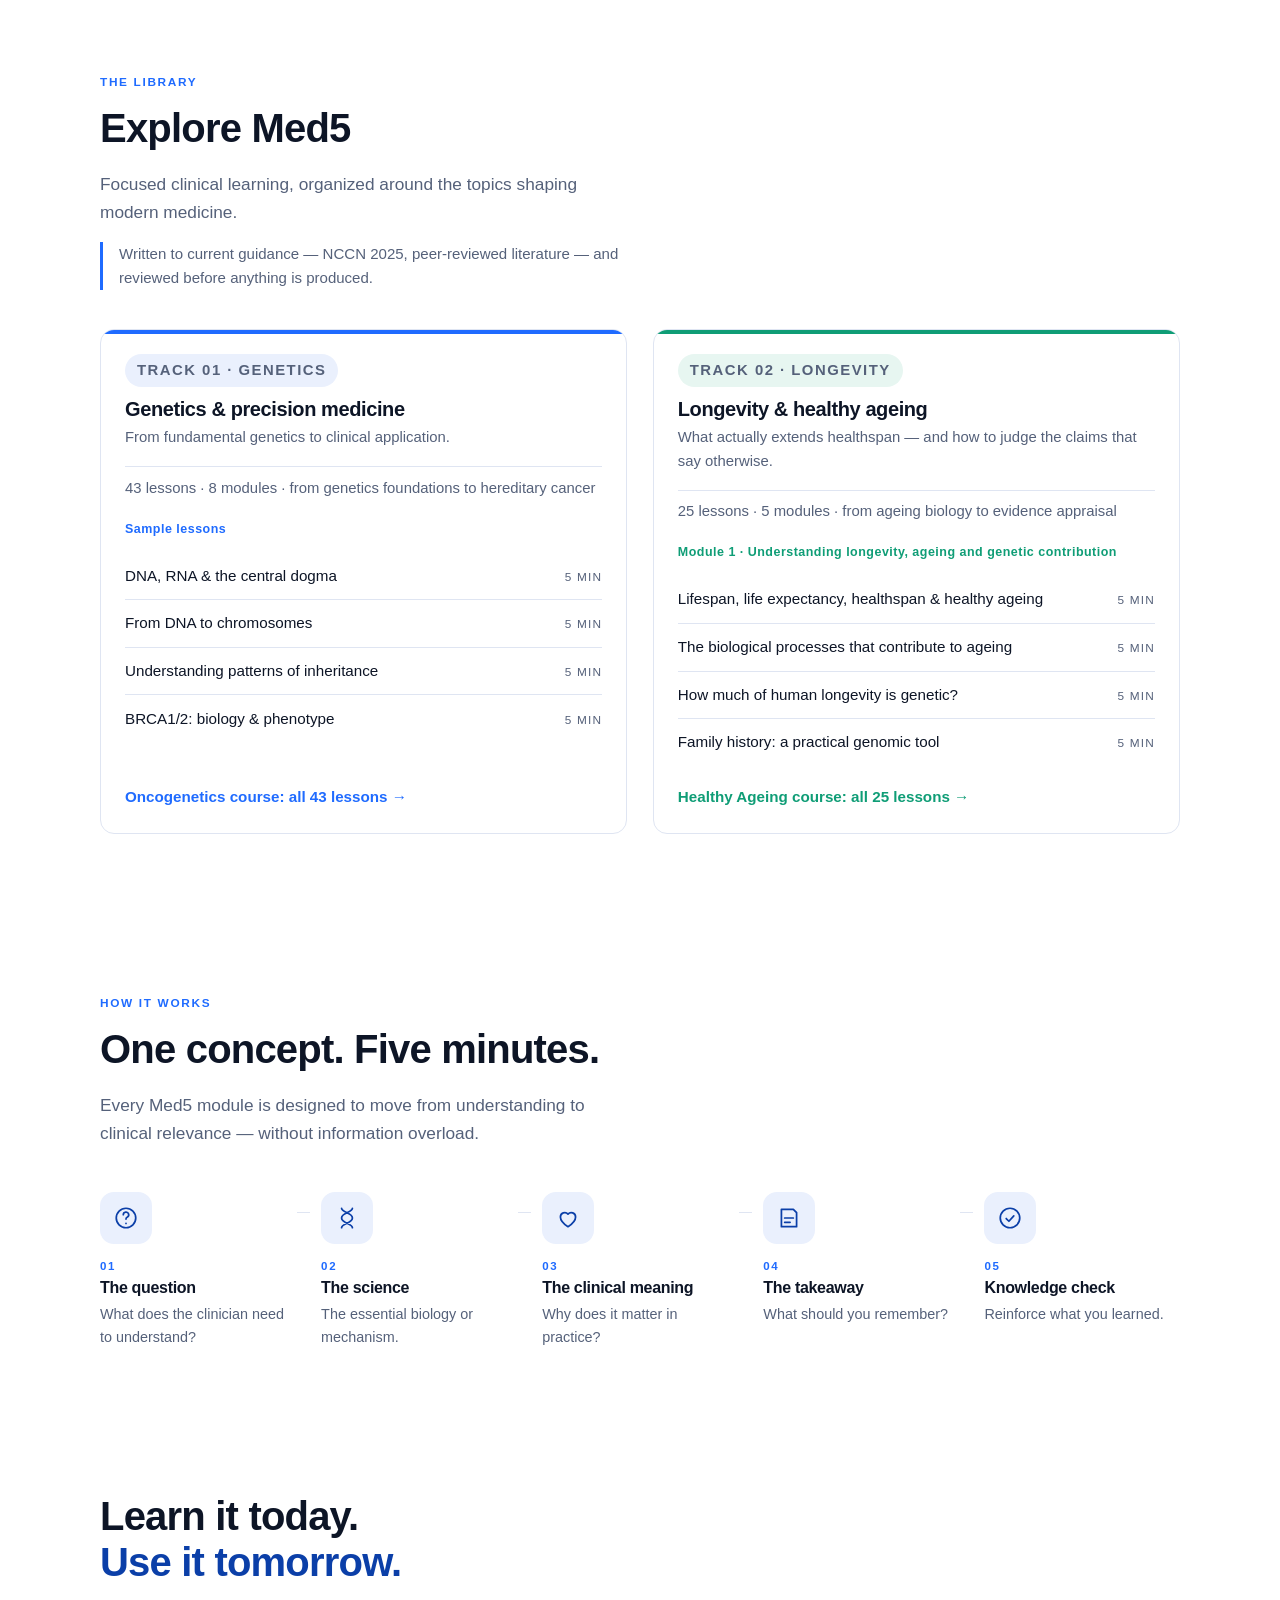
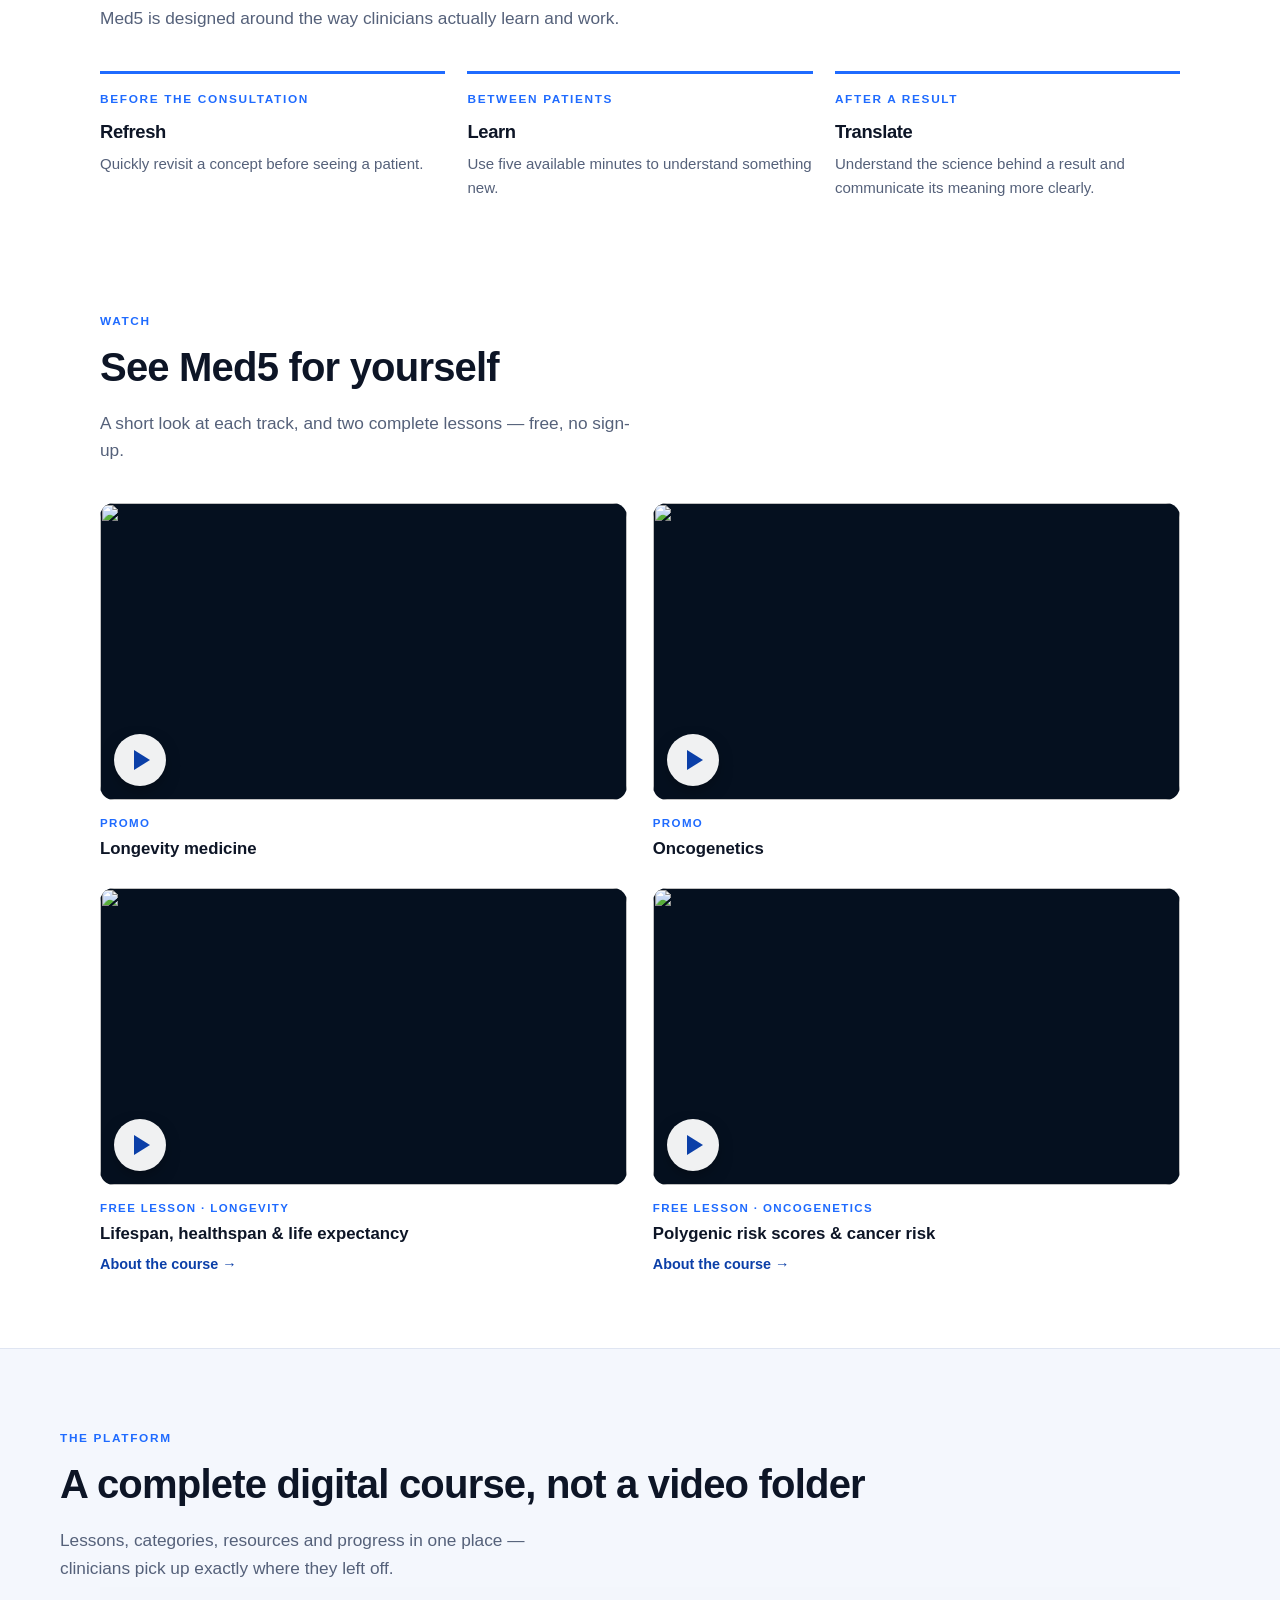
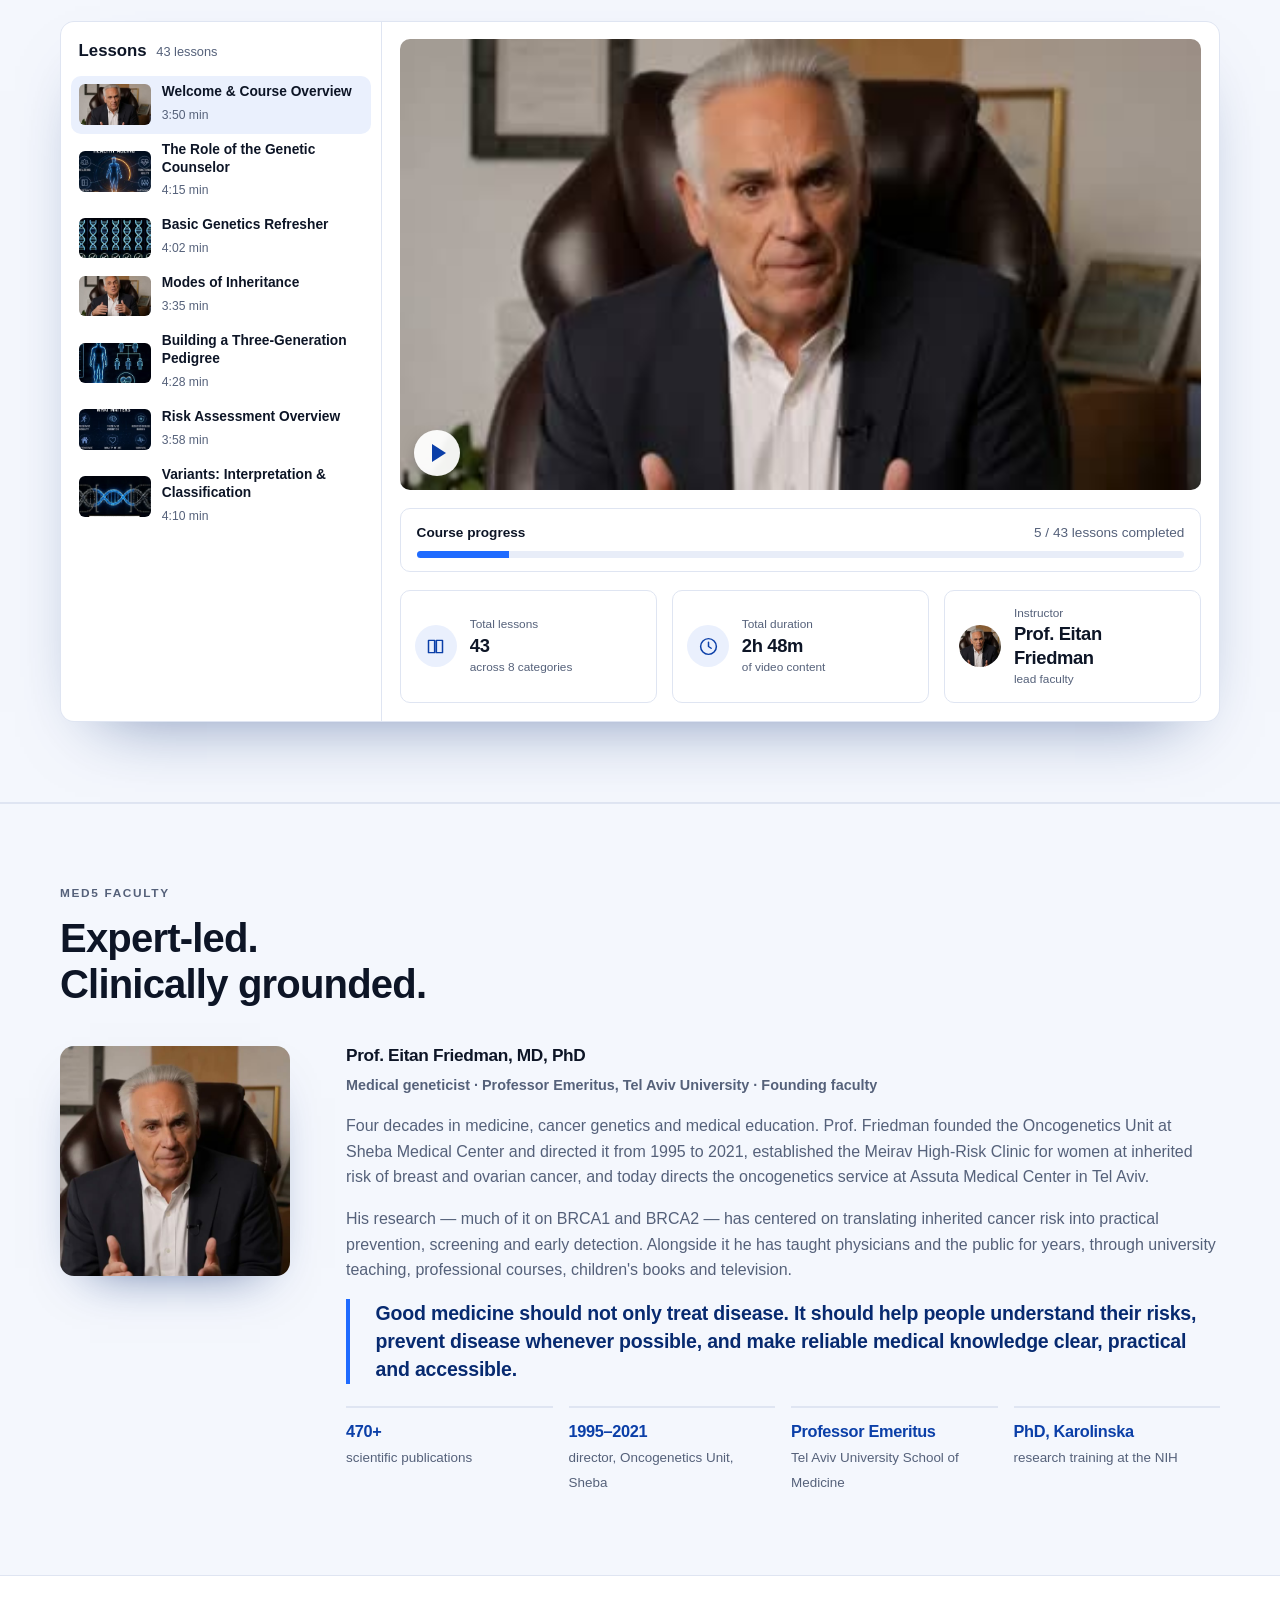
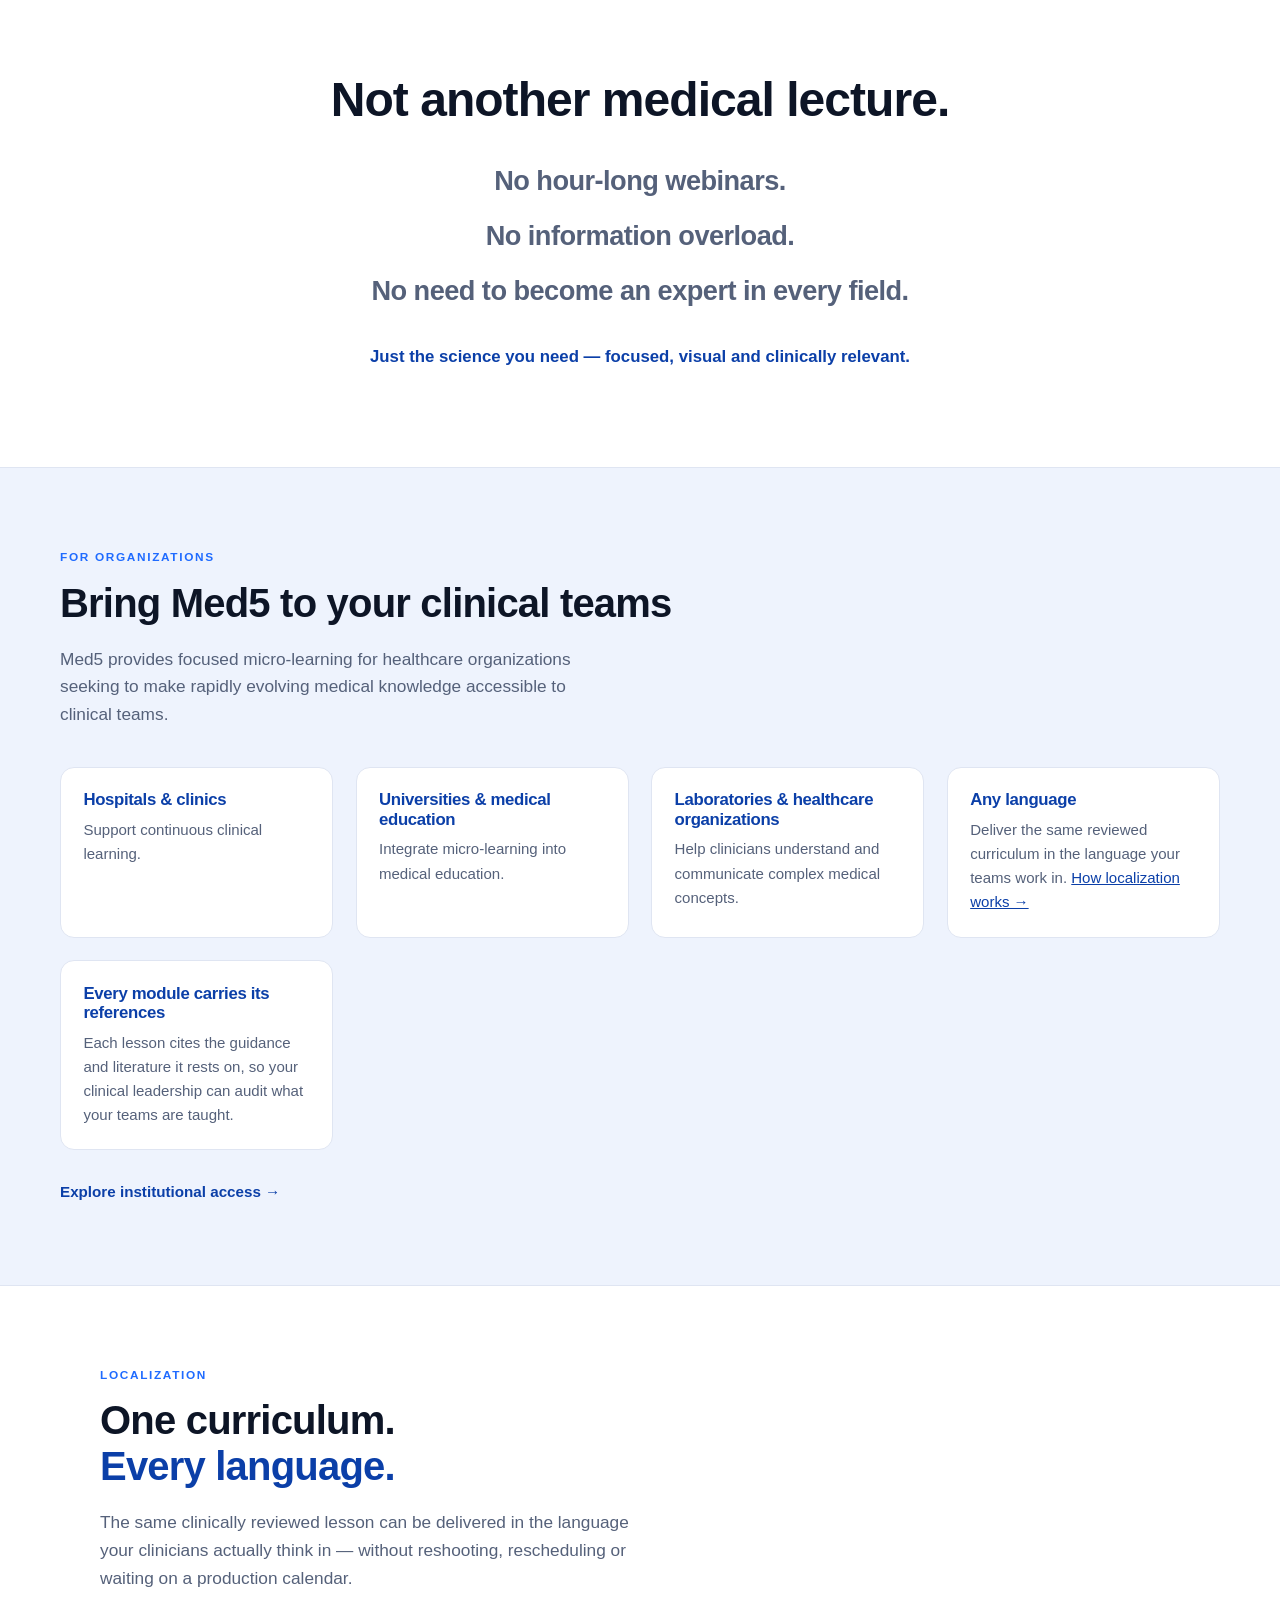
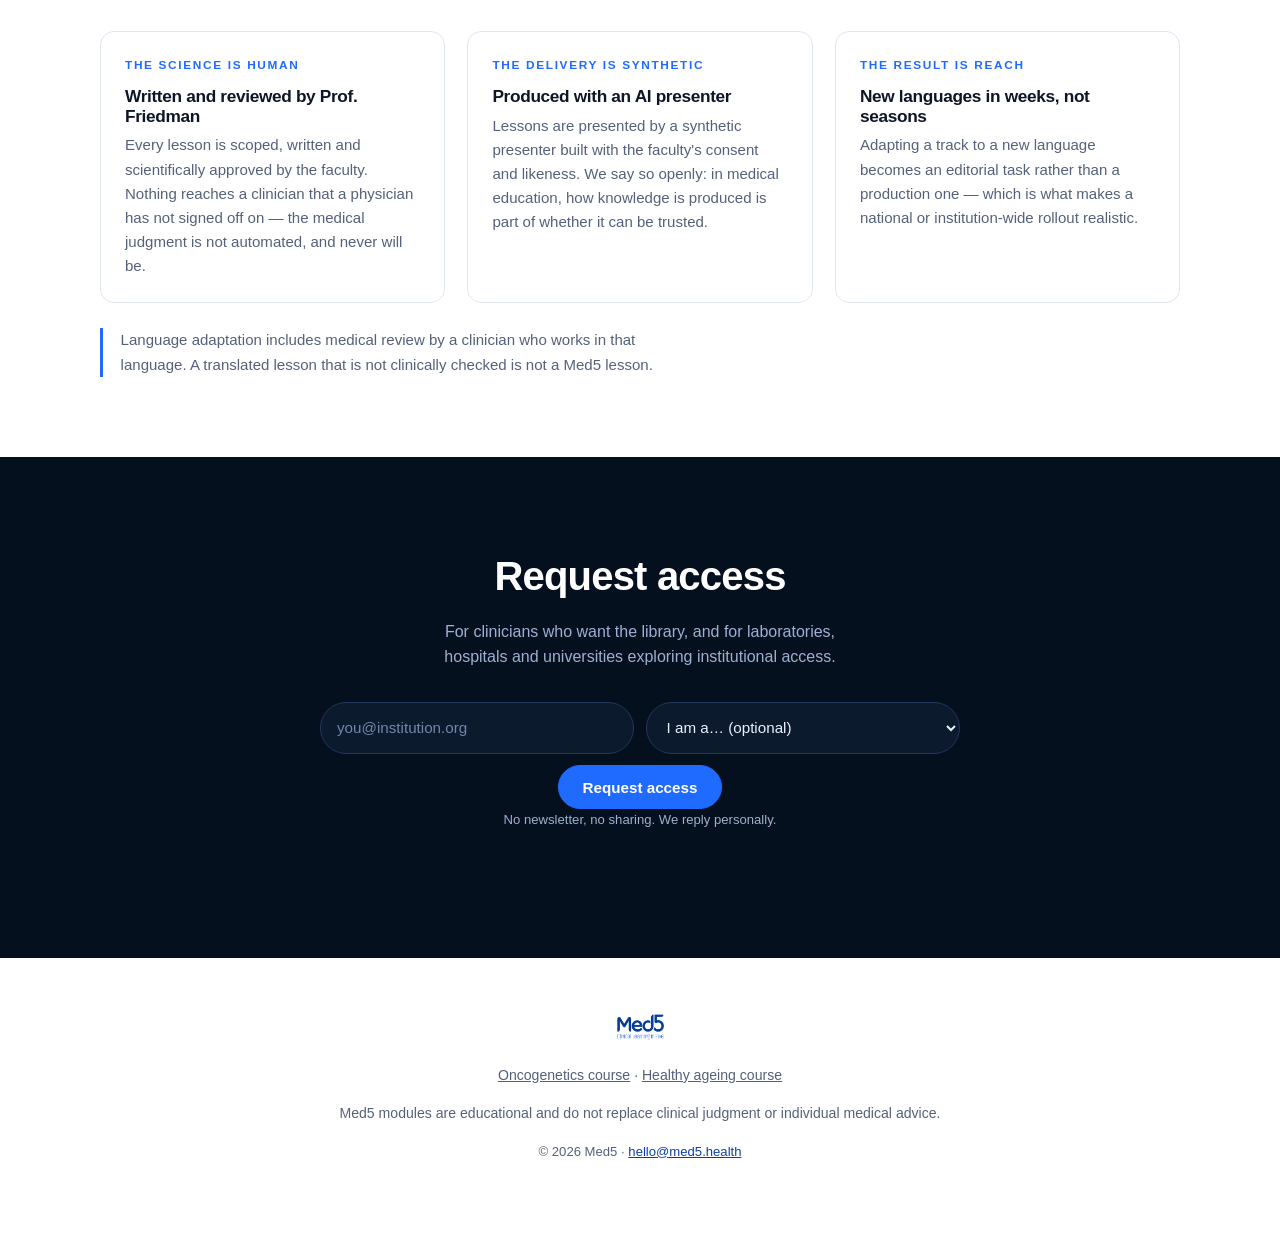
==== commit d9c697fb: "Open the site to search and add the two course pages Co-Authored-By: Claude Opus 5 <noreply@anthropi" ====
--- a/index.html
+++ b/index.html
@@ -3,14 +3,19 @@
 <head>
 <meta charset="utf-8">
 <meta name="viewport" content="width=device-width, initial-scale=1">
-<title>Med5 — Clinical Learning in Five</title>
+<title>Med5 — Five-Minute Courses in Oncogenetics &amp; Healthy Ageing</title>
 <meta name="description" content="Med5 transforms complex medical science into focused, clinically relevant five-minute learning. Expert-led medical education for busy clinicians.">
 <meta property="og:title" content="Med5 — Clinical Learning in Five">
 <meta property="og:description" content="Complex medical science, in focused five-minute learning built for clinical practice.">
-<meta property="og:image" content="/assets/hero.jpg">
+<meta property="og:image" content="https://med5.health/assets/hero.jpg">
+<meta property="og:url" content="https://med5.health/">
+<meta property="og:site_name" content="Med5">
+<meta name="twitter:card" content="summary_large_image">
 <meta property="og:type" content="website">
+<link rel="canonical" href="https://med5.health/">
 <link rel="icon" href="/assets/logo.png">
-<link rel="stylesheet" href="/styles.css?v=9">
+<link rel="stylesheet" href="/styles.css?v=10">
+<script type="application/ld+json">{"@context": "https://schema.org", "@graph": [{"@type": "Organization", "name": "Med5", "url": "https://med5.health/", "logo": "https://med5.health/assets/logo.png", "email": "hello@med5.health"}, {"@type": "WebSite", "name": "Med5", "url": "https://med5.health/"}]}</script>
 </head>
 <body>
 
@@ -134,7 +139,7 @@
           <p class="track__label">Track 01 · Genetics</p>
           <h3>Genetics &amp; precision medicine</h3>
           <p>From fundamental genetics to clinical application.</p>
-          <p class="track__meta">43 lessons · 8 categories · oncogenetics, prenatal, cardio, neuro</p>
+          <p class="track__meta">43 lessons · 8 modules · from genetics foundations to hereditary cancer</p>
         </header>
         <p class="track__module">Sample lessons</p>
         <ul class="lessons">
@@ -143,7 +148,7 @@
           <li><span>Understanding patterns of inheritance</span><em>5 min</em></li>
           <li><span>BRCA1/2: biology &amp; phenotype</span><em>5 min</em></li>
         </ul>
-        <a class="track__cta" href="#contact">View genetics library →</a>
+        <a class="track__cta" href="/oncogenetics">Oncogenetics course: all 43 lessons →</a>
       </article>
 
       <article class="track track--longevity">
@@ -160,11 +165,9 @@
           <li><span>How much of human longevity is genetic?</span><em>5 min</em></li>
           <li><span>Family history: a practical genomic tool</span><em>5 min</em></li>
         </ul>
-        <a class="track__cta" href="#contact">Explore longevity →</a>
-      </article>
-    </div>
-
-    <p class="library__all"><a href="#contact">View all lessons →</a></p>
+        <a class="track__cta" href="/healthy-ageing">Healthy Ageing course: all 25 lessons →</a>
+      </article>
+    </div>
   </section>
 
   <section id="how" class="how">
@@ -257,14 +260,14 @@
           <img src="https://i.ytimg.com/vi/nkNpjVzPCnA/maxresdefault.jpg" alt="" loading="lazy">
           <span class="yt__play" aria-hidden="true"></span>
         </button>
-        <figcaption><span class="card__num">Free lesson · Longevity</span><strong>Lifespan, healthspan &amp; life expectancy</strong></figcaption>
+        <figcaption><span class="card__num">Free lesson · Longevity</span><strong>Lifespan, healthspan &amp; life expectancy</strong><a href="/healthy-ageing">About the course →</a></figcaption>
       </figure>
       <figure class="yt" data-id="ZsFO54RN5yI" data-label="Oncogenetics — full lesson">
         <button class="yt__btn" aria-label="Play the sample lesson">
           <img src="https://i.ytimg.com/vi/ZsFO54RN5yI/maxresdefault.jpg" alt="" loading="lazy">
           <span class="yt__play" aria-hidden="true"></span>
         </button>
-        <figcaption><span class="card__num">Free lesson · Oncogenetics</span><strong>A full Med5 lesson</strong></figcaption>
+        <figcaption><span class="card__num">Free lesson · Oncogenetics</span><strong>Polygenic risk scores &amp; cancer risk</strong><a href="/oncogenetics">About the course →</a></figcaption>
       </figure>
     </div>
   </section>
@@ -438,10 +441,11 @@
 
 <footer class="footer">
   <img src="/assets/logo.png" alt="Med5">
+  <p class="footer__courses"><a href="/oncogenetics">Oncogenetics course</a> · <a href="/healthy-ageing">Healthy ageing course</a></p>
   <p>Med5 modules are educational and do not replace clinical judgment or individual medical advice.</p>
   <p class="footer__meta">© <span id="year"></span> Med5 · <a href="mailto:hello@med5.health">hello@med5.health</a></p>
 </footer>
 
-<script src="/main.js?v=9"></script>
+<script src="/main.js?v=10"></script>
 </body>
 </html>
--- a/styles.css
+++ b/styles.css
@@ -656,3 +656,32 @@
 }
 .track .lessons li:first-child { border-top: 0; }
 .track__cta { color: var(--track-accent); }
+
+/* Course pages */
+.coursepage--genetics  { --track-accent: #1f6bff; }
+.coursepage--longevity { --track-accent: #0f9d76; }
+.chero, .open, .about, .syllabus, .crosslink { padding-inline: max(20px, calc((100% - var(--wrap)) / 2)); }
+.chero { padding-block: 3.5rem 1.5rem; }
+.chero h1 { max-width: 18ch; }
+.chero__by { font-weight: 650; color: var(--track-accent, var(--navy)); }
+.open { padding-bottom: 3rem; }
+.open__frame { max-width: 860px; aspect-ratio: 16 / 9; border-radius: var(--radius); overflow: hidden; background: var(--dark); }
+.open__frame iframe { width: 100%; height: 100%; border: 0; display: block; }
+.open__note { color: var(--muted); max-width: 70ch; margin-top: .9rem; }
+.open .btn { margin: 0 .5rem .5rem 0; }
+.about { display: grid; grid-template-columns: 1fr 1fr; gap: 2.5rem; padding-block: 3rem; background: var(--bg-soft); }
+.about p, .about li { color: var(--muted); }
+.about ul { padding-left: 1.1rem; }
+.syllabus { padding-block: 3.5rem; }
+.syllabus__grid { columns: 2; column-gap: 2.5rem; }
+.module { break-inside: avoid; border-top: 4px solid var(--track-accent, var(--navy)); padding-top: .9rem; margin-bottom: 2rem; }
+.module h3 span { display: block; font-size: .74rem; text-transform: uppercase; letter-spacing: .12em; color: var(--track-accent, var(--navy)); margin-bottom: .3rem; }
+.module ol { padding-left: 1.6rem; margin: 0; }
+.module li { padding: .25rem 0; }
+.crosslink { padding-block: 2rem; margin: 0; font-weight: 650; }
+.yt figcaption a { display: inline-block; margin-top: .3rem; font-size: .9rem; font-weight: 650; text-decoration: none; }
+.footer__courses a { color: inherit; }
+@media (max-width: 820px) {
+  .about { grid-template-columns: 1fr; }
+  .syllabus__grid { columns: 1; }
+}
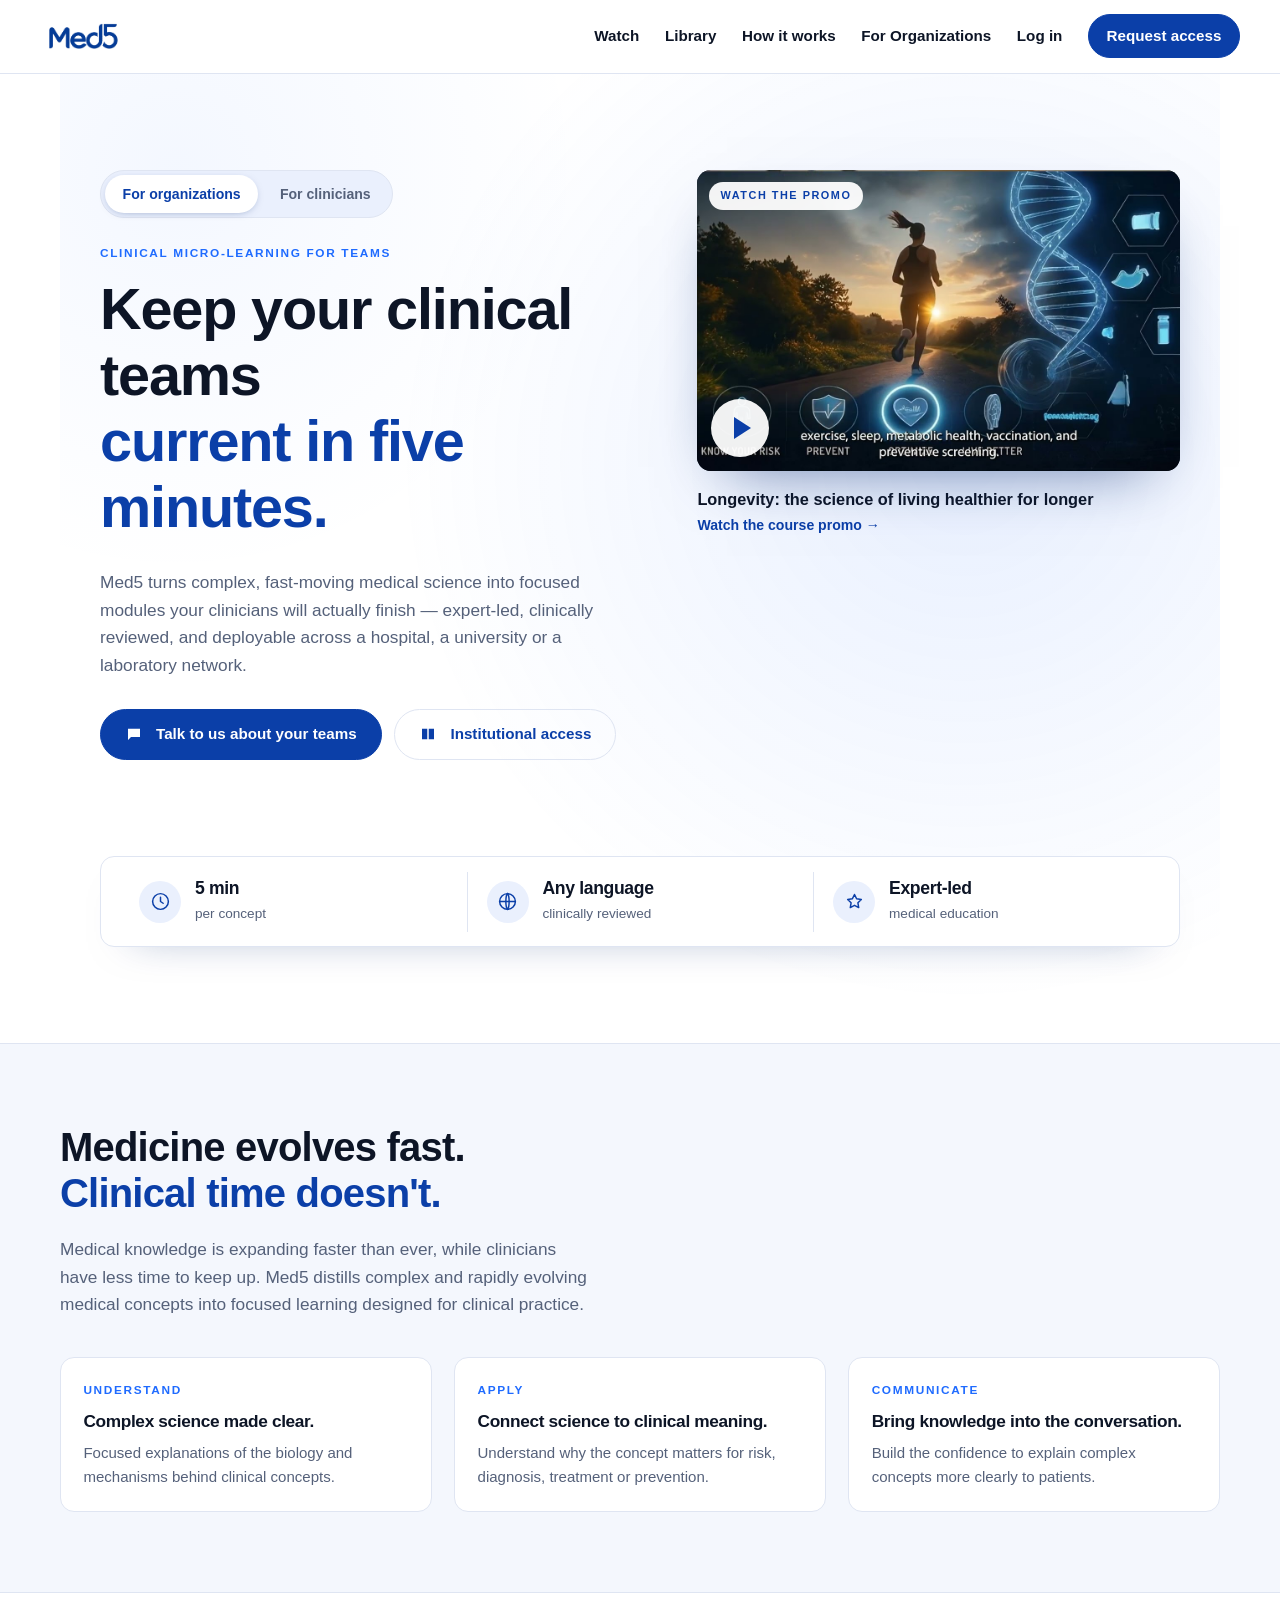
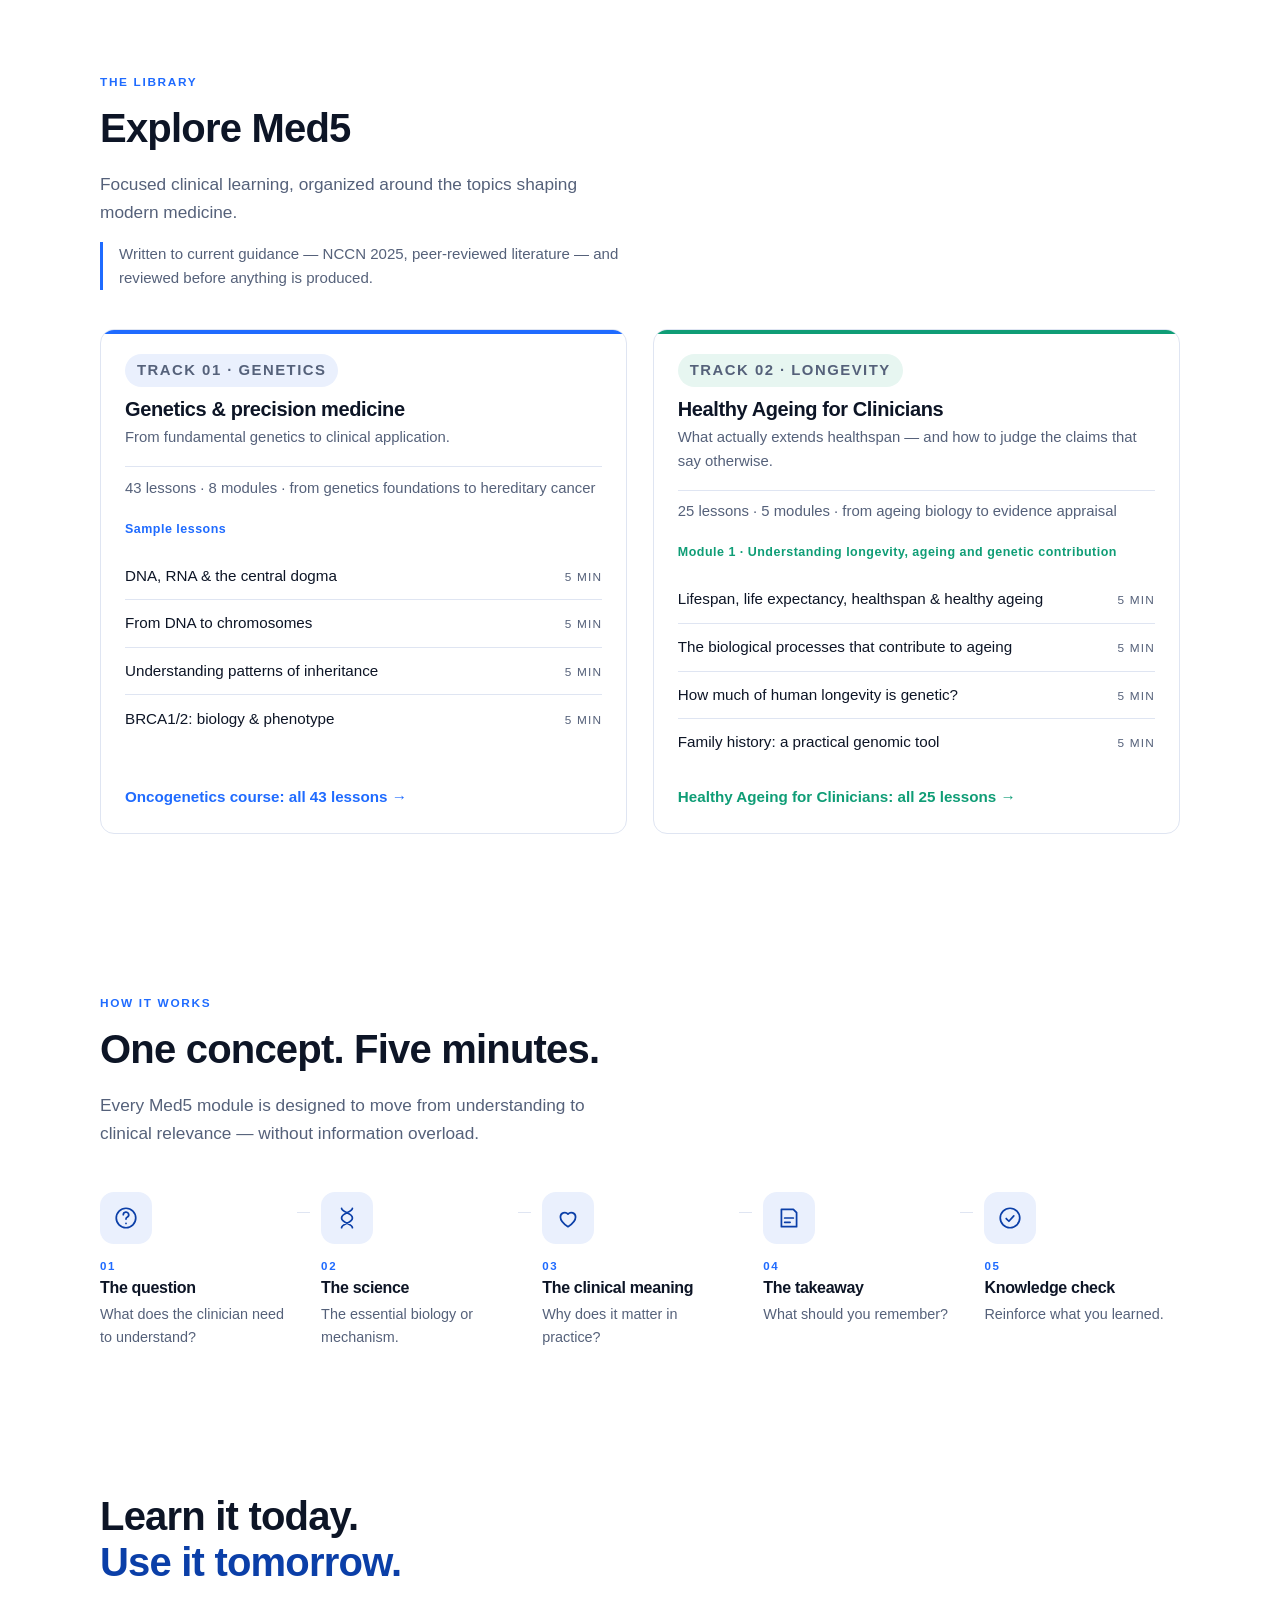
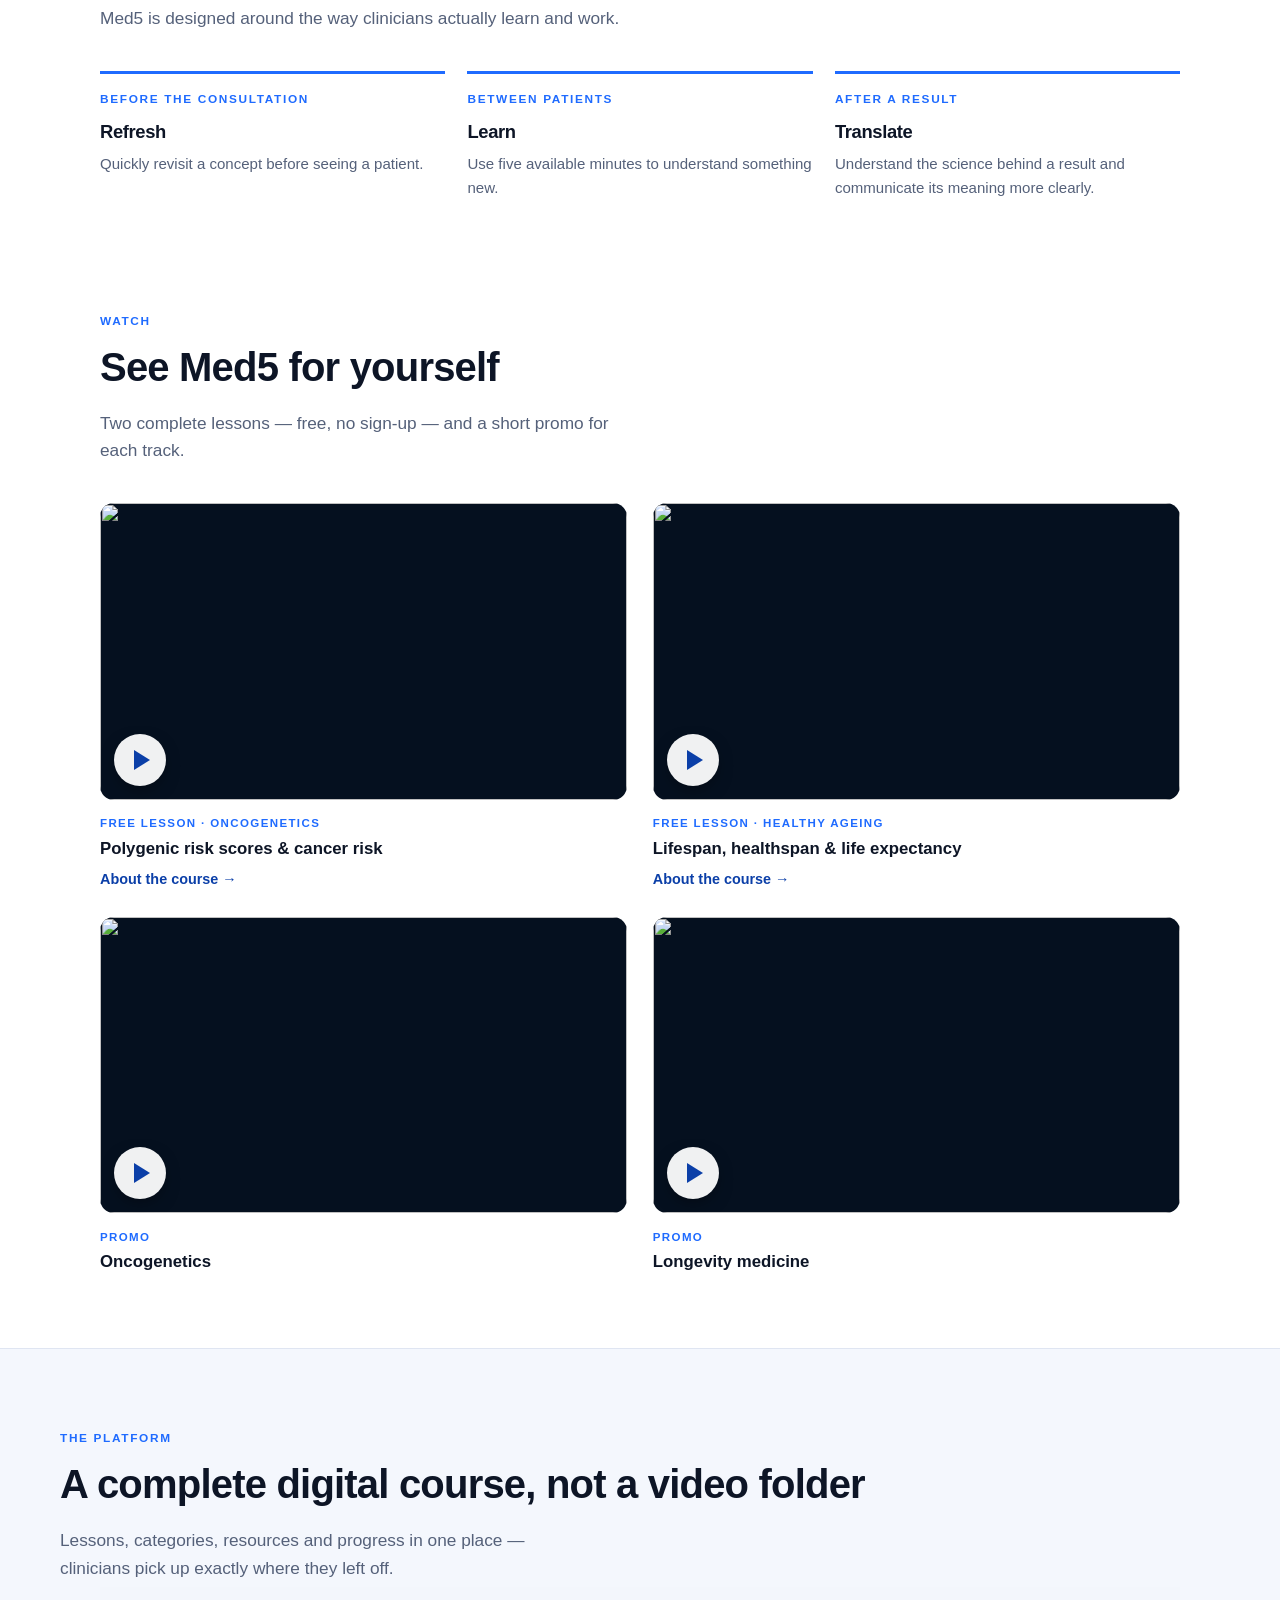
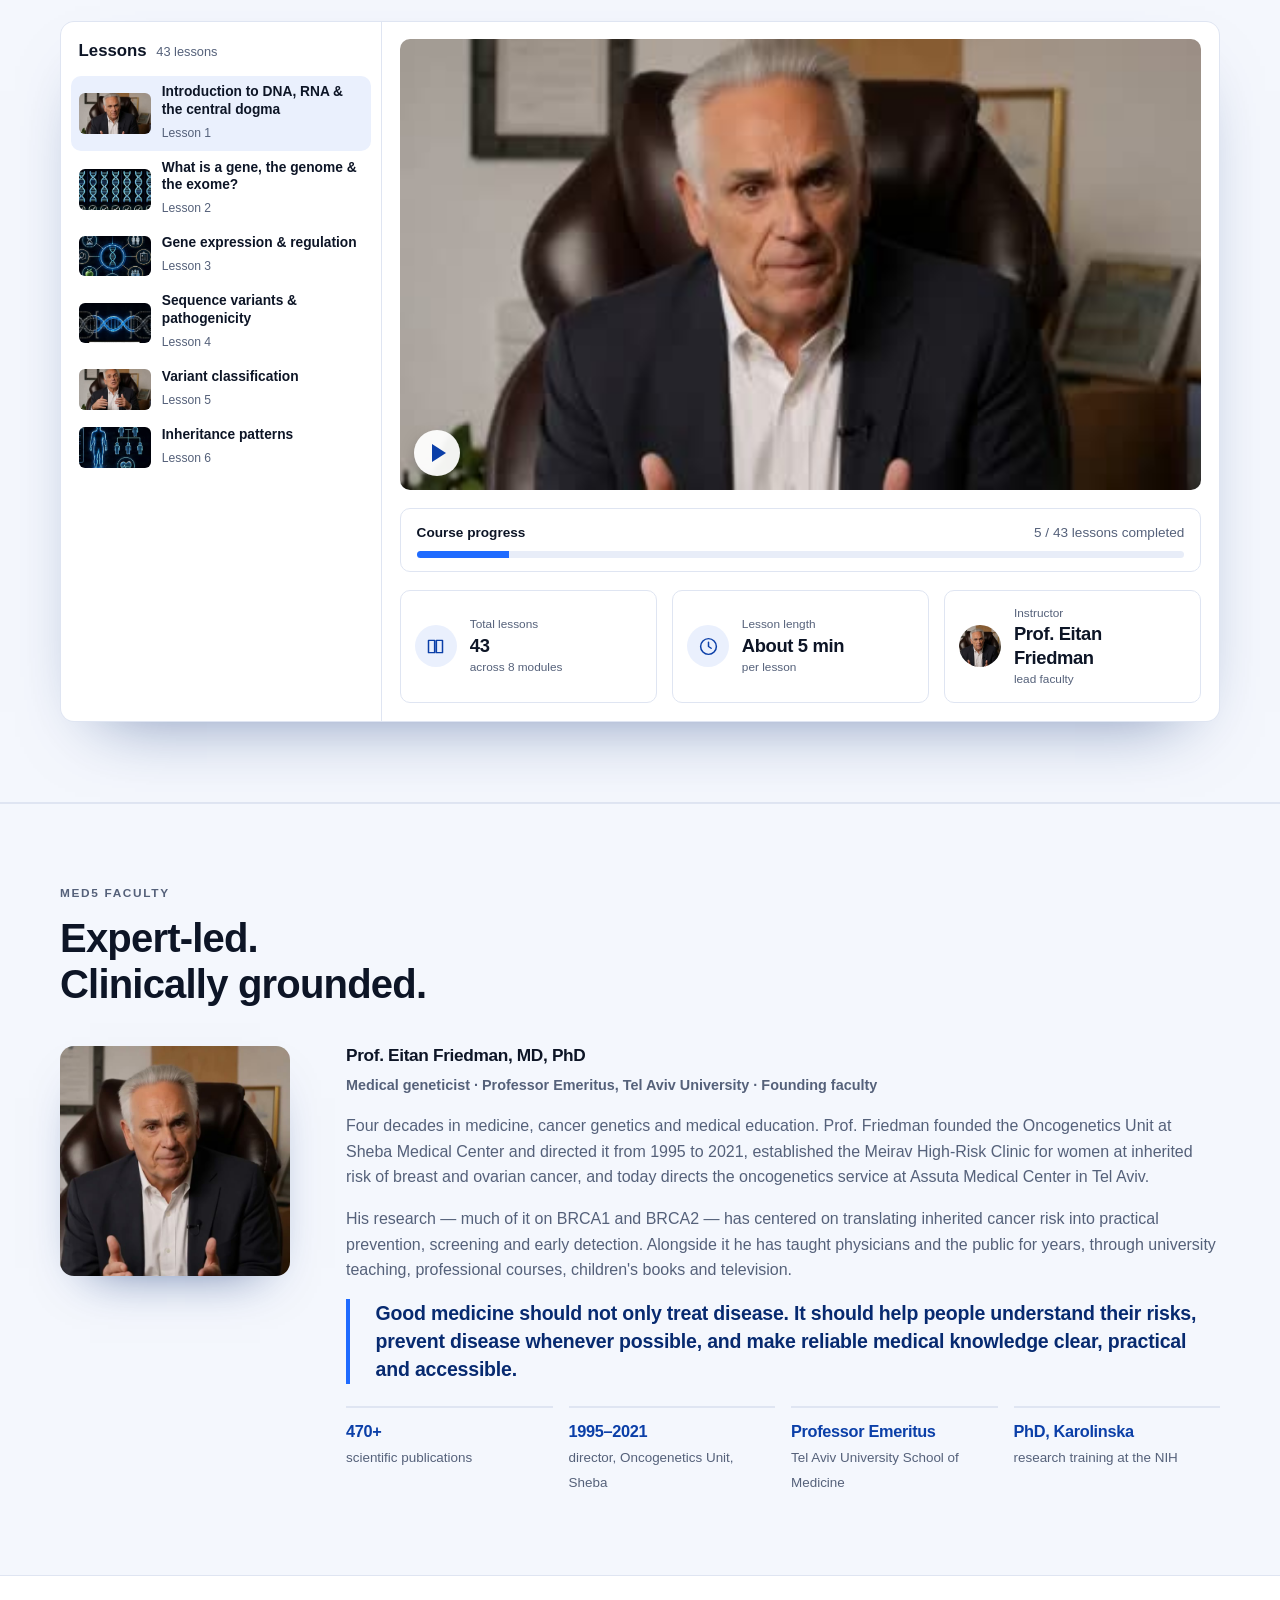
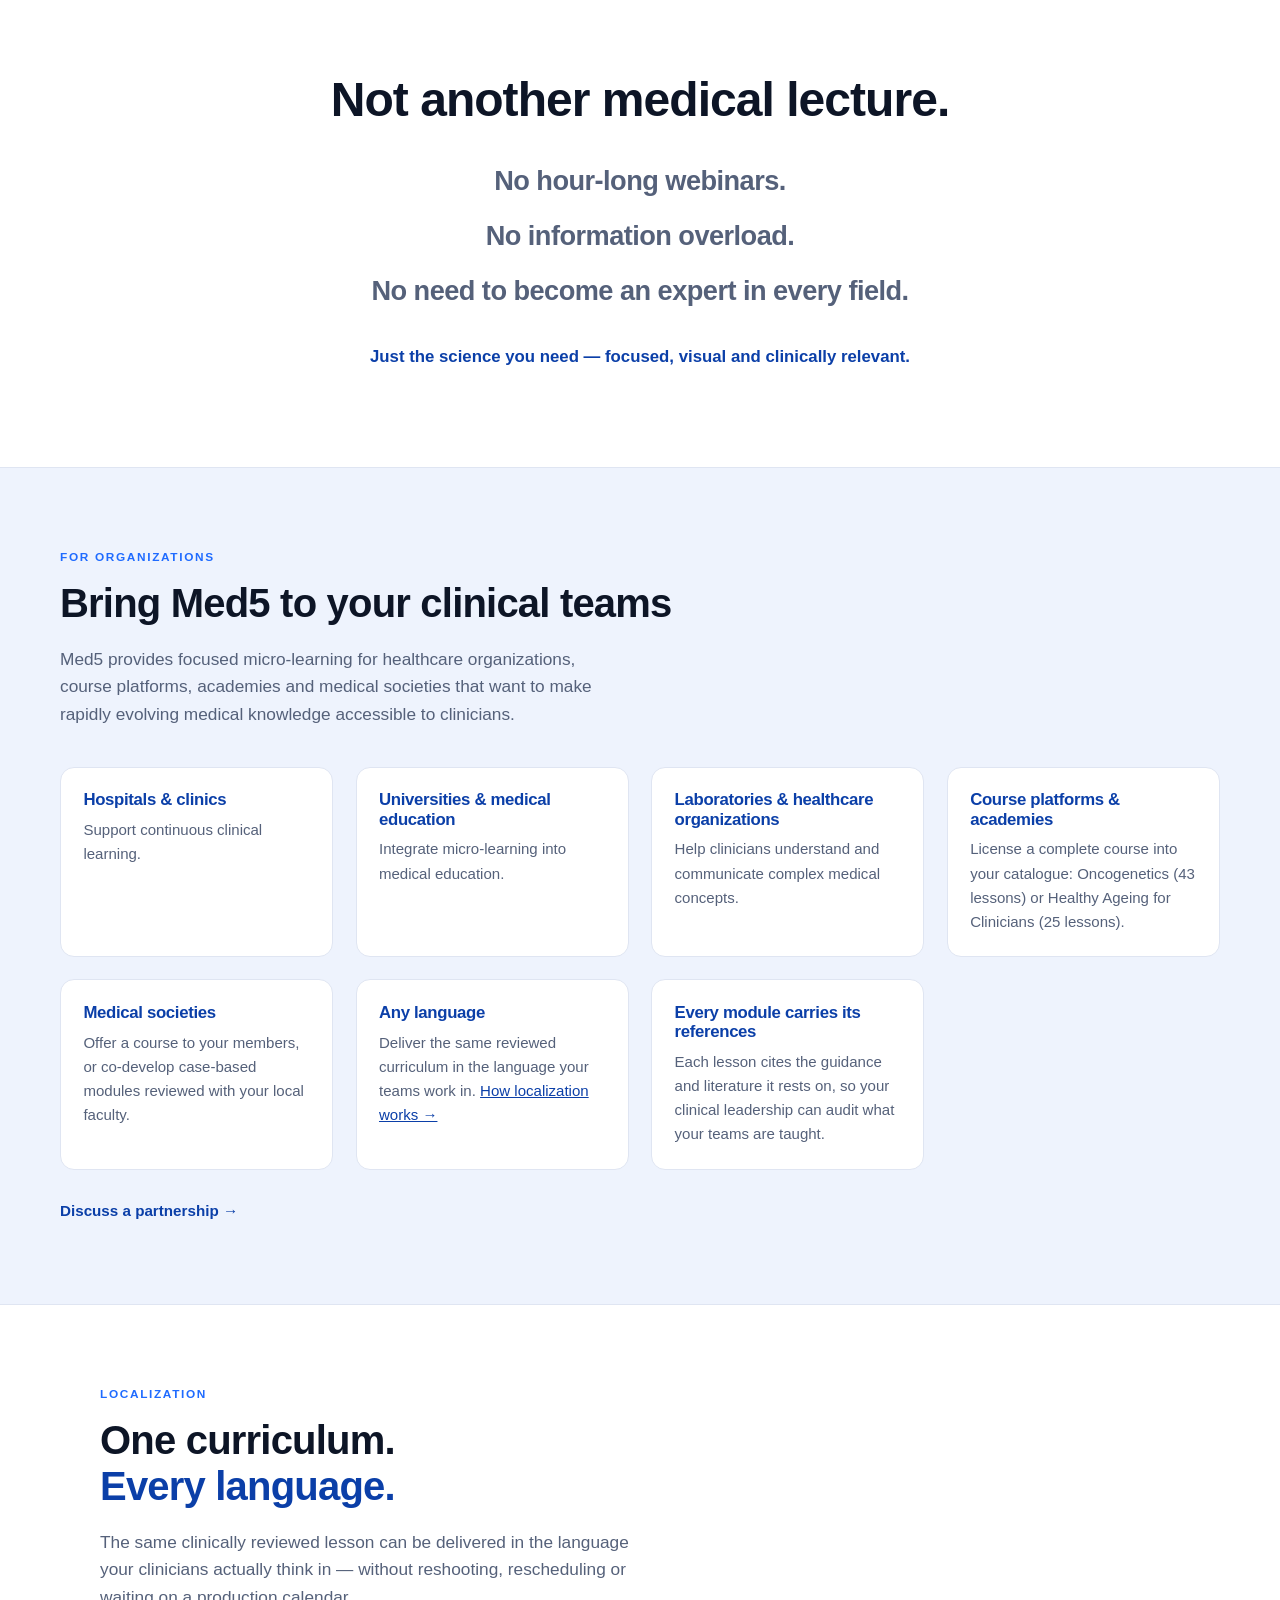
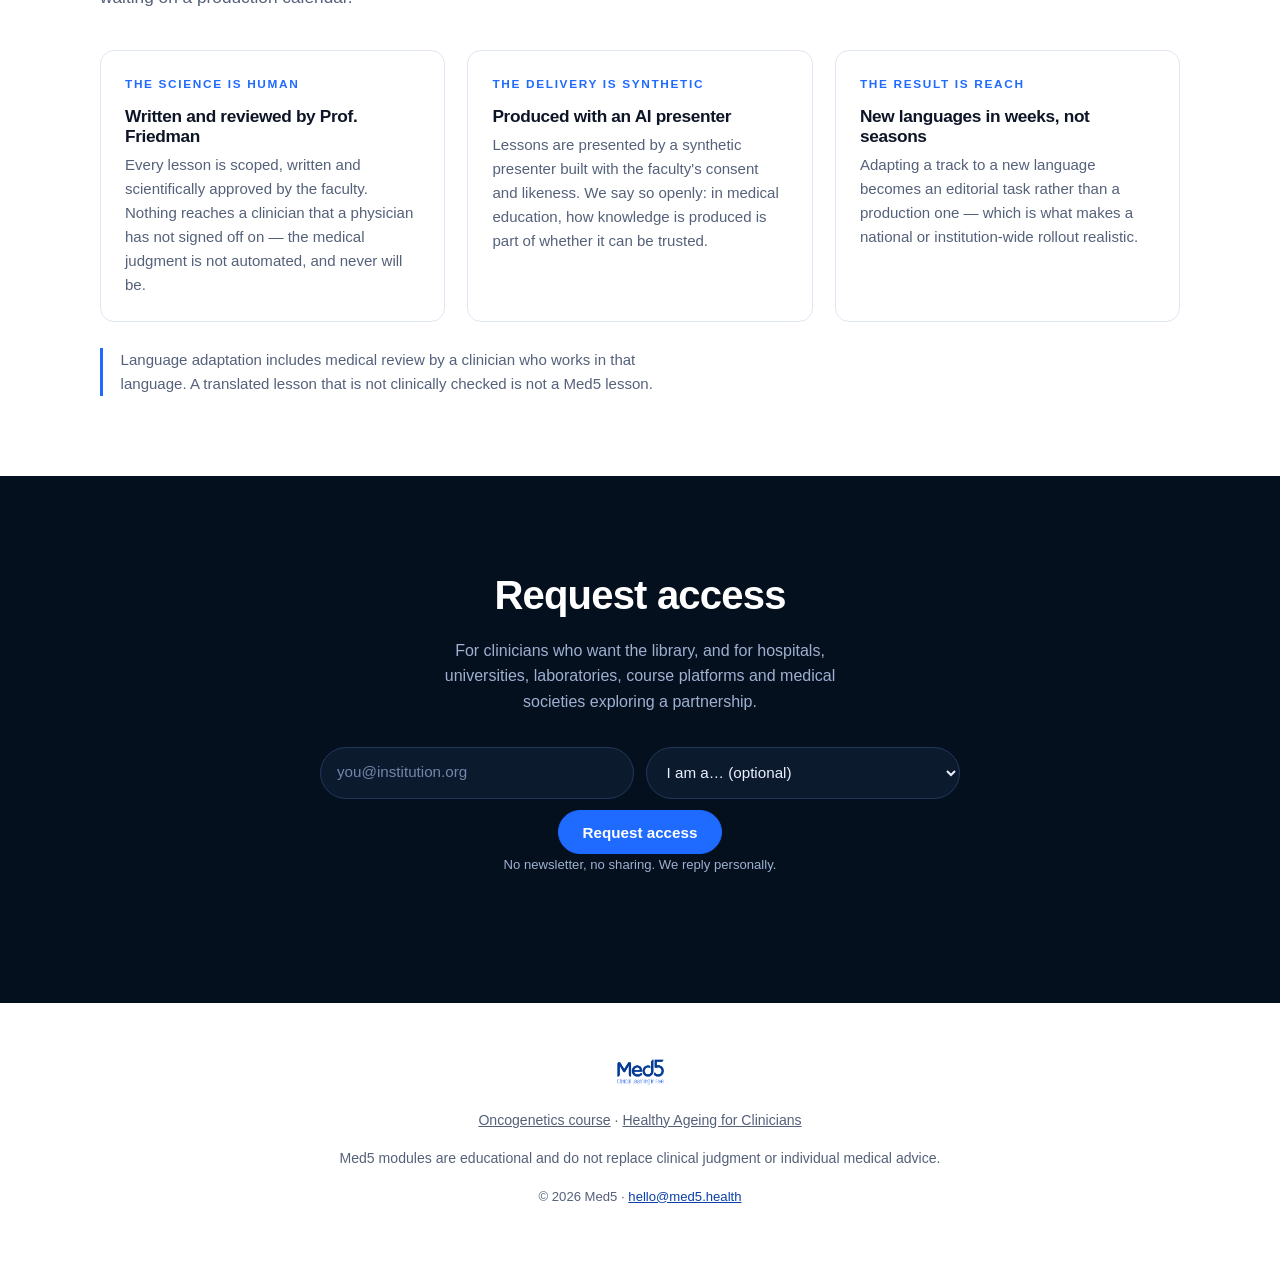
==== commit 32060940: "Match the site to the outreach emails Free lessons come first in the Watch section, the platform moc" ====
--- a/index.html
+++ b/index.html
@@ -154,7 +154,7 @@
       <article class="track track--longevity">
         <header>
           <p class="track__label">Track 02 · Longevity</p>
-          <h3>Longevity &amp; healthy ageing</h3>
+          <h3>Healthy Ageing for Clinicians</h3>
           <p>What actually extends healthspan — and how to judge the claims that say otherwise.</p>
           <p class="track__meta">25 lessons · 5 modules · from ageing biology to evidence appraisal</p>
         </header>
@@ -165,7 +165,7 @@
           <li><span>How much of human longevity is genetic?</span><em>5 min</em></li>
           <li><span>Family history: a practical genomic tool</span><em>5 min</em></li>
         </ul>
-        <a class="track__cta" href="/healthy-ageing">Healthy Ageing course: all 25 lessons →</a>
+        <a class="track__cta" href="/healthy-ageing">Healthy Ageing for Clinicians: all 25 lessons →</a>
       </article>
     </div>
   </section>
@@ -238,15 +238,22 @@
     <div class="section-head">
       <p class="eyebrow">Watch</p>
       <h2>See Med5 for yourself</h2>
-      <p class="lede">A short look at each track, and two complete lessons — free, no sign-up.</p>
+      <p class="lede">Two complete lessons — free, no sign-up — and a short promo for each track.</p>
     </div>
     <div class="watch__grid watch__grid--four">
-      <figure class="yt" data-id="EHehW70PnY8" data-label="Longevity — track promo">
-        <button class="yt__btn" aria-label="Play the Longevity track promo">
-          <img src="https://i.ytimg.com/vi/EHehW70PnY8/maxresdefault.jpg" alt="" loading="lazy">
+      <figure class="yt" data-id="ZsFO54RN5yI" data-label="Oncogenetics — full lesson">
+        <button class="yt__btn" aria-label="Play the sample lesson">
+          <img src="https://i.ytimg.com/vi/ZsFO54RN5yI/maxresdefault.jpg" alt="" loading="lazy">
           <span class="yt__play" aria-hidden="true"></span>
         </button>
-        <figcaption><span class="card__num">Promo</span><strong>Longevity medicine</strong></figcaption>
+        <figcaption><span class="card__num">Free lesson · Oncogenetics</span><strong>Polygenic risk scores &amp; cancer risk</strong><a href="/oncogenetics">About the course →</a></figcaption>
+      </figure>
+      <figure class="yt" data-id="nkNpjVzPCnA" data-label="Longevity — full lesson">
+        <button class="yt__btn" aria-label="Play the Longevity lesson">
+          <img src="https://i.ytimg.com/vi/nkNpjVzPCnA/maxresdefault.jpg" alt="" loading="lazy">
+          <span class="yt__play" aria-hidden="true"></span>
+        </button>
+        <figcaption><span class="card__num">Free lesson · Healthy Ageing</span><strong>Lifespan, healthspan &amp; life expectancy</strong><a href="/healthy-ageing">About the course →</a></figcaption>
       </figure>
       <figure class="yt" data-id="SUdB1IiEEPs" data-label="Oncogenetics — track promo">
         <button class="yt__btn" aria-label="Play the Oncogenetics track promo">
@@ -255,19 +262,12 @@
         </button>
         <figcaption><span class="card__num">Promo</span><strong>Oncogenetics</strong></figcaption>
       </figure>
-      <figure class="yt" data-id="nkNpjVzPCnA" data-label="Longevity — full lesson">
-        <button class="yt__btn" aria-label="Play the Longevity lesson">
-          <img src="https://i.ytimg.com/vi/nkNpjVzPCnA/maxresdefault.jpg" alt="" loading="lazy">
+      <figure class="yt" data-id="EHehW70PnY8" data-label="Longevity — track promo">
+        <button class="yt__btn" aria-label="Play the Longevity track promo">
+          <img src="https://i.ytimg.com/vi/EHehW70PnY8/maxresdefault.jpg" alt="" loading="lazy">
           <span class="yt__play" aria-hidden="true"></span>
         </button>
-        <figcaption><span class="card__num">Free lesson · Longevity</span><strong>Lifespan, healthspan &amp; life expectancy</strong><a href="/healthy-ageing">About the course →</a></figcaption>
-      </figure>
-      <figure class="yt" data-id="ZsFO54RN5yI" data-label="Oncogenetics — full lesson">
-        <button class="yt__btn" aria-label="Play the sample lesson">
-          <img src="https://i.ytimg.com/vi/ZsFO54RN5yI/maxresdefault.jpg" alt="" loading="lazy">
-          <span class="yt__play" aria-hidden="true"></span>
-        </button>
-        <figcaption><span class="card__num">Free lesson · Oncogenetics</span><strong>Polygenic risk scores &amp; cancer risk</strong><a href="/oncogenetics">About the course →</a></figcaption>
+        <figcaption><span class="card__num">Promo</span><strong>Longevity medicine</strong></figcaption>
       </figure>
     </div>
   </section>
@@ -283,13 +283,12 @@
       <aside class="app__list">
         <header><strong>Lessons</strong><span>43 lessons</span></header>
         <ol>
-          <li class="is-active"><img src="/assets/course/p1.jpg" alt=""><span><b>Welcome &amp; Course Overview</b><em>3:50 min</em></span></li>
-          <li><img src="/assets/course/p2.jpg" alt=""><span><b>The Role of the Genetic Counselor</b><em>4:15 min</em></span></li>
-          <li><img src="/assets/course/b1.jpg" alt=""><span><b>Basic Genetics Refresher</b><em>4:02 min</em></span></li>
-          <li><img src="/assets/course/p3.jpg" alt=""><span><b>Modes of Inheritance</b><em>3:35 min</em></span></li>
-          <li><img src="/assets/course/b2.jpg" alt=""><span><b>Building a Three-Generation Pedigree</b><em>4:28 min</em></span></li>
-          <li><img src="/assets/course/p4.jpg" alt=""><span><b>Risk Assessment Overview</b><em>3:58 min</em></span></li>
-          <li><img src="/assets/course/b3.jpg" alt=""><span><b>Variants: Interpretation &amp; Classification</b><em>4:10 min</em></span></li>
+          <li class="is-active"><img src="/assets/course/p1.jpg" alt=""><span><b>Introduction to DNA, RNA &amp; the central dogma</b><em>Lesson 1</em></span></li>
+          <li><img src="/assets/course/b1.jpg" alt=""><span><b>What is a gene, the genome &amp; the exome?</b><em>Lesson 2</em></span></li>
+          <li><img src="/assets/course/b4.jpg" alt=""><span><b>Gene expression &amp; regulation</b><em>Lesson 3</em></span></li>
+          <li><img src="/assets/course/b3.jpg" alt=""><span><b>Sequence variants &amp; pathogenicity</b><em>Lesson 4</em></span></li>
+          <li><img src="/assets/course/p3.jpg" alt=""><span><b>Variant classification</b><em>Lesson 5</em></span></li>
+          <li><img src="/assets/course/b2.jpg" alt=""><span><b>Inheritance patterns</b><em>Lesson 6</em></span></li>
         </ol>
       </aside>
 
@@ -305,11 +304,11 @@
         <ul class="app__stats">
           <li>
             <span class="chip"><svg viewBox="0 0 24 24"><path d="M4 5h7v14H4zM13 5h7v14h-7z"/></svg></span>
-            <span><em>Total lessons</em><strong>43</strong><em>across 8 categories</em></span>
+            <span><em>Total lessons</em><strong>43</strong><em>across 8 modules</em></span>
           </li>
           <li>
             <span class="chip"><svg viewBox="0 0 24 24"><circle cx="12" cy="12" r="9"/><path d="M12 7v5l3 2"/></svg></span>
-            <span><em>Total duration</em><strong>2h 48m</strong><em>of video content</em></span>
+            <span><em>Lesson length</em><strong>About 5 min</strong><em>per lesson</em></span>
           </li>
           <li>
             <img class="avatar" src="/assets/friedman.jpg" alt="">
@@ -360,7 +359,7 @@
     <div class="section-head">
       <p class="eyebrow">For organizations</p>
       <h2>Bring Med5 to your clinical teams</h2>
-      <p class="lede">Med5 provides focused micro-learning for healthcare organizations seeking to make rapidly evolving medical knowledge accessible to clinical teams.</p>
+      <p class="lede">Med5 provides focused micro-learning for healthcare organizations, course platforms, academies and medical societies that want to make rapidly evolving medical knowledge accessible to clinicians.</p>
     </div>
     <div class="orgs__grid">
       <article>
@@ -376,6 +375,14 @@
         <p>Help clinicians understand and communicate complex medical concepts.</p>
       </article>
       <article>
+        <h3>Course platforms &amp; academies</h3>
+        <p>License a complete course into your catalogue: Oncogenetics (43 lessons) or Healthy Ageing for Clinicians (25 lessons).</p>
+      </article>
+      <article>
+        <h3>Medical societies</h3>
+        <p>Offer a course to your members, or co-develop case-based modules reviewed with your local faculty.</p>
+      </article>
+      <article>
         <h3>Any language</h3>
         <p>Deliver the same reviewed curriculum in the language your teams work in. <a href="#languages">How localization works →</a></p>
       </article>
@@ -384,7 +391,7 @@
         <p>Each lesson cites the guidance and literature it rests on, so your clinical leadership can audit what your teams are taught.</p>
       </article>
     </div>
-    <p class="library__all"><a href="#contact">Explore institutional access →</a></p>
+    <p class="library__all"><a href="#contact">Discuss a partnership →</a></p>
   </section>
 
   <section id="languages" class="lang">
@@ -417,7 +424,7 @@
 
   <section id="contact" class="cta">
     <h2>Request access</h2>
-    <p>For clinicians who want the library, and for laboratories, hospitals and universities exploring institutional access.</p>
+    <p>For clinicians who want the library, and for hospitals, universities, laboratories, course platforms and medical societies exploring a partnership.</p>
     <form id="access-form" class="form" method="POST" action="/api/subscribe">
       <p class="hp"><label>Leave this empty <input name="company-hp"></label></p>
       <label class="sr-only" for="email">Email address</label>
@@ -429,6 +436,8 @@
         <option>Hospital or clinic</option>
         <option>University / medical education</option>
         <option>Laboratory / diagnostics</option>
+        <option>Course platform / academy</option>
+        <option>Medical society</option>
         <option>Other</option>
       </select>
       <button class="btn" type="submit">Request access</button>
@@ -441,7 +450,7 @@
 
 <footer class="footer">
   <img src="/assets/logo.png" alt="Med5">
-  <p class="footer__courses"><a href="/oncogenetics">Oncogenetics course</a> · <a href="/healthy-ageing">Healthy ageing course</a></p>
+  <p class="footer__courses"><a href="/oncogenetics">Oncogenetics course</a> · <a href="/healthy-ageing">Healthy Ageing for Clinicians</a></p>
   <p>Med5 modules are educational and do not replace clinical judgment or individual medical advice.</p>
   <p class="footer__meta">© <span id="year"></span> Med5 · <a href="mailto:hello@med5.health">hello@med5.health</a></p>
 </footer>
